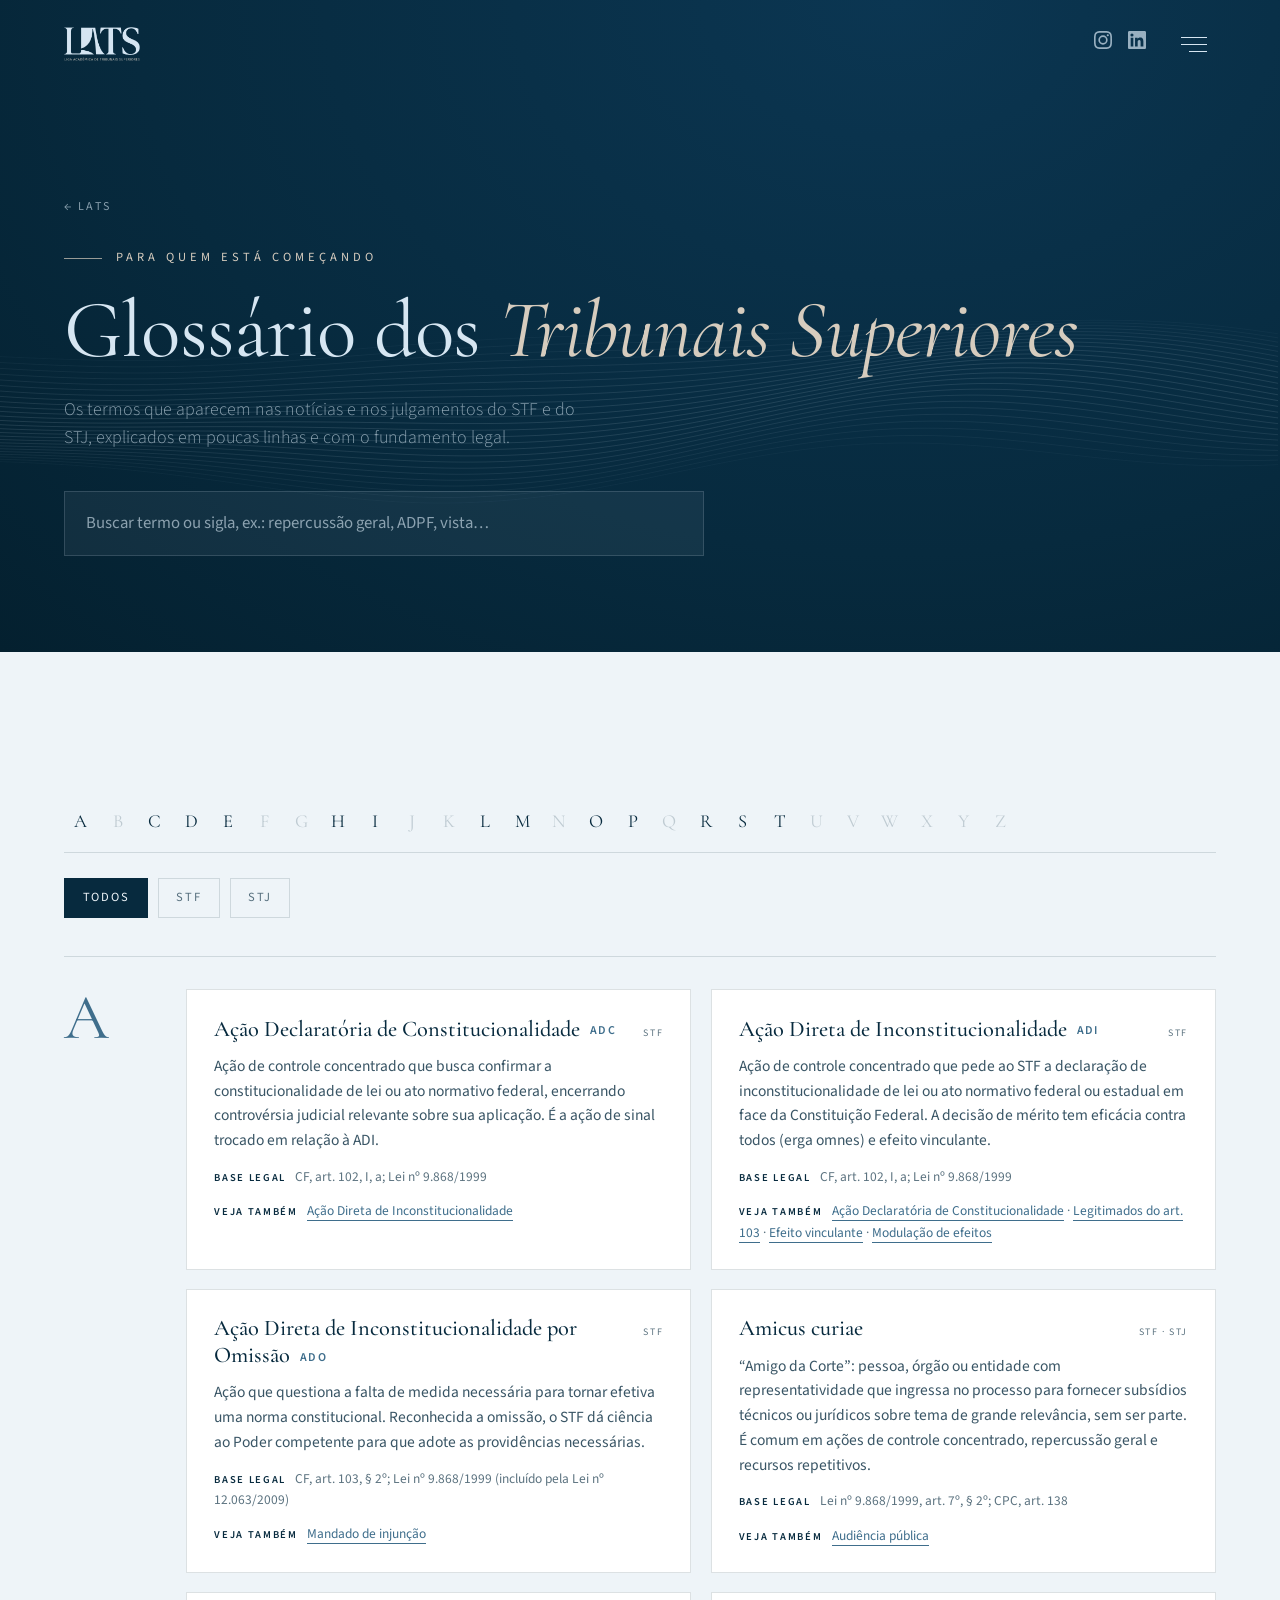
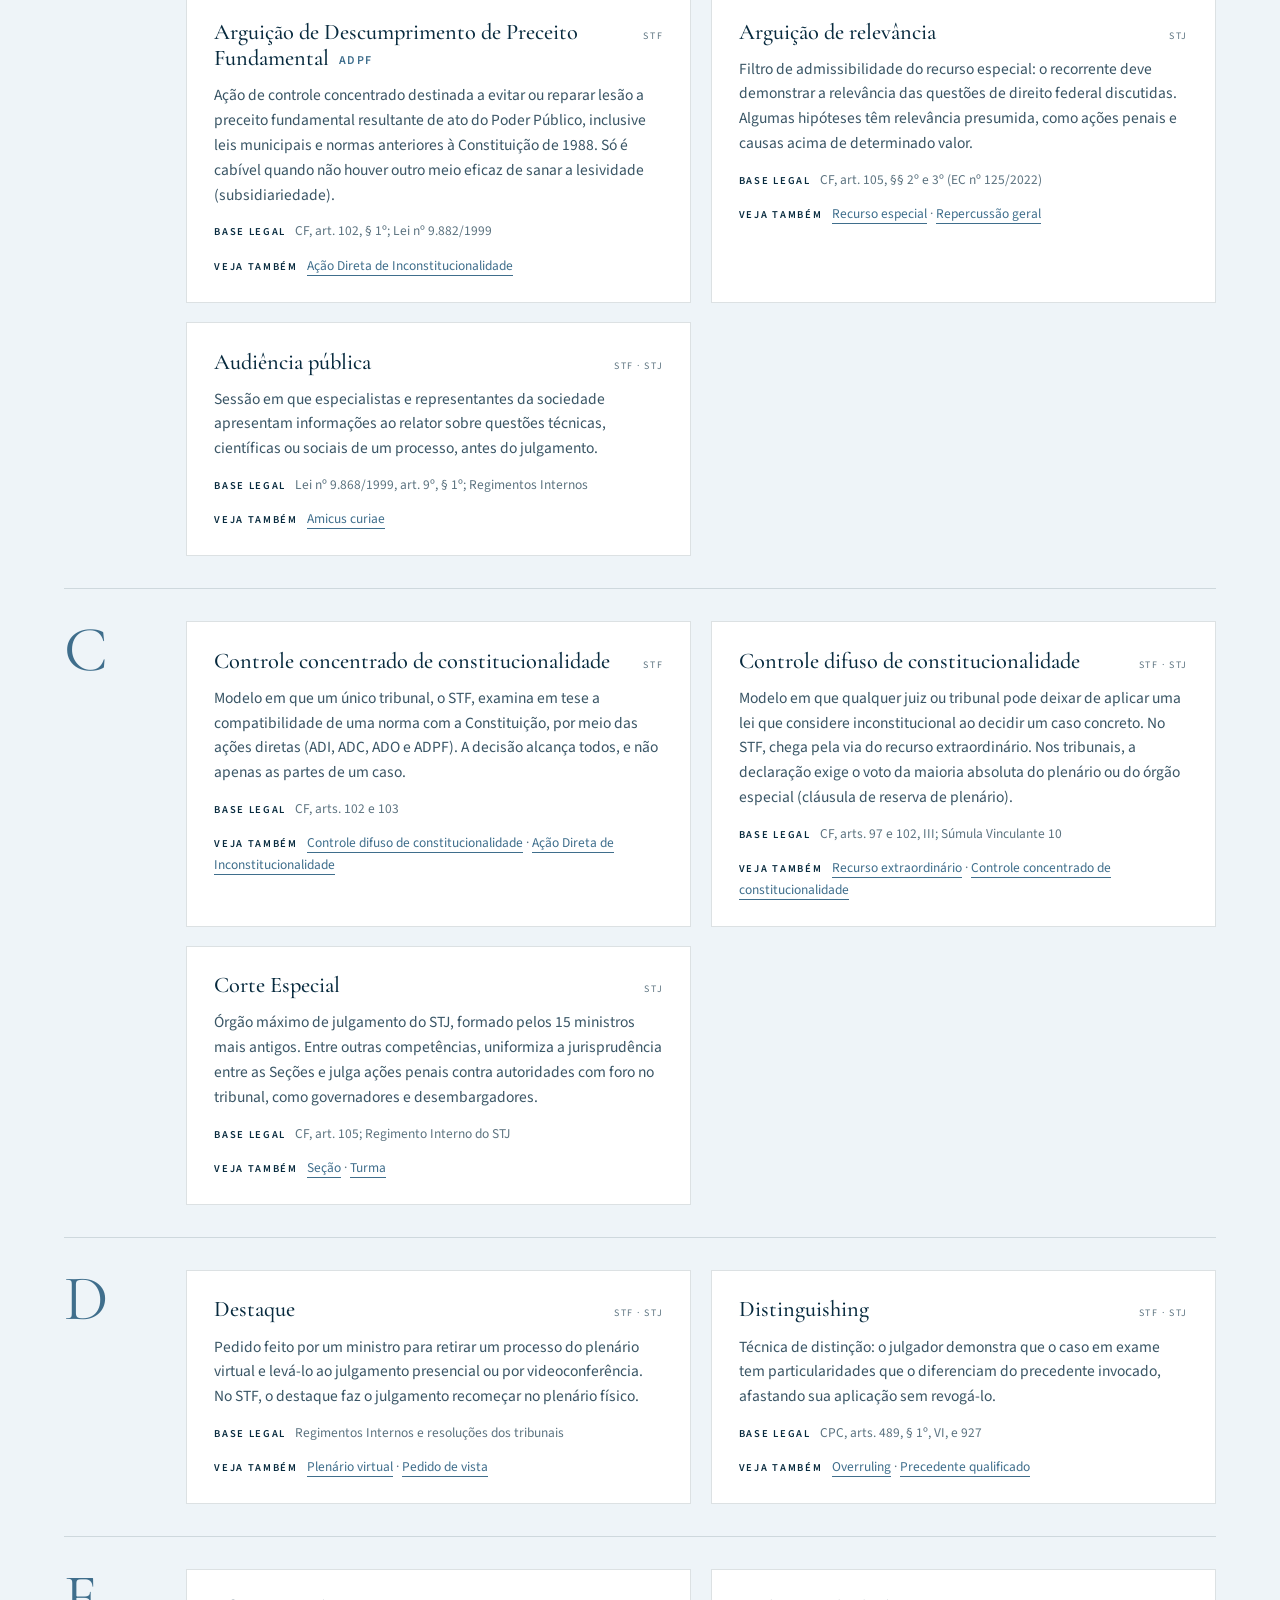
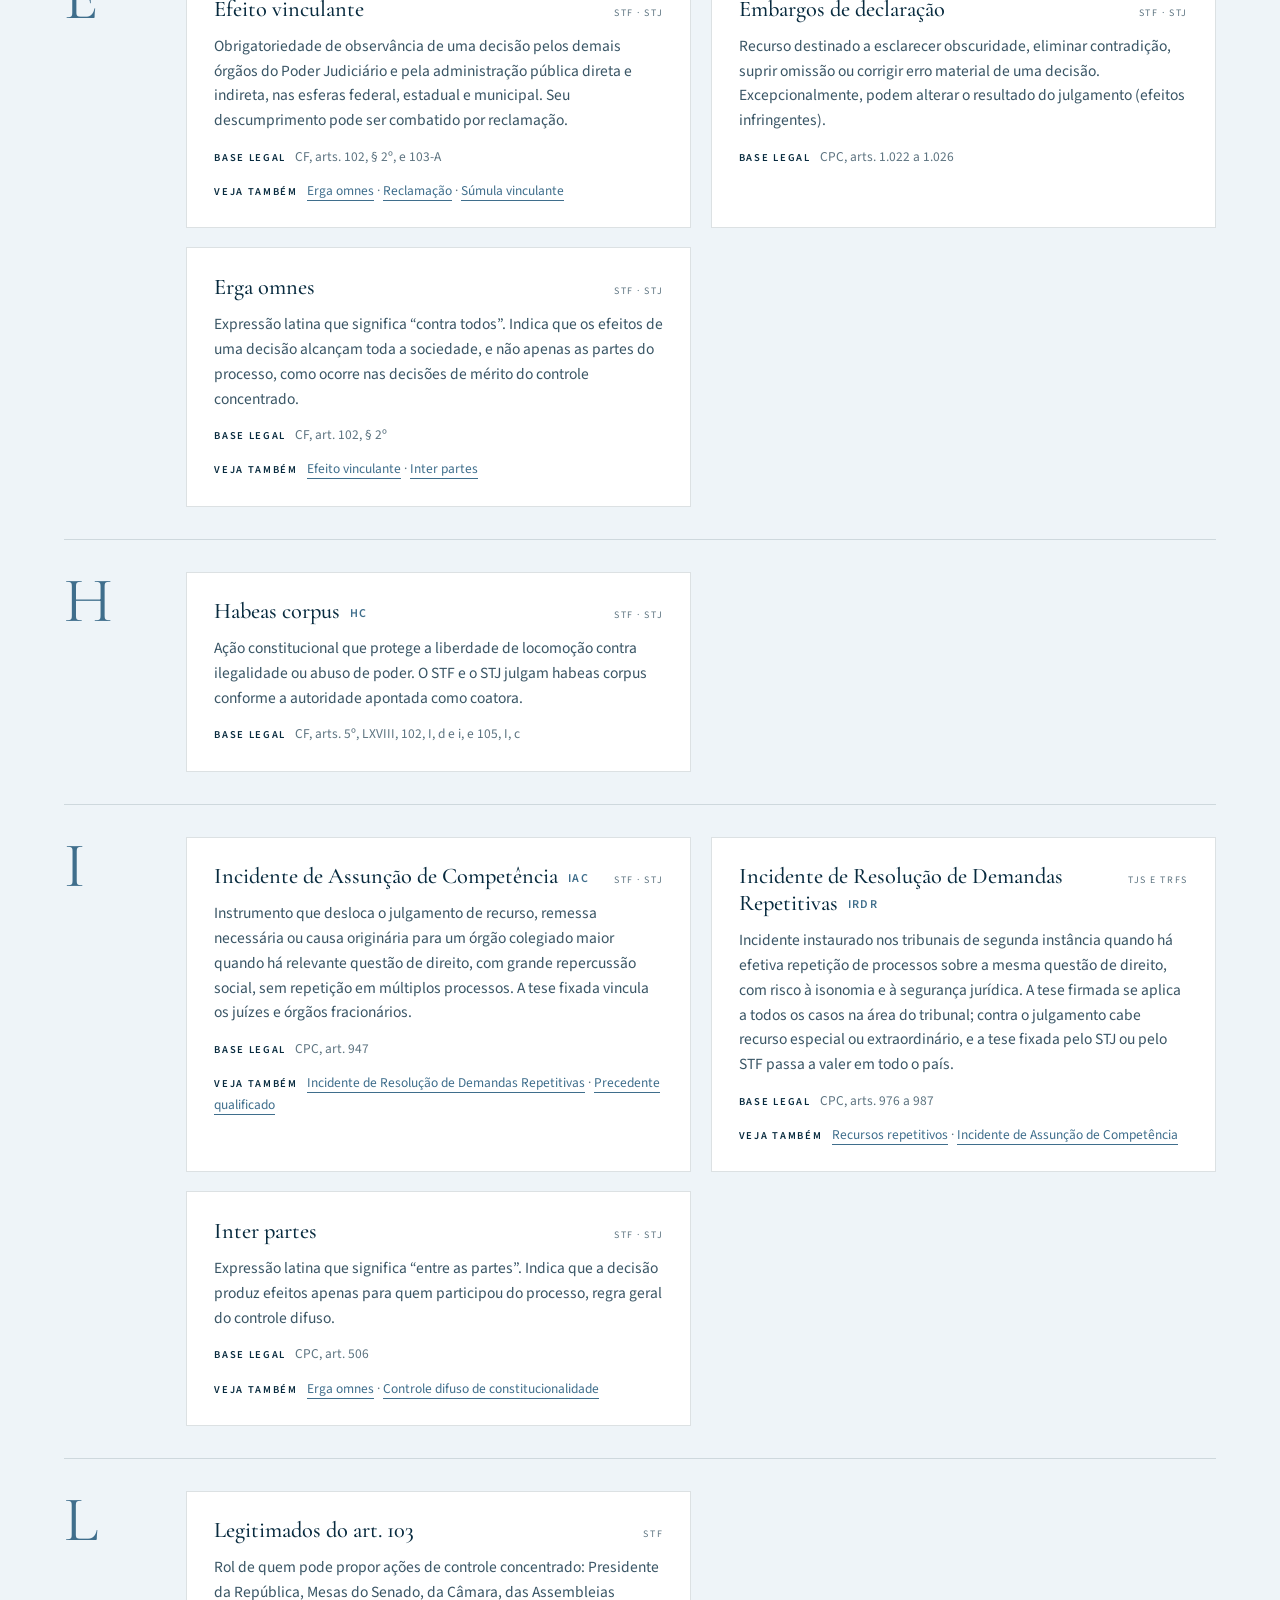
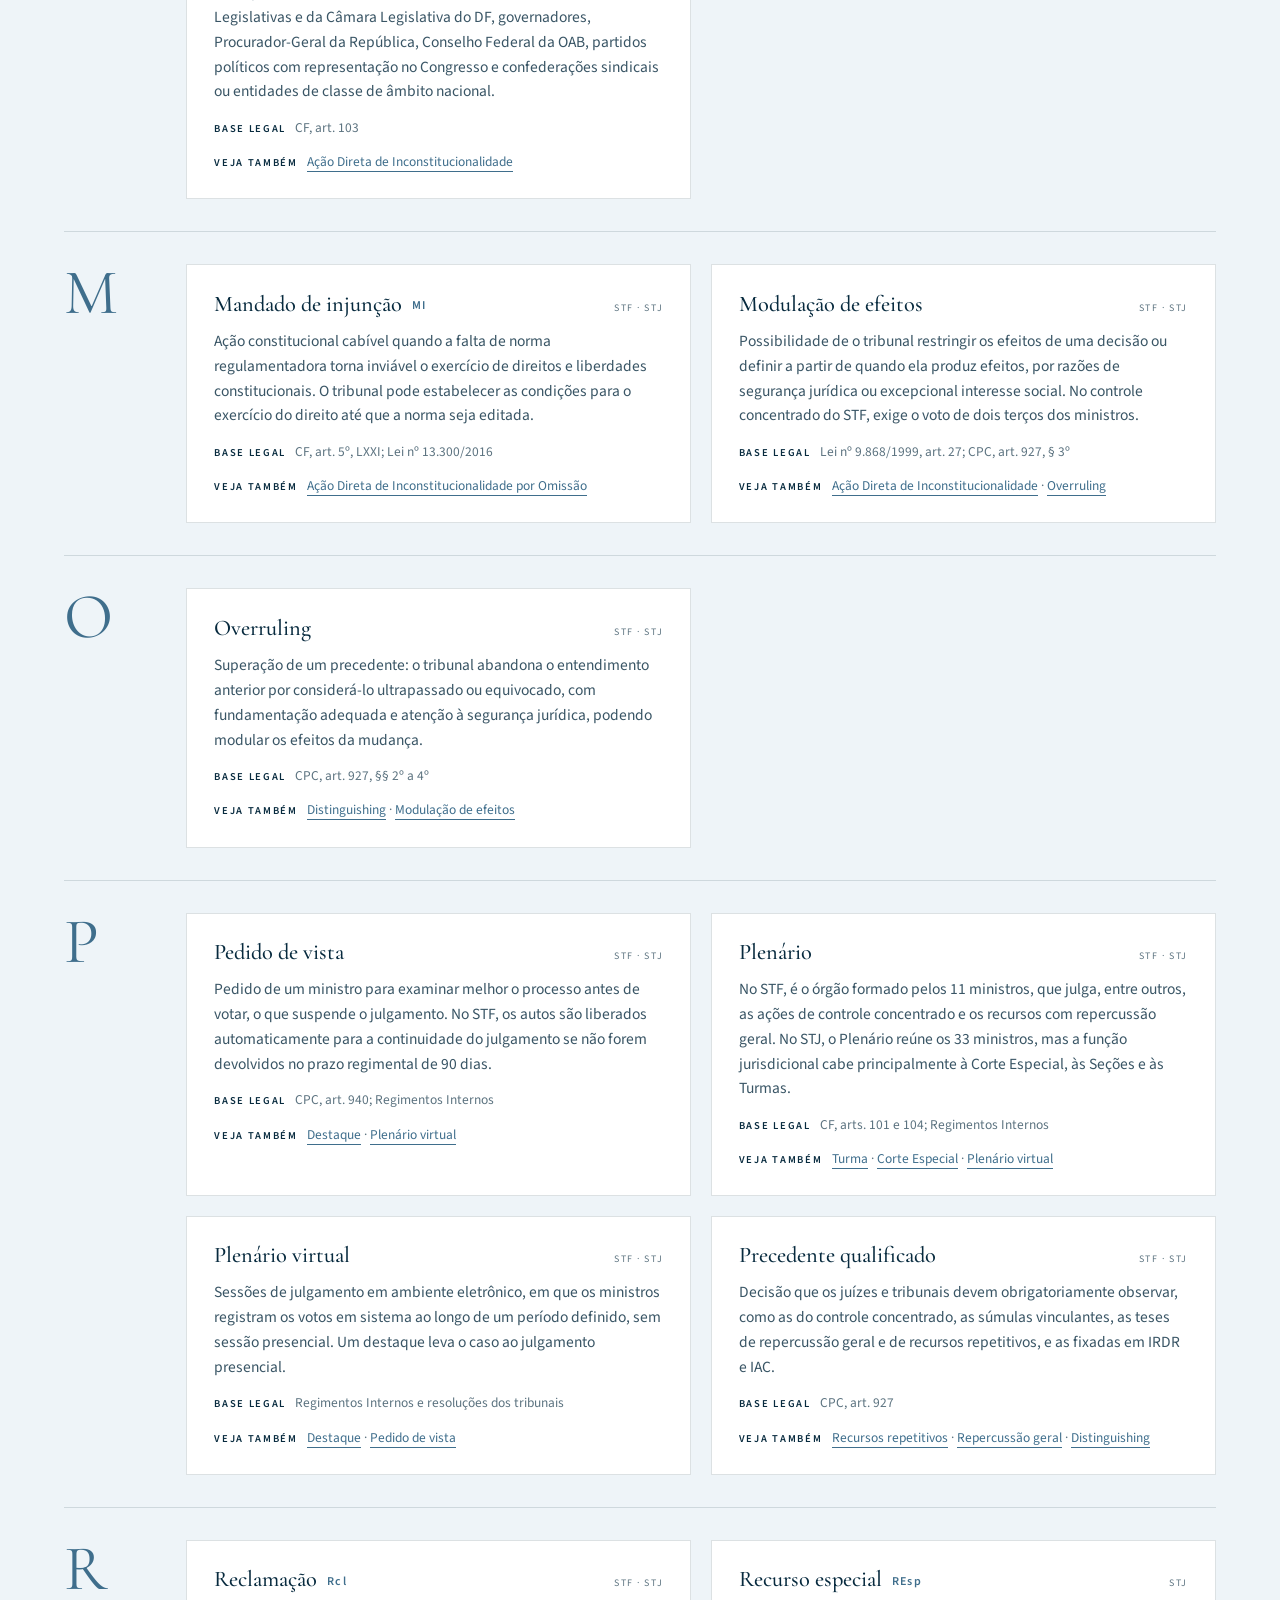
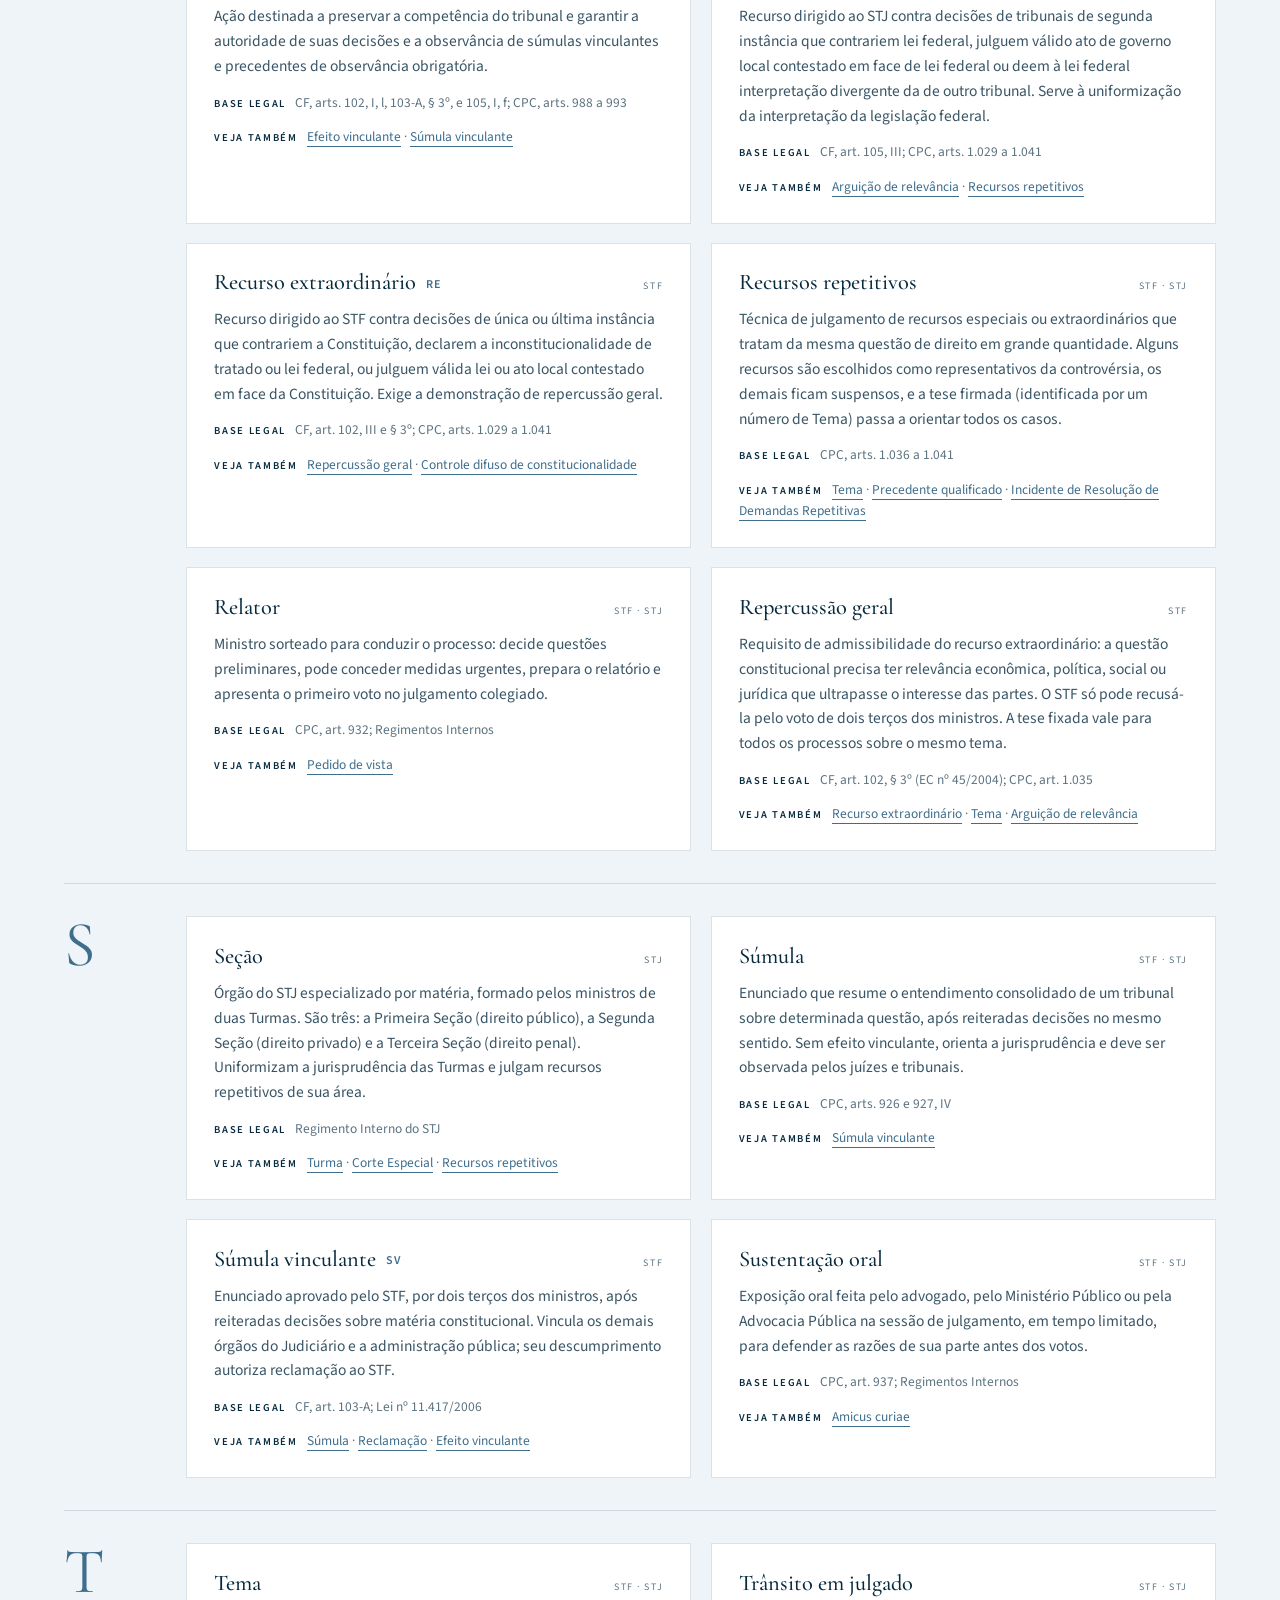
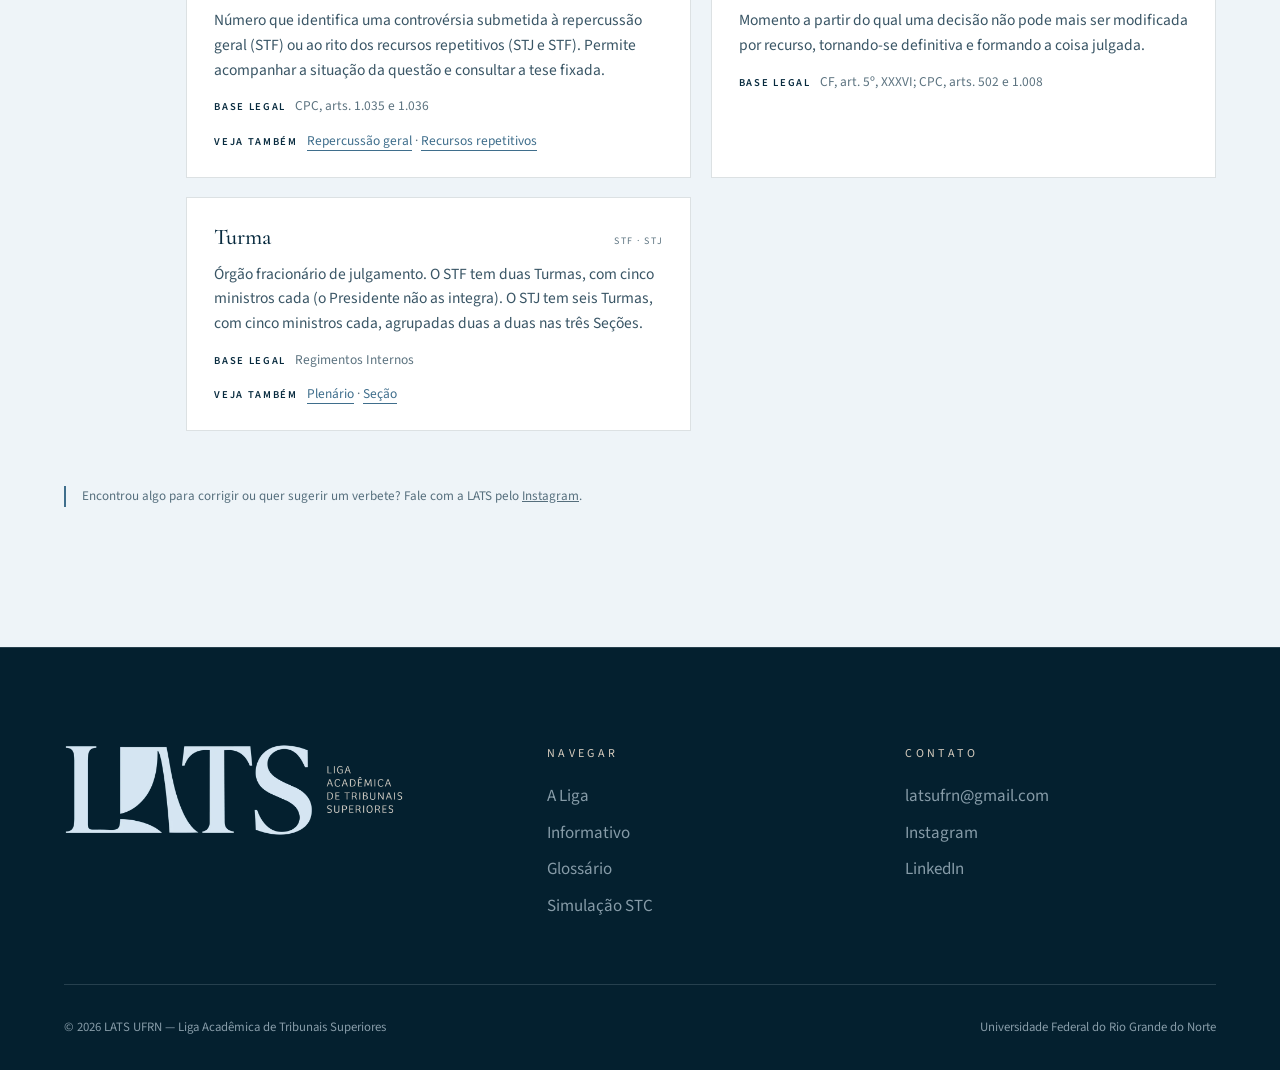
==== site/glossario.html @ 24ebbf12 "SEO: sitemap, robots.txt, canonical, Open Graph e dados estruturados - sitemap.xml e robots.txt apon" ====
<!DOCTYPE html>
<html lang="pt-BR">
<head>
<meta charset="UTF-8">
<meta name="viewport" content="width=device-width, initial-scale=1">
<title>Glossário dos Tribunais Superiores: STF e STJ explicados · LATS UFRN</title>
<meta name="description" content="O que é repercussão geral, modulação de efeitos, IRDR, ADPF, pedido de vista e plenário virtual? Verbetes curtos e com fundamento legal sobre o STF e o STJ, feitos pela LATS UFRN.">
<link rel="canonical" href="https://latsufrn.com.br/glossario.html">
<meta name="robots" content="index, follow, max-image-preview:large">
<meta property="og:type" content="website">
<meta property="og:locale" content="pt_BR">
<meta property="og:site_name" content="LATS UFRN">
<meta property="og:title" content="Glossário dos Tribunais Superiores: STF e STJ explicados · LATS UFRN">
<meta property="og:description" content="O que é repercussão geral, modulação de efeitos, IRDR, ADPF, pedido de vista e plenário virtual? Verbetes curtos e com fundamento legal sobre o STF e o STJ, feitos pela LATS UFRN.">
<meta property="og:url" content="https://latsufrn.com.br/glossario.html">
<meta property="og:image" content="https://latsufrn.com.br/assets/img/og-lats.jpg">
<meta property="og:image:width" content="1200">
<meta property="og:image:height" content="630">
<meta name="twitter:card" content="summary_large_image">
<meta name="theme-color" content="#072A3E">
<link rel="icon" href="assets/img/simbolo.png">
<link rel="apple-touch-icon" href="assets/img/simbolo.png">
<link rel="preconnect" href="https://fonts.googleapis.com"><link rel="preconnect" href="https://fonts.gstatic.com" crossorigin>
<link href="https://fonts.googleapis.com/css2?family=Cinzel:wght@400;500&family=Cormorant+Garamond:ital,wght@0,300;0,400;0,500;1,400&family=Source+Sans+3:wght@300;400;600&display=swap" rel="stylesheet">
<link rel="stylesheet" href="assets/css/style.css">
</head>
<body class="theme-liga">

<header class="header always">
  <a href="index.html" class="brand" aria-label="LATS — início"><img src="assets/img/logo-h.png" alt="LATS"></a>
  <div class="header-right">
    <div class="header-social" data-social></div>
    <button class="menu-btn" aria-label="Abrir menu" aria-expanded="false"><span></span><span></span><span></span></button>
  </div>
</header>

<div class="overlay" aria-label="Menu">
  <nav>
    <a href="#verbetes"><small>01</small>Verbetes</a>
    <a href="informativo.html"><small>02</small>Informativo &amp; pauta</a>
    <a href="stc.html" class="stc-link"><small>03</small>Simulação STC</a>
    <a href="index.html"><small>←</small>Voltar à Liga</a>
  </nav>
  <aside>
    <img src="assets/img/logo-stack.png" alt="">
    <div><p class="eyebrow">Contato</p><a data-href="email" data-text="email" href="#"></a></div>
    <div><p class="eyebrow">Redes</p><div class="header-social" data-social style="display:flex"></div></div>
  </aside>
</div>

<section class="page-hero">
  <canvas data-waves="214,230,242" aria-hidden="true"></canvas>
  <div class="container">
    <a href="index.html" class="crumb">← LATS</a>
    <span class="eyebrow">Para quem está começando</span>
    <h1 class="h-display">Glossário dos <em>Tribunais Superiores</em></h1>
    <p class="lead">Os termos que aparecem nas notícias e nos julgamentos do STF e do STJ, explicados em poucas linhas e com o fundamento legal.</p>
    <div class="gl-search"><input id="busca" type="search" placeholder="Buscar termo ou sigla, ex.: repercussão geral, ADPF, vista…" aria-label="Buscar no glossário"></div>
  </div>
</section>

<section class="section light" id="verbetes">
  <div class="container">
    <nav class="az" id="az" aria-label="Letras"></nav>
    <div class="gl-filtros filters" id="gl-trib"></div>
    <div class="glossario" id="glossario"></div>
    <p class="note">Encontrou algo para corrigir ou quer sugerir um verbete? Fale com a LATS pelo <a data-href="instagram" href="#" target="_blank" rel="noopener" style="text-decoration:underline">Instagram</a>.</p>
  </div>
</section>

<footer class="footer">
  <div class="container">
    <div class="footer-top">
      <div><img src="assets/img/logo-side.png" alt="LATS — Liga Acadêmica de Tribunais Superiores"></div>
      <div><h5>Navegar</h5><ul><li><a href="index.html">A Liga</a></li><li><a href="informativo.html">Informativo</a></li><li><a href="glossario.html">Glossário</a></li><li><a href="stc.html">Simulação STC</a></li></ul></div>
      <div><h5>Contato</h5><ul><li><a data-href="email" data-text="email" href="#"></a></li><li><a data-href="instagram" href="#" target="_blank" rel="noopener">Instagram</a></li><li><a data-href="linkedin" href="#" target="_blank" rel="noopener">LinkedIn</a></li></ul></div>
    </div>
    <div class="footer-bottom"><span>© <span id="year"></span> LATS UFRN — Liga Acadêmica de Tribunais Superiores</span><span>Universidade Federal do Rio Grande do Norte</span></div>
  </div>
</footer>

<script src="assets/js/content.js"></script>
<script src="data/glossario.js"></script>
<script src="assets/js/main.js"></script>
<script>
(function () {
  const G = (window.LATS_GLOSSARIO || []).slice().sort((a, b) => a.termo.localeCompare(b.termo, "pt-BR"));
  const esc = s => String(s || "").replace(/[&<>"']/g, c => ({ "&": "&amp;", "<": "&lt;", ">": "&gt;", '"': "&quot;", "'": "&#39;" }[c]));
  const norm = s => String(s || "").toLowerCase().normalize("NFD").replace(/[̀-ͯ]/g, "");
  const slug = s => norm(s).replace(/[^a-z0-9]+/g, "-").replace(/(^-|-$)/g, "");
  const letra = t => norm(t)[0].toUpperCase();
  const nomes = new Set(G.map(g => g.termo));
  const box = document.getElementById("glossario"), az = document.getElementById("az"), busca = document.getElementById("busca");
  let trib = "Todos";

  const card = g => `<article class="verbete" id="${slug(g.termo)}">
      <header><h2>${esc(g.termo)}${g.sigla ? ` <abbr>${esc(g.sigla)}</abbr>` : ""}</h2><span class="vt">${esc(g.tribunal)}</span></header>
      <p>${esc(g.definicao)}</p>
      ${g.base ? `<p class="vb"><b>Base legal</b> ${esc(g.base)}</p>` : ""}
      ${(g.ver || []).length ? `<p class="vv"><b>Veja também</b> ${g.ver.map(v => nomes.has(v) ? `<a href="#${slug(v)}">${esc(v)}</a>` : esc(v)).join(" · ")}</p>` : ""}
      <a class="vlink" href="#${slug(g.termo)}" aria-label="Link para ${esc(g.termo)}">#</a>
    </article>`;

  function paint() {
    const q = norm(busca.value.trim());
    const lista = G.filter(g => (trib === "Todos" || g.tribunal.includes(trib)) &&
      (!q || norm(g.termo + " " + (g.sigla || "") + " " + g.definicao).includes(q)));
    const grupos = {};
    lista.forEach(g => (grupos[letra(g.termo)] = grupos[letra(g.termo)] || []).push(g));
    box.innerHTML = Object.keys(grupos).sort().map(L => `<div class="gl-letra" id="letra-${L}"><span class="gl-L">${L}</span><div class="gl-col">${grupos[L].map(card).join("")}</div></div>`).join("")
      || '<p class="empty">Nenhum verbete encontrado. Que tal sugerir esse termo à LATS?</p>';
    const ativas = new Set(Object.keys(grupos));
    az.innerHTML = "ABCDEFGHIJKLMNOPQRSTUVWXYZ".split("").map(L => ativas.has(L) ? `<a href="#letra-${L}">${L}</a>` : `<span>${L}</span>`).join("");
  }
  const bar = document.getElementById("gl-trib");
  bar.innerHTML = [["Todos", "Todos"], ["STF", "STF"], ["STJ", "STJ"]].map(([v, r], i) => `<button class="filter${i ? "" : " active"}" data-v="${v}">${r}</button>`).join("");
  bar.onclick = e => { const b = e.target.closest("button"); if (!b) return; [...bar.children].forEach(x => x.classList.toggle("active", x === b)); trib = b.dataset.v; paint(); };
  busca.addEventListener("input", paint);
  paint();
  if (location.hash) { const el = document.querySelector(location.hash); if (el) setTimeout(() => el.scrollIntoView(), 100); }

  // Dados estruturados para buscadores (schema.org DefinedTermSet)
  const ld = document.createElement("script"); ld.type = "application/ld+json";
  ld.textContent = JSON.stringify({ "@context": "https://schema.org", "@type": "DefinedTermSet", name: "Glossário dos Tribunais Superiores — LATS UFRN",
    hasDefinedTerm: G.map(g => ({ "@type": "DefinedTerm", name: g.termo, alternateName: g.sigla || undefined, description: g.definicao, url: location.href.split("#")[0] + "#" + slug(g.termo) })) });
  document.head.appendChild(ld);
})();
</script>
</body>
</html>
---- site/assets/css/style.css ----
/* =========================================================
   LATS UFRN — Identidade visual
   Liga = azul  |  STC = verde
   ========================================================= */
:root{
  --navy:#072A3E;
  --navy-2:#0B3652;
  --navy-3:#04202F;
  --ice:#D6E6F2;
  --sand:#D6CCBE;
  --sage:#557568;
  --sage-2:#47655A;
  --sage-3:#34503F;
  --paper:#EEF4F8;
  --paper-sand:#F1ECE4;

  /* tema padrão (Liga) */
  --bg:var(--navy);
  --bg-2:var(--navy-2);
  --bg-deep:var(--navy-3);
  --ink:var(--ice);
  --muted:rgba(214,230,242,.62);
  --line:rgba(214,230,242,.16);
  --accent:var(--sand);
  --light-bg:var(--paper);
  --light-ink:var(--navy);
  --light-muted:rgba(7,42,62,.66);
  --light-line:rgba(7,42,62,.14);
  --light-accent:#3F6E8C;

  --serif:"Cormorant Garamond", "Times New Roman", serif;
  --display:"Cormorant Garamond", serif;
  --sans:"Source Sans 3", "Helvetica Neue", Arial, sans-serif;
  --ease:cubic-bezier(.2,.7,.1,1);
}
.theme-stc{
  --bg:var(--sage);
  --bg-2:var(--sage-2);
  --bg-deep:var(--sage-3);
  --ink:#E4EEF3;
  --muted:rgba(228,238,243,.72);
  --line:rgba(228,238,243,.2);
  --accent:var(--sand);
  --light-bg:var(--paper-sand);
  --light-ink:#2C4639;
  --light-muted:rgba(44,70,57,.7);
  --light-line:rgba(44,70,57,.16);
  --light-accent:var(--sage);
  --display:"Cinzel", "Cormorant Garamond", serif;
}

*{box-sizing:border-box;margin:0;padding:0}
html{scroll-behavior:smooth}
body{
  font-family:var(--sans);
  background:var(--bg);
  color:var(--ink);
  font-size:17px;line-height:1.6;
  -webkit-font-smoothing:antialiased;
  overflow-x:hidden;
}
img{max-width:100%;display:block}
a{color:inherit;text-decoration:none}
button{font:inherit;color:inherit;background:none;border:0;cursor:pointer}
::selection{background:var(--sand);color:var(--navy)}

.container{width:min(1200px,90vw);margin-inline:auto}
.eyebrow{
  font-family:var(--sans);font-size:.78rem;letter-spacing:.32em;text-transform:uppercase;
  color:var(--accent);display:flex;align-items:center;gap:.9rem;
}
.eyebrow::before{content:"";width:38px;height:1px;background:currentColor;opacity:.7}
.h-display{
  font-family:var(--display);font-weight:400;line-height:1.05;letter-spacing:-.01em;
  font-size:clamp(2.4rem,5.4vw,4.6rem);
}
.theme-stc .h-display{letter-spacing:.02em;font-size:clamp(2.1rem,4.6vw,3.9rem)}
.h-display em{font-style:italic;color:var(--accent)}
.theme-stc .h-display em{font-style:normal}
.lead{font-size:clamp(1.05rem,1.4vw,1.25rem);color:var(--muted);max-width:60ch;font-weight:300}

/* ---------- Header / Menu ---------- */
.header{
  position:fixed;inset:0 0 auto 0;z-index:50;
  display:flex;justify-content:space-between;align-items:center;
  padding:1.4rem 5vw;transition:background .4s, padding .4s, backdrop-filter .4s;
}
.header.scrolled{background:color-mix(in srgb,var(--bg-deep) 82%,transparent);backdrop-filter:blur(10px);padding:.9rem 5vw}
.header .brand img{height:34px;width:auto;opacity:0;transform:translateY(-6px);transition:.5s var(--ease)}
.header.scrolled .brand img,.header.always .brand img{opacity:1;transform:none}
.header-right{display:flex;align-items:center;gap:1.6rem}
.header-social{display:flex;gap:1rem}
.header-social a{opacity:.7;transition:opacity .3s}
.header-social a:hover{opacity:1}
.header-social svg{width:18px;height:18px;fill:var(--ink)}
.menu-btn{width:44px;height:44px;display:grid;place-items:center;position:relative;z-index:60}
.menu-btn span{position:absolute;width:26px;height:1.5px;background:var(--ink);transition:.4s var(--ease)}
.menu-btn span:nth-child(1){transform:translateY(-7px)}
.menu-btn span:nth-child(3){transform:translateY(7px);width:18px;right:9px}
.menu-open .menu-btn span:nth-child(1){transform:rotate(45deg)}
.menu-open .menu-btn span:nth-child(2){opacity:0}
.menu-open .menu-btn span:nth-child(3){transform:rotate(-45deg);width:26px;right:auto}

.overlay{
  position:fixed;inset:0;z-index:55;background:var(--bg-deep);
  display:grid;grid-template-columns:1.1fr 1fr;
  clip-path:circle(0 at calc(100% - 5vw - 22px) 44px);
  transition:clip-path .8s var(--ease);
}
.menu-open .overlay{clip-path:circle(150% at calc(100% - 5vw - 22px) 44px)}
.overlay nav{display:flex;flex-direction:column;justify-content:center;padding:0 8vw;gap:.25rem}
.overlay nav a{
  font-family:var(--serif);font-size:clamp(2rem,4.4vw,3.6rem);line-height:1.15;color:var(--ink);
  opacity:0;transform:translateY(20px);transition:opacity .5s, transform .5s var(--ease), color .3s;
  display:flex;align-items:baseline;gap:1rem;
}
.overlay nav a small{font-family:var(--sans);font-size:.75rem;letter-spacing:.2em;color:var(--accent)}
.overlay nav a:hover{color:var(--accent)}
.overlay nav a.stc-link{color:#9FC0AF}
.menu-open .overlay nav a{opacity:1;transform:none}
.overlay aside{border-left:1px solid var(--line);display:flex;flex-direction:column;justify-content:center;padding:0 6vw;gap:2rem;color:var(--muted)}
.overlay aside img{width:min(260px,60%);opacity:.9}
.overlay aside .eyebrow{margin-bottom:.4rem}

/* ---------- Hero ---------- */
.hero{position:relative;min-height:100svh;display:grid;place-items:center;overflow:hidden;background:radial-gradient(ellipse at 50% 35%,var(--bg-2),var(--bg) 60%,var(--bg-deep))}
.hero canvas{position:absolute;inset:0;width:100%;height:100%}
.hero-inner{position:relative;text-align:center;display:flex;flex-direction:column;align-items:center;gap:2.6rem;padding:0 5vw}
.hero-logo{width:min(560px,78vw);opacity:0;animation:rise 1.6s .2s var(--ease) forwards}
.hero-tag{
  font-family:var(--serif);font-weight:300;font-size:clamp(1.4rem,2.8vw,2.3rem);line-height:1.3;
  max-width:34ch;opacity:0;animation:rise 1.6s .7s var(--ease) forwards;
}
.hero-tag b{font-weight:500;color:#fff}
.scroll-cue{position:absolute;bottom:2.2rem;left:50%;transform:translateX(-50%);display:flex;flex-direction:column;align-items:center;gap:.6rem;font-size:.7rem;letter-spacing:.3em;text-transform:uppercase;color:var(--muted)}
.scroll-cue i{width:1px;height:48px;background:linear-gradient(var(--ink),transparent);animation:cue 2.2s infinite}
@keyframes rise{from{opacity:0;transform:translateY(24px)}to{opacity:1;transform:none}}
@keyframes cue{0%{transform:scaleY(0);transform-origin:top}50%{transform:scaleY(1);transform-origin:top}51%{transform-origin:bottom}100%{transform:scaleY(0);transform-origin:bottom}}

/* ---------- Seções ---------- */
.section{padding:clamp(5rem,11vw,9rem) 0;position:relative}
.section.light{background:var(--light-bg);color:var(--light-ink)}
.section.light .lead{color:var(--light-muted)}
.section.light .eyebrow{color:var(--light-accent)}
.section.light .h-display em{color:var(--light-accent)}
.section.deep{background:var(--bg-deep)}
.section-head{display:grid;grid-template-columns:1fr 1fr;gap:3rem;align-items:end;margin-bottom:clamp(3rem,6vw,5rem)}
.section-head .h-display{margin-top:1.2rem}

.reveal{opacity:0;transform:translateY(34px);transition:opacity 1s var(--ease),transform 1s var(--ease)}
.reveal.in{opacity:1;transform:none}

/* Sobre */
.about-grid{display:grid;grid-template-columns:5fr 6fr;gap:clamp(3rem,7vw,7rem);align-items:center}
.about-symbol{position:relative;aspect-ratio:1;display:grid;place-items:center;border:1px solid var(--light-line)}
.about-symbol img{width:52%}
.about-symbol::after{content:"";position:absolute;inset:18px;border:1px solid var(--light-line)}
.about-text p{margin-top:1.4rem;color:var(--light-muted);font-size:1.08rem}
.about-text .h-display{margin-top:1.2rem}
.pillars{display:grid;grid-template-columns:repeat(3,1fr);margin-top:clamp(4rem,8vw,6rem);border-top:1px solid var(--light-line)}
.pillar{padding:2.2rem 2rem 0 0}
.pillar+.pillar{padding-left:2rem;border-left:1px solid var(--light-line)}
.pillar .num{font-family:var(--serif);font-size:1rem;color:var(--light-accent)}
.pillar h3{font-family:var(--serif);font-weight:500;font-size:1.9rem;margin:.4rem 0 .6rem}
.pillar p{color:var(--light-muted);font-size:.98rem}

/* Números */
.stats{display:grid;grid-template-columns:repeat(3,1fr);gap:0;border-block:1px solid var(--line)}
.stat{padding:3rem 2rem;text-align:center}
.stat+.stat{border-left:1px solid var(--line)}
.stat b{display:block;font-family:var(--serif);font-weight:300;font-size:clamp(3rem,6vw,5rem);line-height:1;color:var(--ink)}
.stat span{display:block;margin-top:.8rem;color:var(--muted);font-size:.9rem;letter-spacing:.06em}

/* Tribunais */
.courts{display:grid;grid-template-columns:1fr 1fr;gap:1px;background:var(--line);border:1px solid var(--line)}
.court{background:var(--bg);padding:clamp(2.4rem,5vw,4rem);position:relative;overflow:hidden;min-height:340px;display:flex;flex-direction:column;justify-content:flex-end;transition:background .5s}
.court:hover{background:var(--bg-2)}
.court .big{position:absolute;top:-1.4rem;right:1.4rem;font-family:var(--serif);font-size:clamp(7rem,14vw,12rem);line-height:1;color:transparent;-webkit-text-stroke:1px var(--line);transition:-webkit-text-stroke-color .5s}
.court:hover .big{-webkit-text-stroke-color:rgba(214,204,190,.5)}
.court h3{font-family:var(--serif);font-weight:400;font-size:2rem;line-height:1.15}
.court p{color:var(--muted);margin-top:.8rem;max-width:44ch}

/* Faixa STC */
.stc-band{position:relative;background:var(--sage);color:#E4EEF3;overflow:hidden}
.stc-band .container{display:grid;grid-template-columns:1.3fr 1fr;gap:3rem;align-items:center;padding:clamp(4.5rem,9vw,7rem) 0}
.stc-band .eyebrow{color:var(--sand)}
.stc-band h2{font-family:"Cinzel",serif;font-weight:400;font-size:clamp(2rem,4.4vw,3.6rem);line-height:1.1;margin:1.2rem 0}
.stc-band h2 small{display:block;font-family:var(--sans);font-size:.9rem;letter-spacing:.3em;color:var(--sand);margin-bottom:.6rem}
.stc-band p{color:rgba(228,238,243,.78);max-width:52ch}
.stc-band .symbol-bg{position:absolute;right:-6%;top:50%;transform:translateY(-50%);width:min(560px,48vw);opacity:.14}
.stc-band .btn{margin-top:2rem}

/* Botões */
.btn{display:inline-flex;align-items:center;gap:.8rem;padding:1rem 1.6rem;border:1px solid currentColor;font-size:.8rem;letter-spacing:.2em;text-transform:uppercase;transition:.4s var(--ease);position:relative;overflow:hidden;isolation:isolate}
.btn::before{content:"";position:absolute;inset:0;background:currentColor;transform:scaleX(0);transform-origin:right;transition:transform .5s var(--ease);z-index:-1}
.btn:hover::before{transform:scaleX(1);transform-origin:left}
.btn:hover{color:var(--bg)}
.btn:hover span,.btn:hover svg{color:var(--bg-deep)}
.btn .arrow{width:18px;height:1px;background:currentColor;position:relative}
.btn .arrow::after{content:"";position:absolute;right:0;top:-3px;width:7px;height:7px;border-top:1px solid currentColor;border-right:1px solid currentColor;transform:rotate(45deg)}
.section.light .btn:hover{color:var(--light-bg)}
.btn-solid{background:var(--sand);color:var(--navy);border-color:var(--sand)}
.btn-solid:hover{color:var(--navy)!important}
.btn-solid::before{background:#fff}

/* Filtros */
.filters{display:flex;flex-wrap:wrap;gap:.6rem;margin-bottom:2.6rem}
.filter{padding:.55rem 1.1rem;border:1px solid var(--light-line);font-size:.78rem;letter-spacing:.14em;text-transform:uppercase;color:var(--light-muted);transition:.3s}
.section:not(.light) .filter{border-color:var(--line);color:var(--muted)}
.filter:hover{color:inherit}
.filter.active{background:var(--light-ink);color:var(--light-bg);border-color:var(--light-ink)}
.section:not(.light) .filter.active{background:var(--ink);color:var(--bg);border-color:var(--ink)}

/* Membros */
.members{display:grid;grid-template-columns:repeat(auto-fill,minmax(min(210px,40vw),1fr));gap:2.4rem 1.2rem}
.member{display:flex;flex-direction:column;gap:.9rem}
.member .photo{aspect-ratio:4/5;background:linear-gradient(160deg,var(--navy-2),var(--navy));position:relative;overflow:hidden}
.theme-stc .member .photo{background:linear-gradient(160deg,var(--sage),var(--sage-3))}
.member .photo img{width:100%;height:100%;object-fit:cover;filter:grayscale(1) contrast(1.05);transition:filter .6s, transform .8s var(--ease)}
.member:hover .photo img{filter:none;transform:scale(1.04)}
.member .initials{position:absolute;inset:0;display:grid;place-items:center;font-family:var(--serif);font-size:3.4rem;color:rgba(214,230,242,.35)}
.member .photo .links{position:absolute;left:0;right:0;bottom:0;display:flex;gap:.5rem;padding:.8rem;transform:translateY(100%);transition:.4s var(--ease)}
.member:hover .photo .links{transform:none}
.member .photo .links a{font-size:.7rem;letter-spacing:.12em;text-transform:uppercase;background:var(--ice);color:var(--navy);padding:.35rem .6rem}
.member h4{font-family:var(--serif);font-weight:500;font-size:1.35rem;line-height:1.2}
.member p{font-size:.82rem;letter-spacing:.12em;text-transform:uppercase;color:var(--light-muted)}

/* Publicações */
.pubs{border-top:1px solid var(--line)}
.pub{display:grid;grid-template-columns:140px 1fr auto;gap:2rem;align-items:start;padding:2.2rem 0;border-bottom:1px solid var(--line);transition:padding .4s var(--ease),background .4s}
.pub:hover{padding-left:1.2rem;background:linear-gradient(90deg,rgba(214,230,242,.04),transparent)}
.pub .meta{font-size:.78rem;letter-spacing:.14em;text-transform:uppercase;color:var(--muted);display:flex;flex-direction:column;gap:.4rem}
.pub .meta b{color:var(--accent);font-weight:400}
.pub h3{font-family:var(--serif);font-weight:400;font-size:clamp(1.4rem,2.2vw,1.9rem);line-height:1.2}
.pub p{color:var(--muted);margin-top:.6rem;font-size:.98rem}
.pub .authors{font-size:.85rem;margin-top:.8rem;color:var(--ink);opacity:.8}
.pub .go{width:52px;height:52px;border:1px solid var(--line);border-radius:50%;display:grid;place-items:center;transition:.4s}
.pub:hover .go{background:var(--ink);border-color:var(--ink)}
.pub:hover .go .arrow{background:var(--bg)}
.pub .go .arrow{width:16px;height:1px;background:var(--ink);position:relative}
.pub .go .arrow::after{content:"";position:absolute;right:0;top:-3px;width:7px;height:7px;border-top:1px solid currentColor;border-right:1px solid currentColor;transform:rotate(45deg);color:inherit}
.pub:hover .go .arrow::after{color:var(--bg)}

/* Multimídia */
.media-grid{display:grid;grid-template-columns:repeat(auto-fill,minmax(330px,1fr));gap:2rem}
.media{display:flex;flex-direction:column;gap:1rem}
.media .frame{aspect-ratio:16/9;position:relative;overflow:hidden;background:var(--navy);cursor:pointer}
.media .frame img{width:100%;height:100%;object-fit:cover;opacity:.75;transition:.6s var(--ease)}
.media .frame:hover img{opacity:1;transform:scale(1.03)}
.media .frame iframe{position:absolute;inset:0;width:100%;height:100%;border:0}
.media .placeholder{position:absolute;inset:0;display:grid;place-items:center;background:radial-gradient(circle at 30% 20%,var(--navy-2),var(--navy-3))}
.media .placeholder img{width:22%;opacity:.25}
.media .play{position:absolute;left:1.2rem;bottom:1.2rem;width:58px;height:58px;border-radius:50%;border:1px solid rgba(255,255,255,.6);display:grid;place-items:center;backdrop-filter:blur(4px);transition:.4s}
.media .frame:hover .play{background:var(--ice)}
.media .spotify{}
.media .play::after{content:"";border-left:12px solid #fff;border-block:8px solid transparent;margin-left:4px;transition:.4s}
.media .frame:hover .play::after{border-left-color:var(--navy)}
.media .tag{position:absolute;top:1rem;left:1rem;font-size:.68rem;letter-spacing:.2em;text-transform:uppercase;background:var(--sand);color:var(--navy);padding:.3rem .6rem}
.media h3{font-family:var(--serif);font-weight:500;font-size:1.45rem;line-height:1.2}
.media p{font-size:.95rem;color:var(--light-muted)}
.media .spotify iframe{position:static;height:152px;width:100%;border:0;border-radius:12px}

/* Formulários */
.forms{display:grid;grid-template-columns:repeat(auto-fill,minmax(260px,1fr));gap:1px;background:var(--line);border:1px solid var(--line)}
.form-card{background:var(--bg);padding:2.4rem 2rem;display:flex;flex-direction:column;gap:1rem;min-height:300px;transition:background .4s}
.form-card:hover{background:var(--bg-2)}
.form-card.stc{background:var(--sage-2)}
.form-card.stc:hover{background:var(--sage)}
.status{align-self:flex-start;font-size:.68rem;letter-spacing:.2em;text-transform:uppercase;padding:.3rem .7rem;border:1px solid currentColor;display:flex;align-items:center;gap:.5rem}
.status::before{content:"";width:6px;height:6px;border-radius:50%;background:currentColor}
.status.aberto{color:#9FE0B8}
.status.aberto::before{animation:pulse 1.6s infinite}
.status.em-breve{color:var(--sand)}
.status.encerrado{color:var(--muted)}
@keyframes pulse{50%{opacity:.2}}
.form-card h3{font-family:var(--serif);font-weight:400;font-size:1.7rem;line-height:1.15}
.form-card p{color:var(--muted);font-size:.95rem;flex:1}
.form-card .prazo{font-size:.8rem;color:var(--accent);letter-spacing:.08em}
.form-card .btn{align-self:flex-start;padding:.8rem 1.2rem;font-size:.72rem}
.form-card .btn.disabled{opacity:.35;pointer-events:none}

/* Social */
.social-grid{display:grid;grid-template-columns:1fr 1fr;gap:clamp(2rem,4vw,4rem);align-items:start}
.social-col h3{font-family:var(--serif);font-weight:400;font-size:2rem;display:flex;align-items:center;gap:.8rem;margin-bottom:1.6rem}
.social-col h3 svg{width:26px;height:26px;fill:currentColor}
.ig-fallback{display:grid;grid-template-columns:repeat(3,1fr);gap:6px}
.ig-fallback a{aspect-ratio:1;display:grid;place-items:center;position:relative;overflow:hidden}
.ig-fallback a:nth-child(3n+1){background:var(--navy)}
.ig-fallback a:nth-child(3n+2){background:var(--navy-2)}
.ig-fallback a:nth-child(3n){background:var(--ice)}
.ig-fallback a img{width:46%;transition:transform .6s var(--ease)}
.ig-fallback a:hover img{transform:scale(1.1)}
.ig-embeds{display:grid;grid-template-columns:1fr;gap:1rem}
.ig-embeds .instagram-media{min-width:0!important;margin:0!important}
.li-card{border:1px solid var(--light-line);padding:2.4rem;display:flex;flex-direction:column;gap:1.2rem;background:#fff}
.li-card .head{display:flex;gap:1rem;align-items:center}
.li-card .head .av{width:64px;height:64px;background:var(--navy);display:grid;place-items:center}
.li-card .head .av img{width:70%}
.li-card .head b{font-family:var(--serif);font-size:1.3rem;font-weight:500;display:block;line-height:1.2}
.li-card .head span{font-size:.85rem;color:var(--light-muted)}
.li-card p{color:var(--light-muted)}
.li-embeds{display:flex;flex-direction:column;gap:1rem}
.li-embeds iframe{width:100%;height:560px;border:1px solid var(--light-line);background:#fff}
.note{font-size:.82rem;color:var(--light-muted);border-left:2px solid var(--light-accent);padding-left:1rem;margin-top:1.4rem}

/* Links */
.links-list{display:grid;grid-template-columns:repeat(auto-fill,minmax(320px,1fr));border-top:1px solid var(--line)}
.links-list a{display:flex;justify-content:space-between;align-items:center;padding:1.5rem .2rem;border-bottom:1px solid var(--line);font-family:var(--serif);font-size:1.4rem;transition:.4s var(--ease)}
.links-list a:nth-child(odd){margin-right:2rem}
.links-list a:hover{color:var(--accent);padding-left:.8rem}
.links-list a i{font-style:normal;font-family:var(--sans);font-size:1rem;opacity:.5;transition:.4s}
.links-list a:hover i{opacity:1;transform:translate(4px,-4px)}

/* Footer */
.footer{background:var(--bg-deep);padding:clamp(4rem,8vw,6rem) 0 2rem;border-top:1px solid var(--line)}
.footer-top{display:grid;grid-template-columns:1.4fr 1fr 1fr;gap:3rem;padding-bottom:4rem;border-bottom:1px solid var(--line)}
.footer-top img{width:min(340px,80%)}
.footer h5{font-size:.75rem;letter-spacing:.28em;text-transform:uppercase;color:var(--accent);font-weight:400;margin-bottom:1.2rem}
.footer ul{list-style:none;display:flex;flex-direction:column;gap:.6rem;color:var(--muted)}
.footer ul a:hover{color:var(--ink)}
.footer-bottom{display:flex;justify-content:space-between;gap:1rem;flex-wrap:wrap;padding-top:2rem;font-size:.8rem;color:var(--muted)}

/* ---------- STC página ---------- */
.stc-hero .hero-inner{gap:1.6rem}
.stc-hero .ed{font-family:var(--sans);letter-spacing:.5em;font-size:.85rem;color:var(--sand);opacity:0;animation:rise 1.4s .1s var(--ease) forwards}
.stc-hero h1{font-family:"Cinzel",serif;font-weight:400;font-size:clamp(2.2rem,6vw,5.2rem);line-height:1.05;letter-spacing:.03em;opacity:0;animation:rise 1.6s .3s var(--ease) forwards}
.stc-hero h1 span{display:block;font-size:.42em;letter-spacing:.24em;margin-top:.8rem;color:var(--ice);font-family:var(--sans);font-weight:300}
.stc-hero .lead{margin:0 auto;opacity:0;animation:rise 1.6s .6s var(--ease) forwards;color:rgba(228,238,243,.85)}
.stc-hero .actions{display:flex;gap:1rem;flex-wrap:wrap;justify-content:center;opacity:0;animation:rise 1.6s .9s var(--ease) forwards}
.stc-hero .back{position:absolute;top:6.4rem;left:5vw;font-size:.75rem;letter-spacing:.2em;text-transform:uppercase;color:var(--muted)}

.roles{display:grid;grid-template-columns:repeat(4,1fr);border-top:1px solid var(--light-line)}
.role{padding:2.4rem 1.6rem 0 0}
.role+.role{padding-left:1.6rem;border-left:1px solid var(--light-line)}
.role .num{font-family:"Cinzel",serif;color:var(--sage);font-size:.95rem}
.role h3{font-family:"Cinzel",serif;font-weight:400;font-size:1.25rem;letter-spacing:.04em;margin:.6rem 0}
.role p{color:var(--light-muted);font-size:.95rem}

.timeline{position:relative;margin-left:8px}
.timeline::before{content:"";position:absolute;left:0;top:0;bottom:0;width:1px;background:var(--line)}
.tl-item{position:relative;padding:0 0 3rem 3rem;display:grid;grid-template-columns:180px 1fr;gap:2rem}
.tl-item::before{content:"";position:absolute;left:-6px;top:.45rem;width:13px;height:13px;border-radius:50%;background:var(--bg);border:1px solid var(--sand)}
.tl-item.in::before{background:var(--sand)}
.tl-item .d{font-family:"Cinzel",serif;color:var(--sand);font-size:1.05rem}
.tl-item h3{font-family:"Cinzel",serif;font-weight:400;font-size:1.4rem;letter-spacing:.03em}
.tl-item p{color:var(--muted);margin-top:.3rem}

.cap-grid{display:grid;grid-template-columns:1fr 1fr;gap:2rem}
.cap{background:#fff;border:1px solid var(--light-line);padding:2.6rem;position:relative;overflow:hidden}
.cap::after{content:"";position:absolute;right:-40px;bottom:-40px;width:160px;height:160px;background:url(../img/simbolo-navy.png) center/contain no-repeat;opacity:.06}
.cap .eyebrow{color:var(--sage)}
.cap h3{font-family:"Cinzel",serif;font-weight:400;font-size:1.6rem;margin:1rem 0 .4rem;letter-spacing:.02em}
.cap .who{font-family:var(--serif);font-style:italic;font-size:1.25rem;color:var(--sage)}
.cap p{color:var(--light-muted);margin-top:1rem}

.selected{display:grid;grid-template-columns:repeat(auto-fill,minmax(240px,1fr));gap:0;border-top:1px solid var(--line)}
.selected div{padding:1.2rem 0;border-bottom:1px solid var(--line);display:flex;justify-content:space-between;gap:1rem;margin-right:2rem}
.selected b{font-family:var(--serif);font-weight:500;font-size:1.2rem}
.selected span{font-size:.75rem;letter-spacing:.14em;text-transform:uppercase;color:var(--sand);align-self:center}
.empty{color:var(--muted);font-style:italic;font-family:var(--serif);font-size:1.3rem}
.section.light .empty{color:var(--light-muted)}

.gallery{display:grid;grid-template-columns:repeat(auto-fill,minmax(260px,1fr));gap:8px}
.gallery img{aspect-ratio:4/3;object-fit:cover;width:100%}

/* ---------- Responsivo ---------- */
@media (max-width:900px){
  .section-head,.about-grid,.courts,.stc-band .container,.social-grid,.cap-grid,.footer-top{grid-template-columns:1fr}
  .pillars,.roles{grid-template-columns:1fr}
  .pillar+.pillar,.role+.role{padding-left:0;border-left:0;border-top:1px solid var(--light-line);margin-top:2rem}
  .stats{grid-template-columns:1fr}
  .stat+.stat{border-left:0;border-top:1px solid var(--line)}
  .pub{grid-template-columns:1fr;gap:1rem}
  .pub .go{display:none}
  .overlay{grid-template-columns:1fr}
  .overlay aside{display:none}
  .tl-item{grid-template-columns:1fr;gap:.4rem}
  .header-social{display:none}
  .links-list a:nth-child(odd){margin-right:0}
  .about-symbol{max-width:340px}
}
@media (prefers-reduced-motion:reduce){
  *{animation:none!important;transition:none!important}
  .reveal,.hero-logo,.hero-tag{opacity:1;transform:none}
}

/* =========================================================
   v2 — Podcast, aulas gravadas, história da STC
   ========================================================= */
/* Vídeos (aulas) */
.media .frame video{position:absolute;inset:0;width:100%;height:100%;background:#000}
.media .soon{position:absolute;right:1rem;bottom:1rem;font-size:.66rem;letter-spacing:.2em;text-transform:uppercase;color:var(--ice);border:1px solid rgba(214,230,242,.4);padding:.35rem .7rem;backdrop-filter:blur(4px);background:rgba(4,32,47,.35)}
.media .who,.pod-info .who{font-family:var(--serif);font-style:italic;font-size:1.05rem;color:var(--light-accent)}
.media-date{font-size:.72rem;letter-spacing:.2em;text-transform:uppercase;color:var(--light-muted)}
.mini-link{font-size:.75rem;letter-spacing:.16em;text-transform:uppercase;border-bottom:1px solid currentColor;align-self:flex-start;padding-bottom:2px;opacity:.75;transition:opacity .3s}
.mini-link:hover{opacity:1}
.media .frame.playing{cursor:default}

/* Podcast */
.podcast{display:grid;grid-template-columns:1.65fr 1fr;gap:clamp(1.5rem,3vw,3rem);align-items:start}
.pod-main{display:flex;flex-direction:column;gap:1.6rem}
.pod-screen{position:relative;aspect-ratio:16/9;background:var(--navy);overflow:hidden;border:1px solid var(--line)}
.pod-screen.audio{aspect-ratio:auto;border:0;background:none}
.pod-screen iframe,.pod-screen video{position:absolute;inset:0;width:100%;height:100%;border:0}
.pod-screen.audio iframe{position:static;height:232px;border-radius:12px}
.pod-screen .frame{position:absolute;inset:0;display:block;cursor:pointer}
.pod-screen .frame img{width:100%;height:100%;object-fit:cover}
.pod-screen .placeholder{position:absolute;inset:0;display:grid;place-items:center;background:radial-gradient(circle at 30% 25%,var(--navy-2),var(--navy-3))}
.pod-screen .placeholder img{width:16%;opacity:.22}
.pod-screen .play{position:absolute;left:50%;top:50%;transform:translate(-50%,-50%);width:86px;height:86px;border-radius:50%;border:1px solid rgba(255,255,255,.7);display:grid;place-items:center;backdrop-filter:blur(4px);transition:.4s}
.pod-screen .play::after{content:"";border-left:16px solid #fff;border-block:10px solid transparent;margin-left:5px}
.pod-screen .frame:hover .play{background:var(--ice)}
.pod-screen .frame:hover .play::after{border-left-color:var(--navy)}
.pod-screen .soon{position:absolute;left:50%;top:50%;transform:translate(-50%,-50%);font-size:.75rem;letter-spacing:.3em;text-transform:uppercase;color:var(--muted);border:1px solid var(--line);padding:.7rem 1.2rem;white-space:nowrap}
.pod-info h3{font-family:var(--serif);font-weight:400;font-size:clamp(1.6rem,2.6vw,2.3rem);line-height:1.15;margin:.8rem 0 .4rem}
.pod-info p{color:var(--muted);max-width:62ch}
.pod-info .who{color:var(--accent)}
.pod-list{list-style:none;border-top:1px solid var(--line);max-height:620px;overflow:auto}
.pod-list button{width:100%;display:grid;grid-template-columns:52px 1fr auto;gap:1rem;align-items:center;text-align:left;padding:1.3rem .4rem;border-bottom:1px solid var(--line);transition:background .3s,padding .3s}
.pod-list button:hover{background:rgba(214,230,242,.04);padding-left:.9rem}
.pod-list button.active{background:rgba(214,230,242,.07)}
.pod-list .n{font-family:var(--serif);font-size:1.3rem;color:var(--accent)}
.pod-list .t{font-family:var(--serif);font-size:1.15rem;line-height:1.25}
.pod-list .t small{display:block;font-family:var(--sans);font-size:.78rem;color:var(--muted);margin-top:.3rem}
.pod-list .st{font-size:.66rem;letter-spacing:.16em;text-transform:uppercase;color:var(--muted)}
.pod-list button.active .st{color:var(--ice)}

/* STC — caso */
.caso{margin-top:clamp(3rem,6vw,5rem);background:var(--sage);color:#E9F1F4;padding:clamp(2rem,4vw,3.4rem);display:grid;grid-template-columns:auto 1fr;gap:.6rem 3rem;align-items:start;position:relative;overflow:hidden}
.caso::after{content:"";position:absolute;right:-50px;top:-30px;width:240px;height:260px;background:url(../img/simbolo.png) center/contain no-repeat;opacity:.1}
.caso .eyebrow{grid-column:1/-1;color:var(--sand)!important}
.caso h3{font-family:"Cinzel",serif;font-weight:400;font-size:clamp(1.8rem,3.4vw,2.8rem);white-space:nowrap}
.caso p{color:rgba(233,241,244,.85);max-width:70ch;position:relative;z-index:1}

/* STC — história */
.h-timeline{display:grid;grid-template-columns:repeat(4,1fr);border-top:1px solid var(--line);position:relative}
.h-item{padding:2.4rem 1.8rem 0 0;position:relative}
.h-item+.h-item{padding-left:1.8rem;border-left:1px solid var(--line)}
.h-item::before{content:"";position:absolute;top:-6px;left:0;width:11px;height:11px;border-radius:50%;background:var(--sand)}
.h-item+.h-item::before{left:-6px}
.h-year{display:block;font-family:"Cinzel",serif;font-size:clamp(1.6rem,2.6vw,2.2rem);color:var(--sand);line-height:1}
.h-num{display:none}
.h-item h3{font-family:"Cinzel",serif;font-weight:400;font-size:1.15rem;letter-spacing:.03em;margin:1rem 0 .6rem;line-height:1.3}
.h-item p{color:var(--muted);font-size:.95rem}
.big-number{display:grid;grid-template-columns:auto 1fr auto 1fr;gap:1rem 1.6rem;align-items:center;margin:clamp(4rem,8vw,6rem) 0;padding:2.4rem 0;border-block:1px solid var(--line)}
.big-number b{font-family:"Cinzel",serif;font-weight:400;font-size:clamp(3rem,7vw,5.6rem);line-height:1;color:var(--ice)}
.big-number b:nth-of-type(2){color:var(--sand)}
.big-number span{color:var(--muted);max-width:22ch;font-size:.95rem}
.sub-title{font-family:"Cinzel",serif;font-weight:400;font-size:1.5rem;letter-spacing:.04em;margin-bottom:1.6rem}
.hist-photos{display:grid;grid-template-columns:repeat(auto-fill,minmax(260px,1fr));gap:10px}
.hist-photos figure{position:relative;overflow:hidden}
.hist-photos figure img{aspect-ratio:4/3;object-fit:cover;width:100%;filter:sepia(.25) saturate(.8);transition:filter .6s,transform .8s var(--ease)}
.hist-photos figure:hover img{filter:none;transform:scale(1.04)}
.hist-photos figcaption{position:absolute;left:0;right:0;bottom:0;padding:1.6rem 1rem .8rem;background:linear-gradient(transparent,rgba(30,50,40,.85));font-size:.78rem;letter-spacing:.12em;text-transform:uppercase}
.hist-empty{grid-column:1/-1;border:1px dashed var(--line);padding:3rem;display:flex;flex-direction:column;align-items:center;gap:.8rem;text-align:center}
.hist-empty img{width:60px;opacity:.5}
.hist-empty p{font-family:var(--serif);font-size:1.4rem}
.hist-empty span{color:var(--muted);font-size:.9rem}

/* STC — funções */
.role .vagas{display:inline-block;font-size:.66rem;letter-spacing:.18em;text-transform:uppercase;background:var(--sage);color:#fff;padding:.25rem .6rem;margin-bottom:.8rem}

/* STC — cards do edital */
.cards-section{padding-bottom:clamp(4rem,8vw,6rem)}
.cards-section .section-head{align-items:end}
.cards-nav{display:flex;gap:.6rem;justify-self:end}
.cards-nav button{width:54px;height:54px;border:1px solid var(--line);border-radius:50%;font-size:1.1rem;transition:.3s}
.cards-nav button:hover{background:var(--ice);color:var(--sage-3)}
.cards-track{display:flex;gap:16px;overflow-x:auto;scroll-snap-type:x mandatory;padding:0 5vw 1rem;scrollbar-width:thin}
.card-slide{flex:0 0 clamp(240px,26vw,340px);scroll-snap-align:start;padding:0;transition:transform .5s var(--ease)}
.card-slide:hover{transform:translateY(-6px)}
.card-slide img{width:100%;aspect-ratio:4/5;object-fit:cover;box-shadow:0 20px 40px -20px rgba(0,0,0,.5)}

/* STC — capacitações com fotos */
.cap-list{display:flex;flex-direction:column;gap:2.4rem}
.cap-list .cap{display:grid;grid-template-columns:1.15fr 1fr;gap:0;padding:0;background:#fff}
.cap-list .cap:nth-child(even){grid-template-columns:1fr 1.15fr}
.cap-list .cap:nth-child(even) .cap-photos{order:2}
.cap-photos{display:grid;grid-template-columns:1fr;grid-template-rows:1.4fr 1fr;gap:4px;background:var(--sage-3);min-height:420px}
.cap-photos .ph{padding:0;overflow:hidden;position:relative;cursor:zoom-in}
.cap-photos img{width:100%;height:100%;object-fit:cover;transition:transform .8s var(--ease)}
.cap-photos .ph:hover img{transform:scale(1.04)}
.cap-body{padding:clamp(2rem,4vw,3.2rem);display:flex;flex-direction:column;gap:.2rem;justify-content:center}
.cap-body .bio{font-size:.9rem;border-left:2px solid var(--sage);padding-left:1rem;margin:1rem 0 .4rem}
.cap-body .mini-link{margin-top:1.2rem;color:var(--sage)}

/* Lightbox */
.lightbox{position:fixed;inset:0;z-index:100;background:rgba(4,20,28,.92);display:grid;place-items:center;padding:4vh 4vw;cursor:zoom-out;animation:fade .3s}
.lightbox img{max-height:92vh;max-width:92vw;object-fit:contain;box-shadow:0 30px 80px rgba(0,0,0,.5)}
.lightbox button{position:absolute;top:1.4rem;right:1.8rem;font-size:2.4rem;color:#fff;line-height:1}
@keyframes fade{from{opacity:0}}

@media (max-width:900px){
  .podcast{grid-template-columns:1fr}
  .caso{grid-template-columns:1fr}
  .caso h3{white-space:normal}
  .h-timeline{grid-template-columns:1fr}
  .h-item+.h-item{padding-left:0;border-left:0}
  .h-item{padding-left:1.6rem!important;border-left:1px solid var(--line)}
  .h-item::before{top:2.6rem;left:-6px!important}
  .big-number{grid-template-columns:auto 1fr}
  .cap-list .cap,.cap-list .cap:nth-child(even){grid-template-columns:1fr}
  .cap-list .cap:nth-child(even) .cap-photos{order:0}
  .cap-photos{min-height:0;grid-template-rows:auto auto}
  .cap-photos img{aspect-ratio:16/10}
}
.media a.frame,.media div.frame{display:block}
.media .frame .placeholder img,.pod-screen .frame .placeholder img{width:16%;height:auto;object-fit:contain;opacity:.22;transform:none}
.media .frame .placeholder img{width:20%}

/* STC — acervo por edição */
.arquivo{margin-top:clamp(1rem,3vw,2rem)}
.arquivo-head{display:flex;justify-content:space-between;align-items:end;gap:2rem;flex-wrap:wrap;margin-bottom:2rem}
.arquivo-head .sub-title{margin:0}
.ed-tabs{display:flex;gap:.4rem;flex-wrap:wrap}
.ed-tabs button{display:flex;flex-direction:column;align-items:center;min-width:76px;padding:.7rem 1rem;border:1px solid var(--line);transition:.3s}
.ed-tabs button b{font-family:"Cinzel",serif;font-weight:400;font-size:1.25rem;line-height:1}
.ed-tabs button span{font-size:.68rem;letter-spacing:.14em;color:var(--muted);margin-top:.3rem}
.ed-tabs button:hover{border-color:var(--sand)}
.ed-tabs button.active{background:var(--sand);color:var(--sage-3);border-color:var(--sand)}
.ed-tabs button.active span{color:var(--sage-3)}
.ed-panel.swap{animation:rise .7s var(--ease)}
.ed-info{display:grid;grid-template-columns:auto 1fr;gap:2.4rem;align-items:start;margin-bottom:2rem}
.ed-big{font-family:"Cinzel",serif;font-size:clamp(4.5rem,10vw,8rem);line-height:.85;color:transparent;-webkit-text-stroke:1px var(--sand)}
.ed-info h4{font-family:"Cinzel",serif;font-weight:400;font-size:clamp(1.4rem,2.6vw,2.1rem);line-height:1.2;margin:.8rem 0}
.ed-info p{color:var(--muted);max-width:75ch}
.ed-foot{display:flex;gap:1.6rem;align-items:center;margin-top:1rem;flex-wrap:wrap}
.ed-foot small{font-size:.78rem;color:var(--muted);font-style:italic}
.ed-grid{display:grid;gap:8px;grid-template-columns:repeat(6,1fr);grid-auto-rows:clamp(140px,16vw,230px)}
.ed-grid .ph{padding:0;overflow:hidden;cursor:zoom-in;grid-column:span 2}
.ed-grid .ph img{width:100%;height:100%;object-fit:cover;filter:saturate(.85);transition:transform .9s var(--ease),filter .6s}
.ed-grid .ph:hover img{transform:scale(1.05);filter:none}
.ed-grid .ph:first-child{grid-column:span 4;grid-row:span 2}
.ed-grid.n3 .ph:first-child{grid-column:span 4;grid-row:span 2}
.ed-grid.n4 .ph:nth-child(4){grid-column:span 6}
.ed-grid.n5 .ph:nth-child(4),.ed-grid.n5 .ph:nth-child(5){grid-column:span 3}
@media (max-width:900px){
  .ed-info{grid-template-columns:1fr;gap:.6rem}
  .ed-grid{grid-template-columns:1fr 1fr;grid-auto-rows:160px}
  .ed-grid .ph,.ed-grid .ph:first-child,.ed-grid.n4 .ph:nth-child(4),.ed-grid.n5 .ph:nth-child(n){grid-column:span 1;grid-row:span 1}
  .ed-grid .ph:first-child{grid-column:span 2;grid-row:span 1}
}

/* Foto dos fundadores */
.team-photo{margin:0 0 clamp(3rem,6vw,5rem);position:relative}
.team-photo .ph{display:block;width:100%;padding:0;cursor:zoom-in;overflow:hidden}
.team-photo img{width:100%;aspect-ratio:21/9;object-fit:cover;object-position:center 45%;transition:transform 1.2s var(--ease)}
.team-photo .ph:hover img{transform:scale(1.02)}
.team-photo figcaption{margin-top:.9rem;font-size:.75rem;letter-spacing:.2em;text-transform:uppercase;color:var(--light-muted);display:flex;align-items:center;gap:.8rem}
.team-photo figcaption::before{content:"";width:38px;height:1px;background:currentColor}
.member .photo img{object-position:center 20%}
@media (max-width:900px){.team-photo img{aspect-ratio:4/3}}

/* =========================================================
   v3 — Informativo, Em julgamento, Glossário, Hall, Entrevistas
   ========================================================= */
.overlay nav a{font-size:clamp(1.6rem,3.4vw,2.8rem)}

/* Cabeçalho das páginas internas */
.page-hero{position:relative;overflow:hidden;padding:clamp(9rem,16vw,12rem) 0 clamp(4rem,8vw,6rem);background:radial-gradient(ellipse at 70% 0%,var(--bg-2),var(--bg) 60%,var(--bg-deep))}
.page-hero canvas{position:absolute;inset:0;width:100%;height:100%;opacity:.7}
.page-hero .container{position:relative}
.page-hero .h-display{margin:1.2rem 0 1.4rem;font-size:clamp(2.8rem,6.4vw,5.4rem)}
.page-hero .crumb{display:inline-block;font-size:.75rem;letter-spacing:.2em;text-transform:uppercase;color:var(--muted);margin-bottom:2rem}
.page-hero .updated{margin-top:1.6rem;font-size:.8rem;letter-spacing:.08em;color:var(--accent)}
.page-hero .updated:empty{display:none}

/* Painel Em julgamento */
.painel{display:grid;grid-template-columns:repeat(auto-fill,minmax(300px,1fr));gap:1.4rem}
.ficha{background:#fff;border:1px solid var(--light-line);border-top:3px solid var(--navy);padding:1.6rem 1.6rem 1.3rem;display:flex;flex-direction:column;gap:1rem;transition:transform .5s var(--ease),box-shadow .5s}
.ficha.stj{border-top-color:#3F6E8C}
.ficha:hover{transform:translateY(-4px);box-shadow:0 18px 40px -24px rgba(7,42,62,.4)}
.ficha header{display:flex;gap:.5rem;flex-wrap:wrap;align-items:center}
.ficha .trib{font-size:.68rem;letter-spacing:.2em;font-weight:600;background:var(--navy);color:var(--ice);padding:.25rem .55rem}
.ficha.stj .trib{background:#3F6E8C}
.ficha .st{font-size:.68rem;letter-spacing:.14em;text-transform:uppercase;color:var(--light-accent);border:1px solid currentColor;padding:.2rem .5rem}
.ficha .dest{font-size:.68rem;letter-spacing:.14em;text-transform:uppercase;background:var(--sand);color:var(--navy);padding:.25rem .55rem}
.ficha h3{font-family:var(--serif);font-weight:500;font-size:1.35rem;line-height:1.25;color:var(--navy)}
.ficha dl{display:grid;grid-template-columns:repeat(3,1fr);gap:.6rem;border-top:1px solid var(--light-line);padding-top:.9rem;margin-top:auto}
.ficha dt{font-size:.62rem;letter-spacing:.16em;text-transform:uppercase;color:var(--light-muted)}
.ficha dd{font-size:.9rem;color:var(--navy);margin-top:.15rem}
.ficha dd span{color:rgba(7,42,62,.35);font-style:italic;font-size:.82rem}
.ficha footer{display:flex;justify-content:space-between;align-items:center;font-size:.78rem;color:var(--light-muted)}
.ficha .mini-link{color:var(--light-accent)}
.painel.compact{margin-bottom:clamp(2.5rem,5vw,4rem)}

/* Home: Informativo + últimas */
.home-split{display:grid;grid-template-columns:1fr 1.2fr;gap:clamp(2rem,4vw,4rem);align-items:start}
.info-card{display:flex;flex-direction:column;gap:1rem;background:var(--navy);color:var(--ice);padding:clamp(2rem,4vw,3rem);position:relative;overflow:hidden}
.info-card::after{content:"";position:absolute;right:-40px;bottom:-50px;width:220px;height:240px;background:url(../img/simbolo.png) center/contain no-repeat;opacity:.08}
.info-card h3{font-family:var(--serif);font-weight:400;font-size:clamp(1.6rem,2.6vw,2.2rem);line-height:1.15;margin:.6rem 0}
.info-card p{color:rgba(214,230,242,.7)}
.info-card .btn{align-self:flex-start;margin-top:1rem}
.info-card .btn:hover{color:var(--navy)}
.mini-title{font-family:var(--serif);font-weight:500;font-size:1.5rem;margin-bottom:1rem}
.home-links{display:flex;gap:1.6rem;flex-wrap:wrap;margin-top:1.4rem}
.home-links .mini-link{color:var(--light-accent)}

/* Feed de notícias */
.feed-bar{display:flex;justify-content:space-between;gap:1rem;flex-wrap:wrap}
.feed-bar .filters{margin-bottom:1.6rem}
.feed{list-style:none;border-top:1px solid var(--line)}
.feed .nt{display:grid;grid-template-columns:64px 48px 1fr auto;gap:1rem;align-items:baseline;padding:1.1rem 0;border-bottom:1px solid var(--line)}
.feed time{font-size:.78rem;letter-spacing:.06em;color:var(--muted);text-transform:uppercase}
.feed .trib{font-size:.66rem;letter-spacing:.18em;font-weight:600;color:var(--accent)}
.feed .nt.stj .trib{color:#9CC3DD}
.feed .tt{font-family:var(--serif);font-size:1.2rem;line-height:1.3;transition:color .3s}
.feed .tt:hover{color:var(--accent)}
.feed .tp{font-size:.66rem;letter-spacing:.14em;text-transform:uppercase;color:var(--muted)}
.feed .empty{padding:1.4rem 0;color:var(--muted);font-style:italic}
.feed.mini{border-top:1px solid var(--light-line)}
.feed.mini .nt{grid-template-columns:56px 40px 1fr;border-bottom-color:var(--light-line)}
.feed.mini .tp{display:none}
.feed.mini time{color:var(--light-muted)}
.feed.mini .trib{color:var(--light-accent)}
.feed.mini .tt{font-size:1.08rem;color:var(--navy)}
.note-dark{margin-top:2rem;font-size:.82rem;color:var(--muted);border-left:2px solid var(--accent);padding-left:1rem;max-width:80ch}

/* Edição do Informativo */
.ed-select{justify-self:end}
.ed-select label{font-size:.75rem;letter-spacing:.16em;text-transform:uppercase;color:var(--muted);display:flex;gap:.8rem;align-items:center}
.ed-select select{font:inherit;font-size:.9rem;letter-spacing:0;text-transform:none;background:transparent;color:var(--ink);border:1px solid var(--line);padding:.6rem .8rem}
.ed-select option{color:#000}
.edicao{border:1px solid var(--line);padding:clamp(2rem,4vw,3.4rem)}
.ed-top{display:grid;grid-template-columns:auto 1fr;gap:clamp(1.4rem,3vw,2.6rem);align-items:start;padding-bottom:2rem;border-bottom:1px solid var(--line);margin-bottom:2rem}
.ed-num{font-family:var(--serif);font-size:clamp(3rem,6vw,4.6rem);line-height:.9;color:transparent;-webkit-text-stroke:1px var(--accent)}
.ed-top h3{font-family:var(--serif);font-weight:400;font-size:clamp(1.8rem,3.4vw,2.8rem);line-height:1.12;margin:.6rem 0 .8rem}
.ed-top p{color:var(--muted);max-width:70ch}
.ed-cols{display:grid;grid-template-columns:1fr 1fr;gap:clamp(2rem,4vw,3.4rem)}
.ed-bloco h4{font-size:.75rem;letter-spacing:.24em;text-transform:uppercase;color:var(--accent);font-weight:400;margin-bottom:1rem}
.ed-bloco ol{list-style:none;counter-reset:n}
.ed-bloco li{counter-increment:n;padding:1rem 0 1rem 2.4rem;border-top:1px solid var(--line);position:relative}
.ed-bloco li::before{content:counter(n,decimal-leading-zero);position:absolute;left:0;top:1.05rem;font-family:var(--serif);color:var(--muted)}
.ed-bloco h5{font-family:var(--serif);font-weight:500;font-size:1.2rem;line-height:1.3}
.ed-bloco h5 a:hover{color:var(--accent)}
.ed-bloco p{color:var(--muted);font-size:.95rem;margin-top:.4rem}
.edicao > .ed-bloco{margin-top:2.4rem}
.ed-ia{margin-top:2rem;font-size:.8rem;color:var(--muted);font-style:italic}

@media (max-width:900px){
  .home-split,.ed-cols{grid-template-columns:1fr}
  .feed .nt{grid-template-columns:54px 40px 1fr}
  .feed .tp{display:none}
  .ed-top{grid-template-columns:1fr}
  .ed-select{justify-self:start}
  .ficha dl{grid-template-columns:1fr 1fr}
}

/* Glossário */
.gl-search{margin-top:2.4rem;max-width:640px}
.gl-search input{width:100%;font:inherit;font-size:1.05rem;padding:1.1rem 1.3rem;background:rgba(214,230,242,.06);border:1px solid var(--line);color:var(--ink);outline:none;transition:border-color .3s,background .3s}
.gl-search input::placeholder{color:var(--muted)}
.gl-search input:focus{border-color:var(--accent);background:rgba(214,230,242,.1)}
.az{display:flex;flex-wrap:wrap;gap:.2rem;margin-bottom:1.6rem;position:sticky;top:64px;z-index:5;background:var(--light-bg);padding:.8rem 0;border-bottom:1px solid var(--light-line)}
.az a,.az span{width:2.1rem;height:2.1rem;display:grid;place-items:center;font-family:var(--serif);font-size:1.15rem}
.az a{color:var(--navy);transition:.3s}
.az a:hover{background:var(--navy);color:var(--ice)}
.az span{color:rgba(7,42,62,.2)}
.gl-filtros{margin-bottom:2.4rem}
.gl-letra{display:grid;grid-template-columns:90px 1fr;gap:2rem;padding:2rem 0;border-top:1px solid var(--light-line);scroll-margin-top:140px}
.gl-L{font-family:var(--serif);font-size:4rem;line-height:.9;color:var(--light-accent)}
.gl-col{display:grid;grid-template-columns:repeat(auto-fill,minmax(340px,1fr));gap:1.2rem}
.verbete{background:#fff;border:1px solid var(--light-line);padding:1.6rem 1.7rem;position:relative;scroll-margin-top:150px;transition:box-shadow .4s}
.verbete:target{box-shadow:0 0 0 2px var(--light-accent)}
.verbete header{display:flex;justify-content:space-between;align-items:baseline;gap:1rem;margin-bottom:.7rem}
.verbete h2{font-family:var(--serif);font-weight:500;font-size:1.4rem;line-height:1.2;color:var(--navy)}
.verbete abbr{font-family:var(--sans);font-size:.75rem;letter-spacing:.12em;font-weight:600;color:var(--light-accent);text-decoration:none;vertical-align:middle;margin-left:.3rem}
.verbete .vt{font-size:.62rem;letter-spacing:.16em;text-transform:uppercase;color:var(--light-muted);white-space:nowrap}
.verbete p{color:rgba(7,42,62,.8);font-size:.97rem}
.verbete .vb,.verbete .vv{font-size:.84rem;margin-top:.8rem;color:var(--light-muted)}
.verbete .vb b,.verbete .vv b{font-size:.66rem;letter-spacing:.16em;text-transform:uppercase;font-weight:600;color:var(--navy);margin-right:.4rem}
.verbete .vv a{color:var(--light-accent);border-bottom:1px solid currentColor}
.verbete .vlink{position:absolute;right:.8rem;bottom:.6rem;font-size:.9rem;color:var(--light-line);opacity:0;transition:.3s}
.verbete:hover .vlink{opacity:1;color:var(--light-accent)}
@media (max-width:900px){.gl-letra{grid-template-columns:1fr;gap:.6rem}.gl-L{font-size:2.6rem}.gl-col{grid-template-columns:1fr}.az{top:56px}}

/* STC — Hall */
.hall{border-top:1px solid var(--line)}
.hall-row{display:grid;grid-template-columns:110px 1.3fr 1fr 1fr;gap:1.6rem;padding:1.4rem 0;border-bottom:1px solid var(--line);align-items:baseline}
.hall-h{font-size:.68rem;letter-spacing:.2em;text-transform:uppercase;color:var(--sand);padding:.9rem 0}
.hall-ed b{font-family:"Cinzel",serif;font-weight:400;font-size:1.8rem;display:block;line-height:1}
.hall-ed small{font-size:.75rem;letter-spacing:.14em;color:var(--muted)}
.hall-tema{font-family:"Cinzel",serif;font-size:1.02rem;letter-spacing:.02em;line-height:1.35}
.hall-dec,.hall-dest{font-size:.95rem;color:var(--muted)}
.hall-dest em{font-style:normal;font-size:.66rem;letter-spacing:.14em;text-transform:uppercase;color:var(--sand);margin-right:.4rem}
.hall i{font-style:italic;opacity:.55}
.hall-row:nth-child(2) .hall-ed b{color:var(--sand)}

/* STC — Entrevistas */
.entrevistas{display:grid;grid-template-columns:repeat(auto-fill,minmax(340px,1fr));gap:1.6rem}
.ent{display:grid;grid-template-columns:130px 1fr;background:#fff;border:1px solid var(--light-line)}
.ent-foto{background:var(--sage);display:grid;place-items:center;min-height:200px}
.ent-foto img{width:100%;height:100%;object-fit:cover;filter:grayscale(1)}
.ent-foto span{font-family:"Cinzel",serif;font-size:2.2rem;color:rgba(255,255,255,.6)}
.ent-txt{padding:1.4rem 1.5rem;display:flex;flex-direction:column;gap:.3rem}
.ent-area{font-size:.64rem;letter-spacing:.18em;text-transform:uppercase;color:var(--sage)}
.ent h3{font-family:"Cinzel",serif;font-weight:400;font-size:1.25rem}
.ent-hoje{font-family:var(--serif);font-size:1.1rem;color:var(--light-ink)}
.ent-stc{font-size:.82rem;color:var(--light-muted)}
.ent blockquote{font-family:var(--serif);font-style:italic;font-size:1.05rem;color:var(--light-ink);border-left:2px solid var(--sage);padding-left:.9rem;margin:.6rem 0}
.ent .mini-link{color:var(--sage);margin-top:.4rem}
.ent-convite{display:flex;flex-direction:column;align-items:flex-start;gap:.7rem;border:1px dashed rgba(44,70,57,.35);padding:2rem;transition:background .4s,border-color .4s}
.ent-convite:hover{background:#fff;border-color:var(--sage)}
.ent-convite img{width:44px;opacity:.35;filter:hue-rotate(80deg)}
.ent-convite b{font-family:"Cinzel",serif;font-weight:400;font-size:1.4rem;color:var(--light-ink)}
.ent-convite span{color:var(--light-muted)}
.ent-convite em{font-style:normal;font-size:.75rem;letter-spacing:.18em;text-transform:uppercase;color:var(--sage);margin-top:.4rem}
@media (max-width:900px){
  .hall-row{grid-template-columns:70px 1fr;gap:.4rem 1rem}
  .hall-h{display:none}
  .hall-dec,.hall-dest{grid-column:2}
  .ent{grid-template-columns:100px 1fr}
}

/* Logos dos tribunais nos cartões */
.court{justify-content:space-between;gap:3rem}
.court-logo{align-self:flex-start;display:block;background:#fff;padding:1rem 1.2rem;border-radius:2px;box-shadow:0 14px 30px -18px rgba(0,0,0,.6);transition:transform .5s var(--ease),box-shadow .5s}
.court-logo img{height:clamp(64px,7vw,92px);width:auto}
.court:hover .court-logo{transform:translateY(-4px);box-shadow:0 22px 40px -20px rgba(0,0,0,.7)}

/* Entrevistas em vídeo */
.ent-video{grid-template-columns:minmax(180px,42%) 1fr}
.ent-player{position:relative;aspect-ratio:9/16;background:var(--sage-3);cursor:pointer;overflow:hidden}
.ent-player img{width:100%;height:100%;object-fit:cover;transition:transform .8s var(--ease),filter .6s;filter:saturate(.85)}
.ent-player:hover img{transform:scale(1.03);filter:none}
.ent-player video{position:absolute;inset:0;width:100%;height:100%;object-fit:cover;background:#000}
.ent-play{position:absolute;left:50%;top:50%;transform:translate(-50%,-50%);width:68px;height:68px;border-radius:50%;border:1px solid rgba(255,255,255,.8);background:rgba(52,80,63,.35);backdrop-filter:blur(4px);transition:.4s}
.ent-play::after{content:"";position:absolute;left:52%;top:50%;transform:translate(-50%,-50%);border-left:16px solid #fff;border-block:10px solid transparent}
.ent-player:hover .ent-play{background:var(--sand)}
.ent-player:hover .ent-play::after{border-left-color:var(--sage-3)}
.ent-tag{position:absolute;top:.9rem;left:.9rem;font-size:.62rem;letter-spacing:.2em;text-transform:uppercase;background:var(--sand);color:var(--sage-3);padding:.3rem .55rem}
.ent-video .ent-txt{justify-content:flex-end;padding-bottom:1.8rem}
@media (max-width:900px){.ent-video{grid-template-columns:1fr}.ent-player{aspect-ratio:4/5}}
.entrevistas{grid-template-columns:repeat(auto-fill,minmax(min(460px,100%),1fr))}
.ent-video .ent-txt h3{font-size:1.5rem}

/* Texto só para leitores de tela e buscadores */
.sr-only{position:absolute;width:1px;height:1px;padding:0;margin:-1px;overflow:hidden;clip:rect(0,0,0,0);white-space:nowrap;border:0}
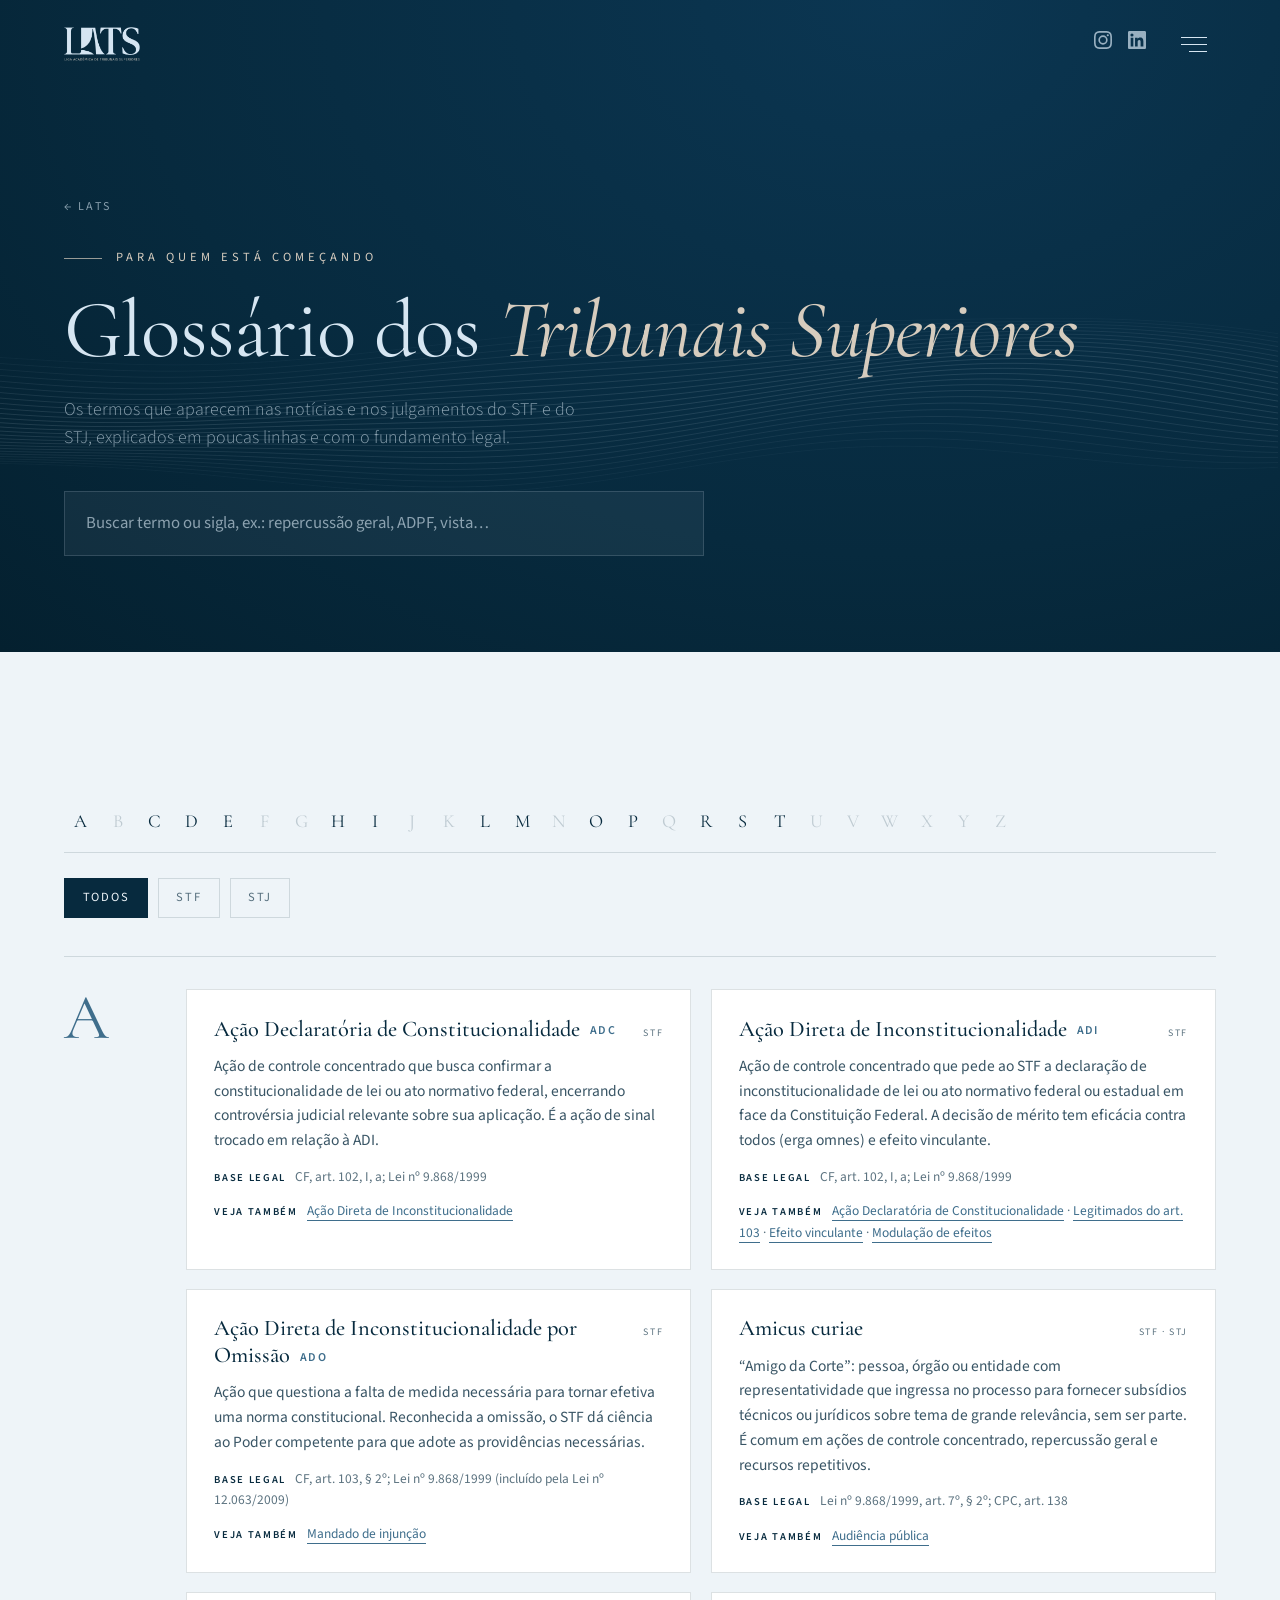
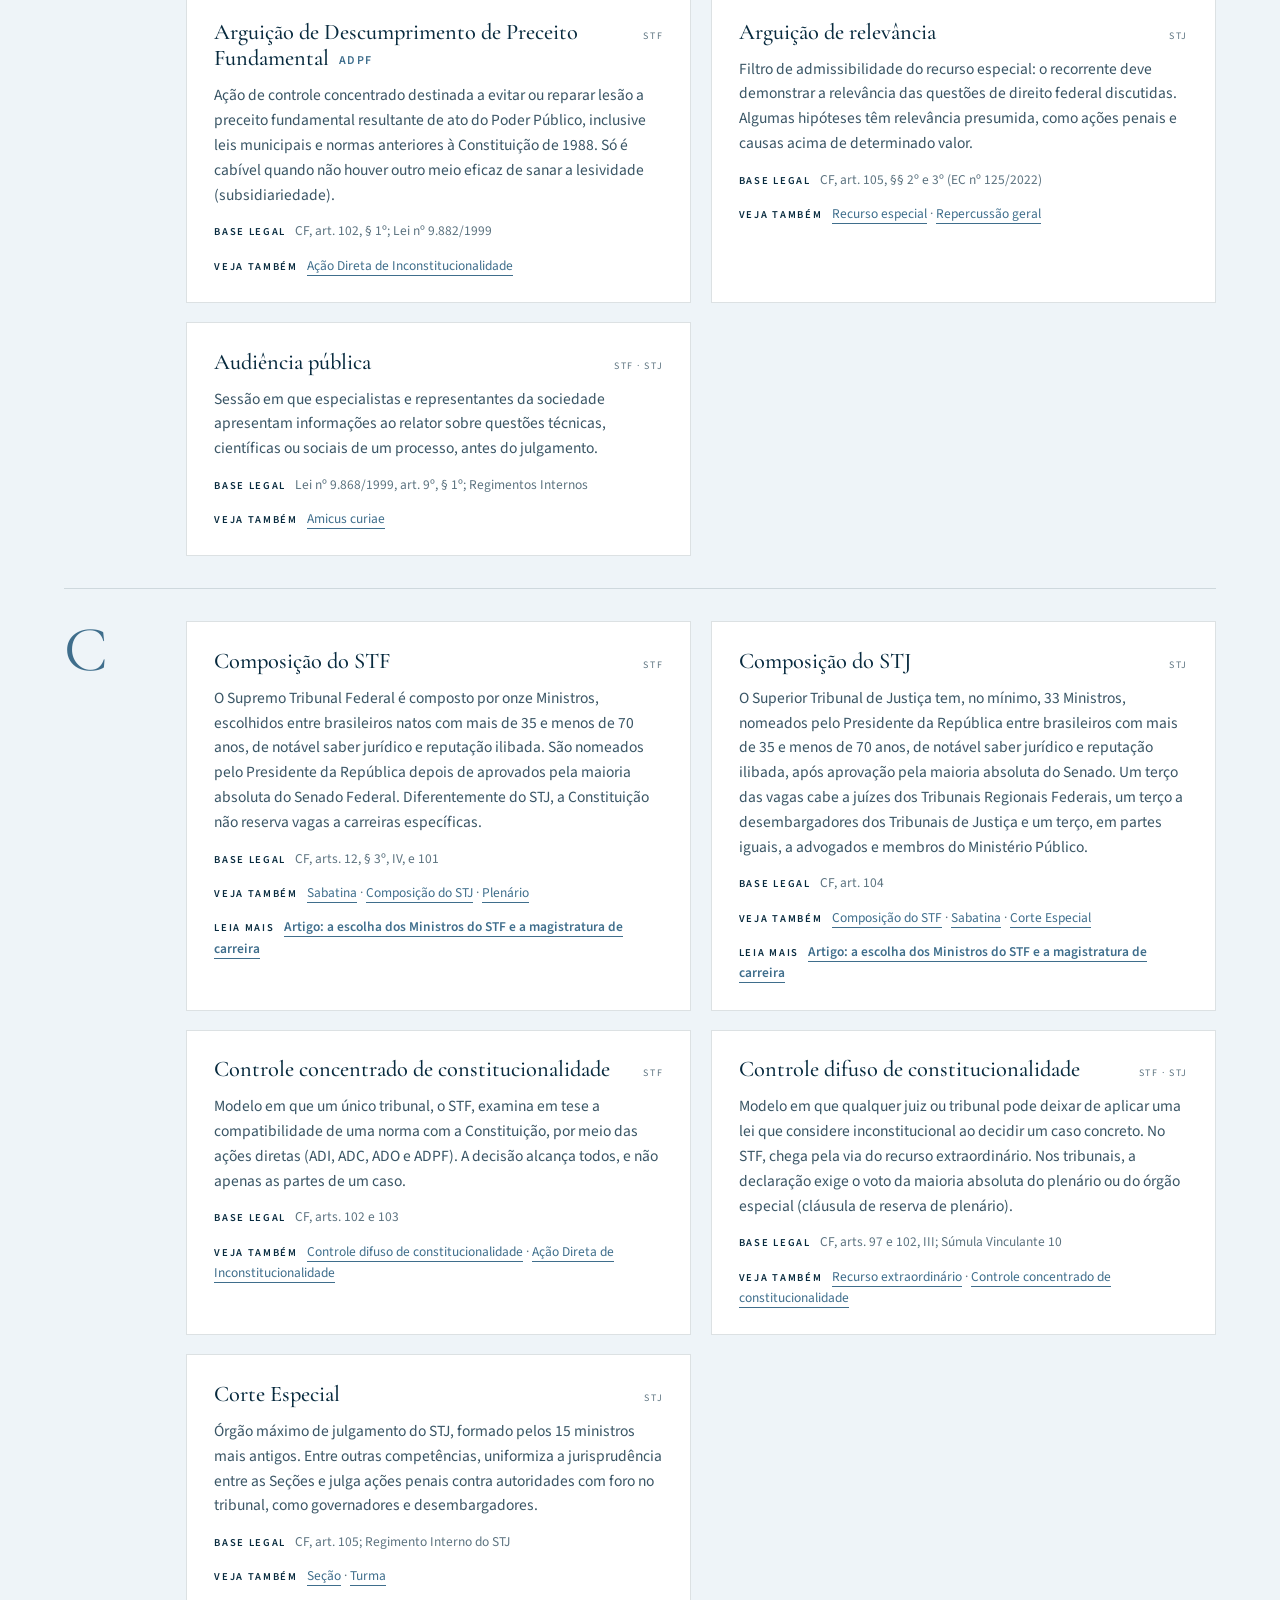
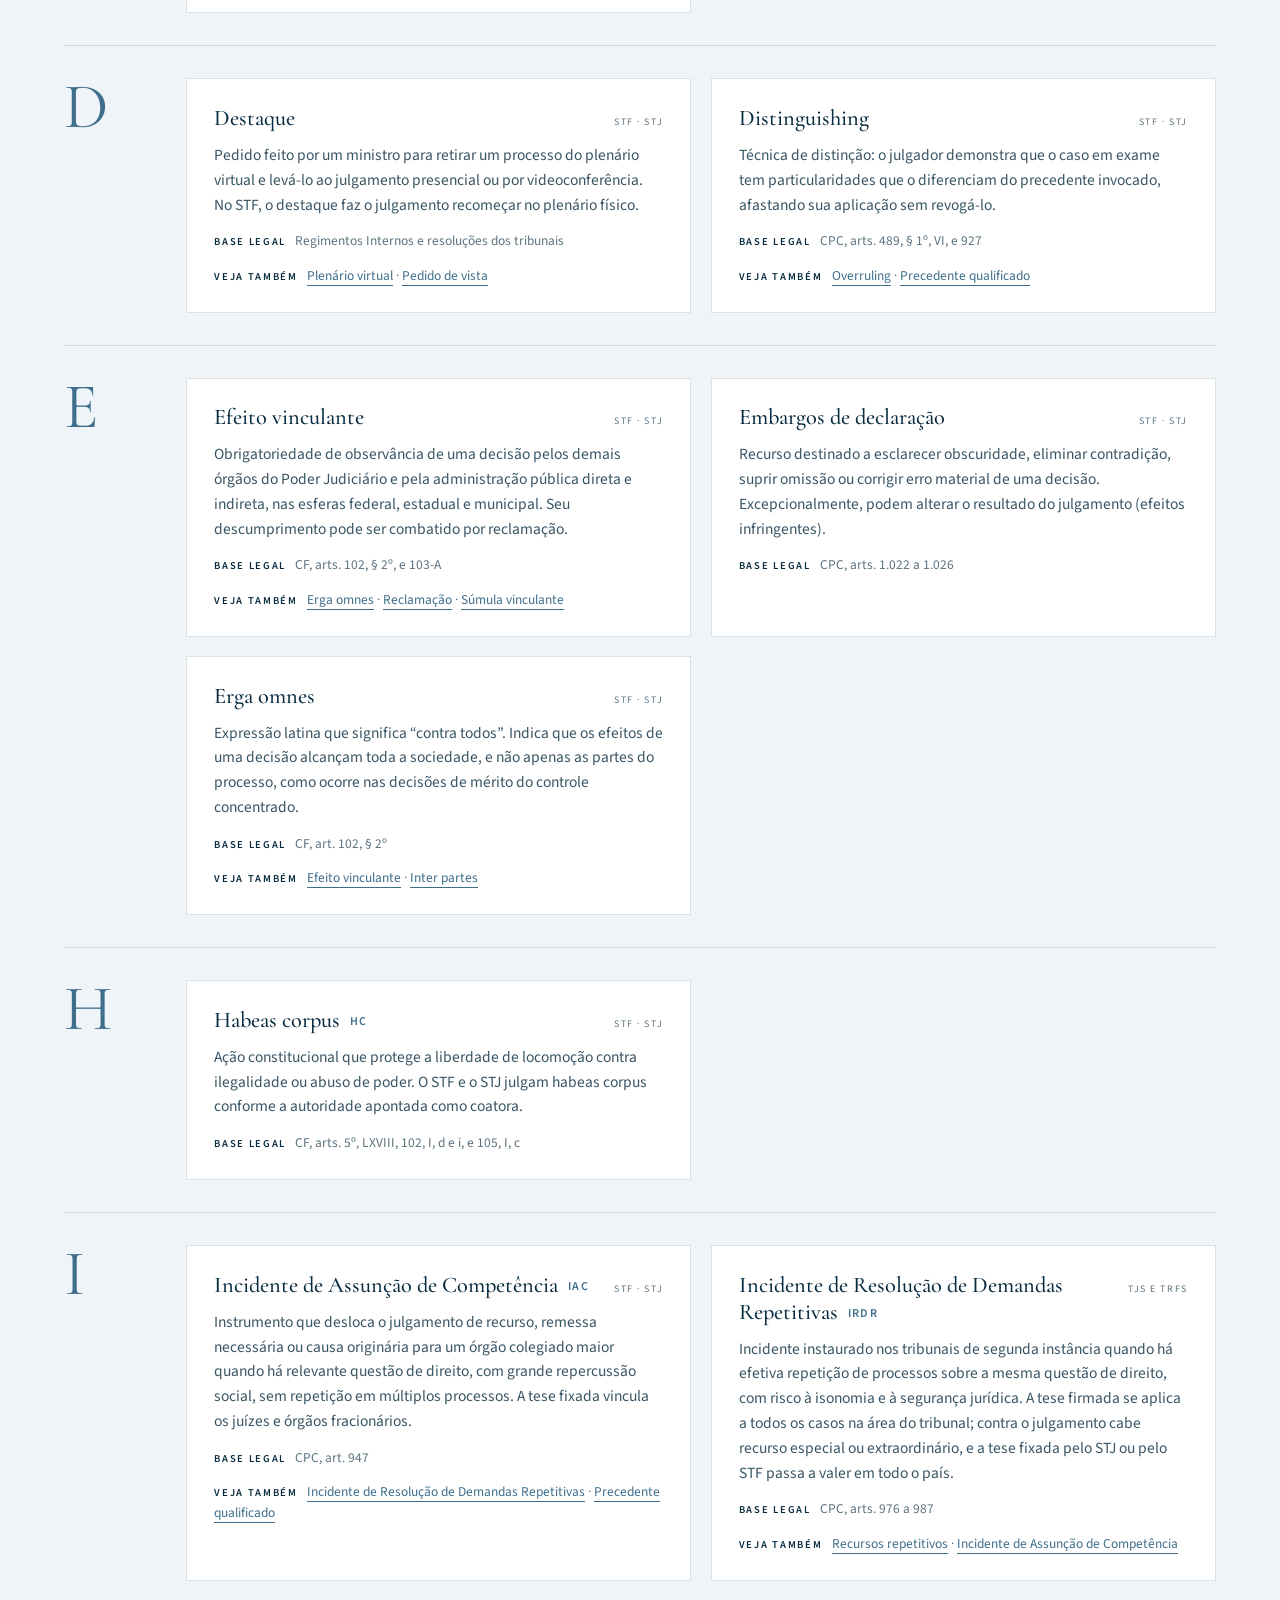
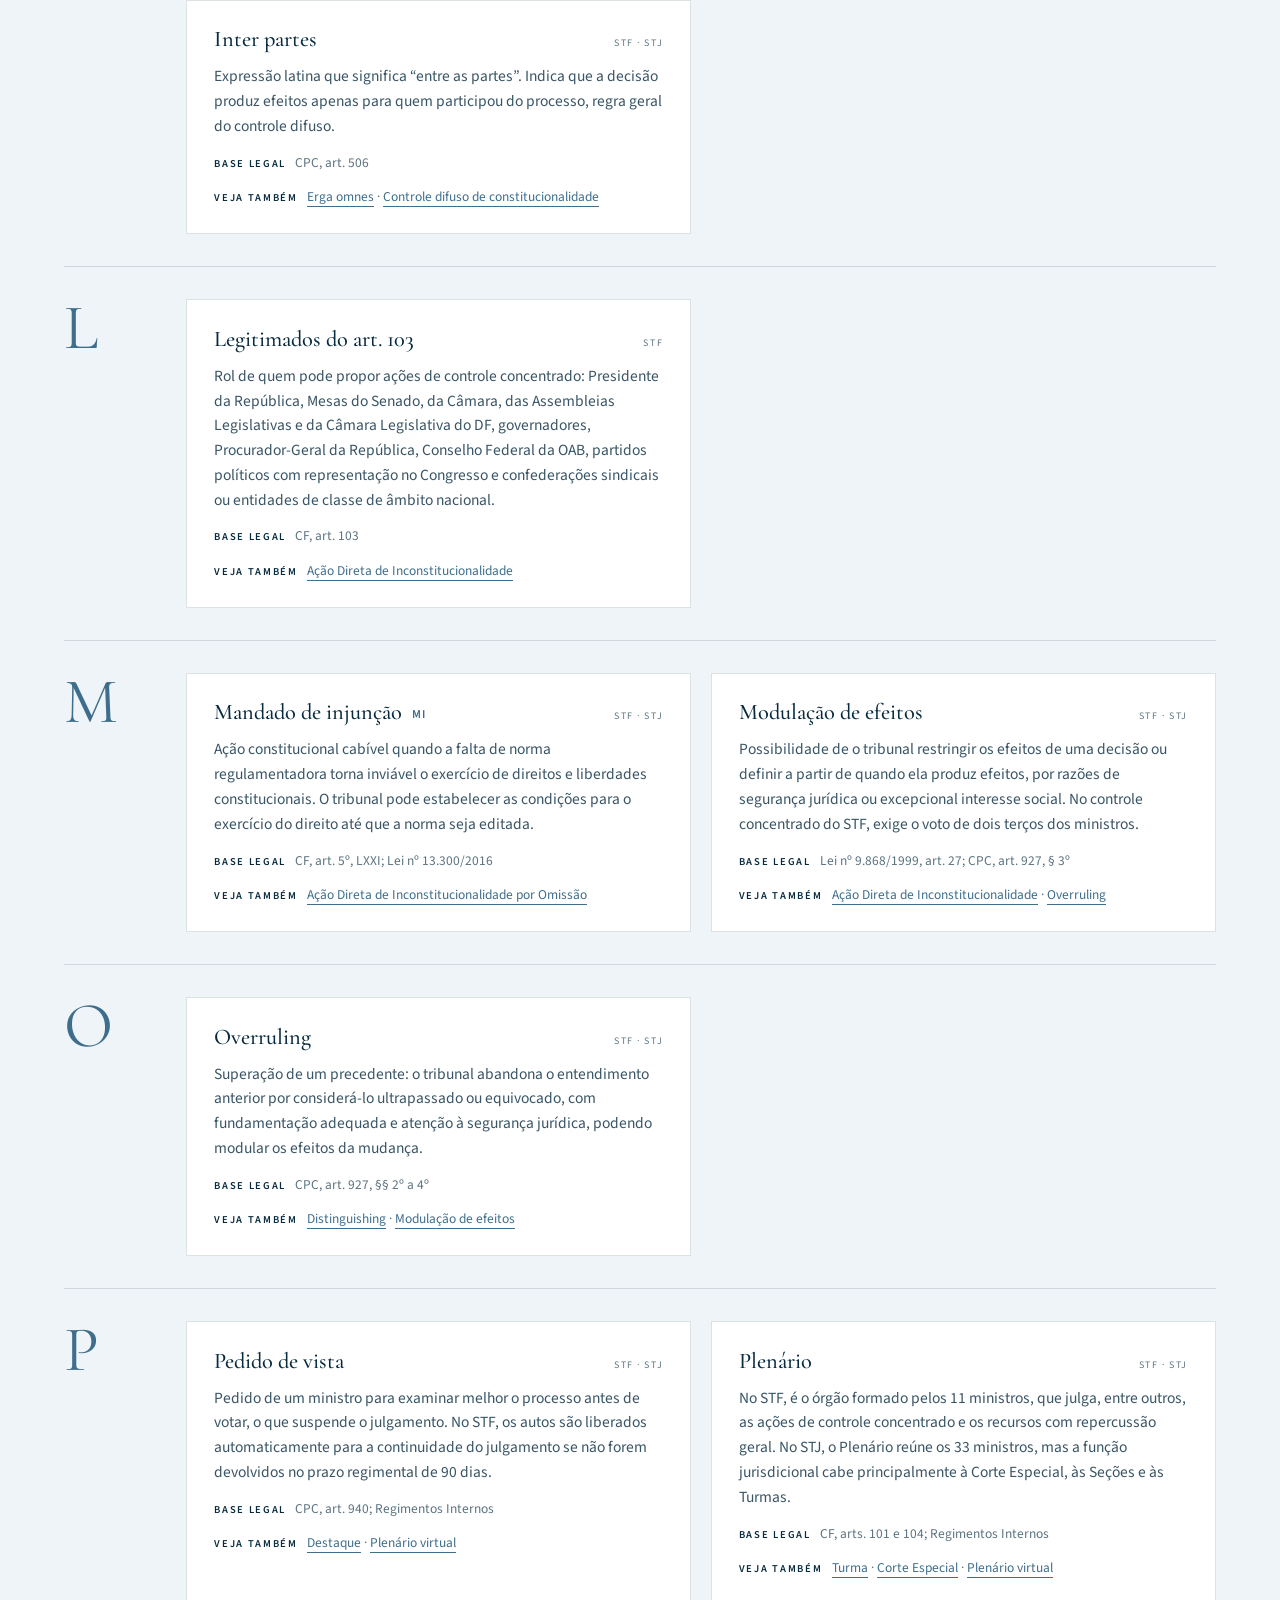
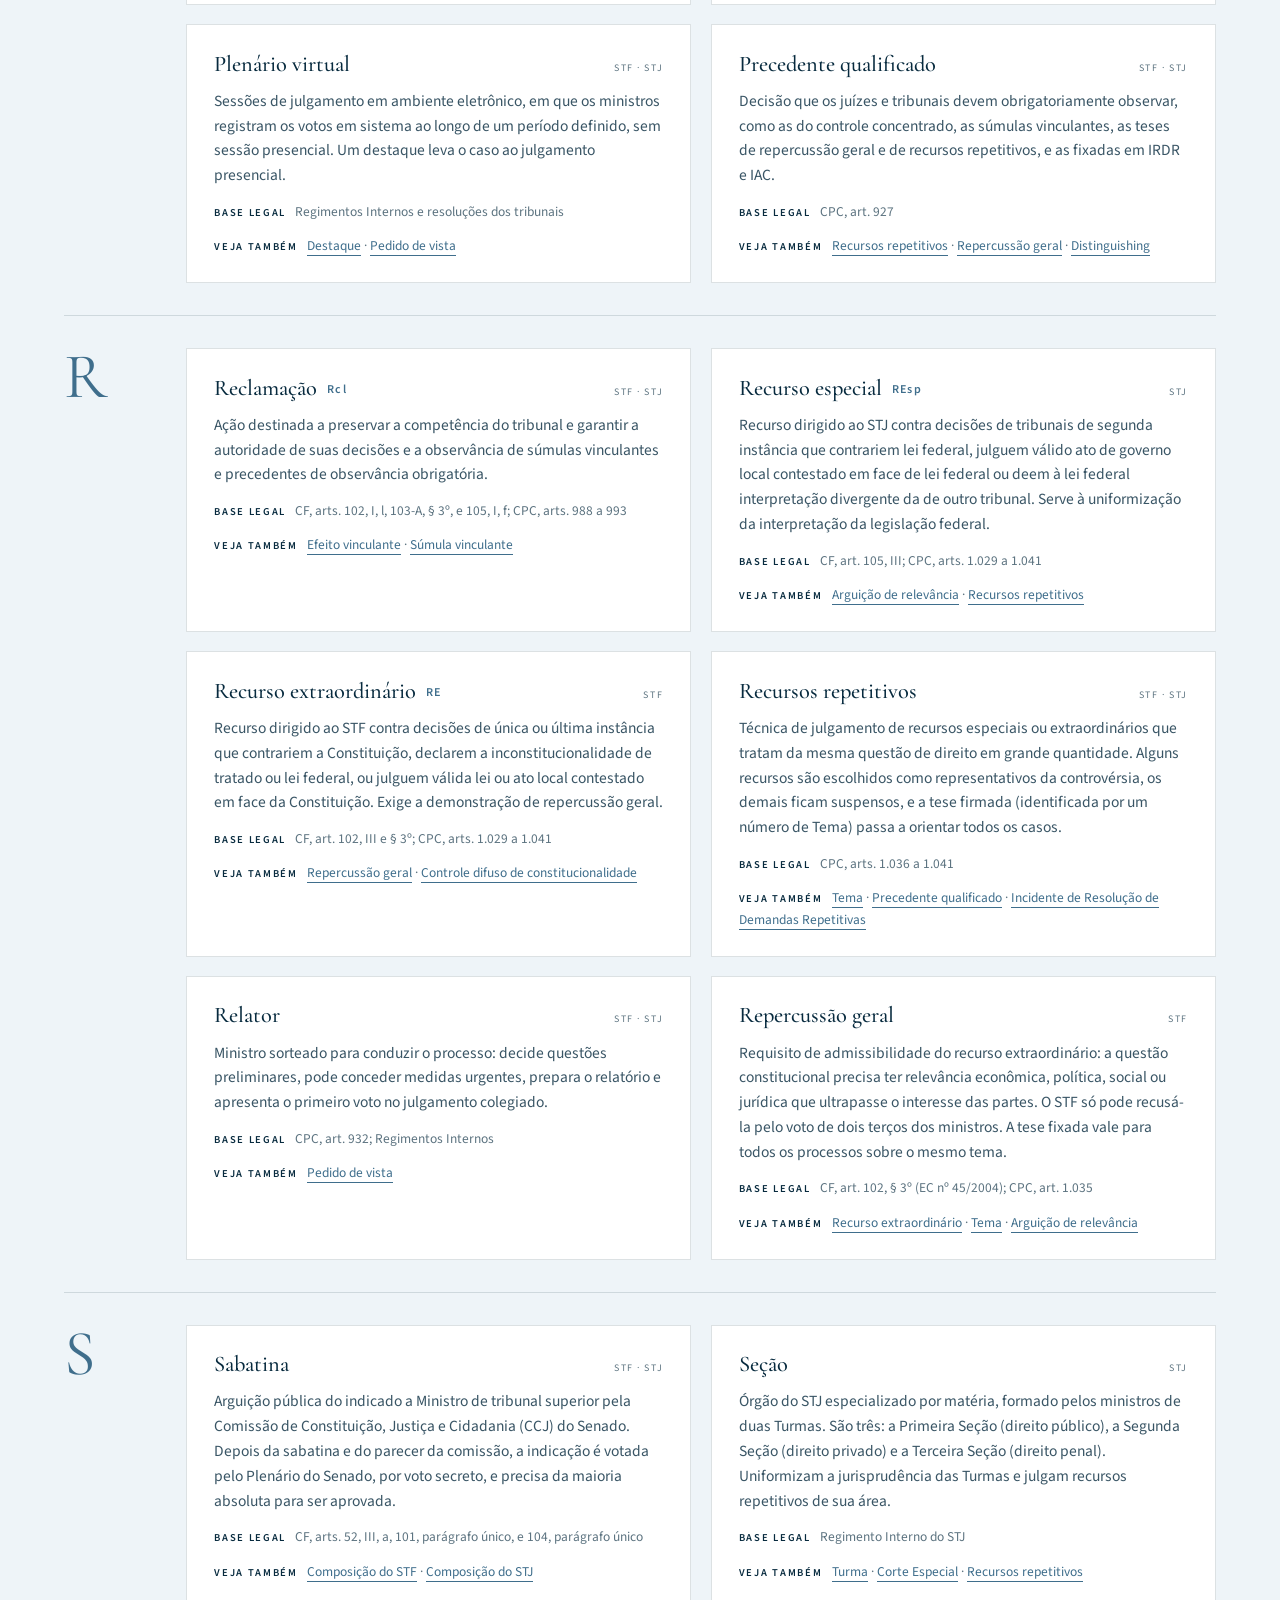
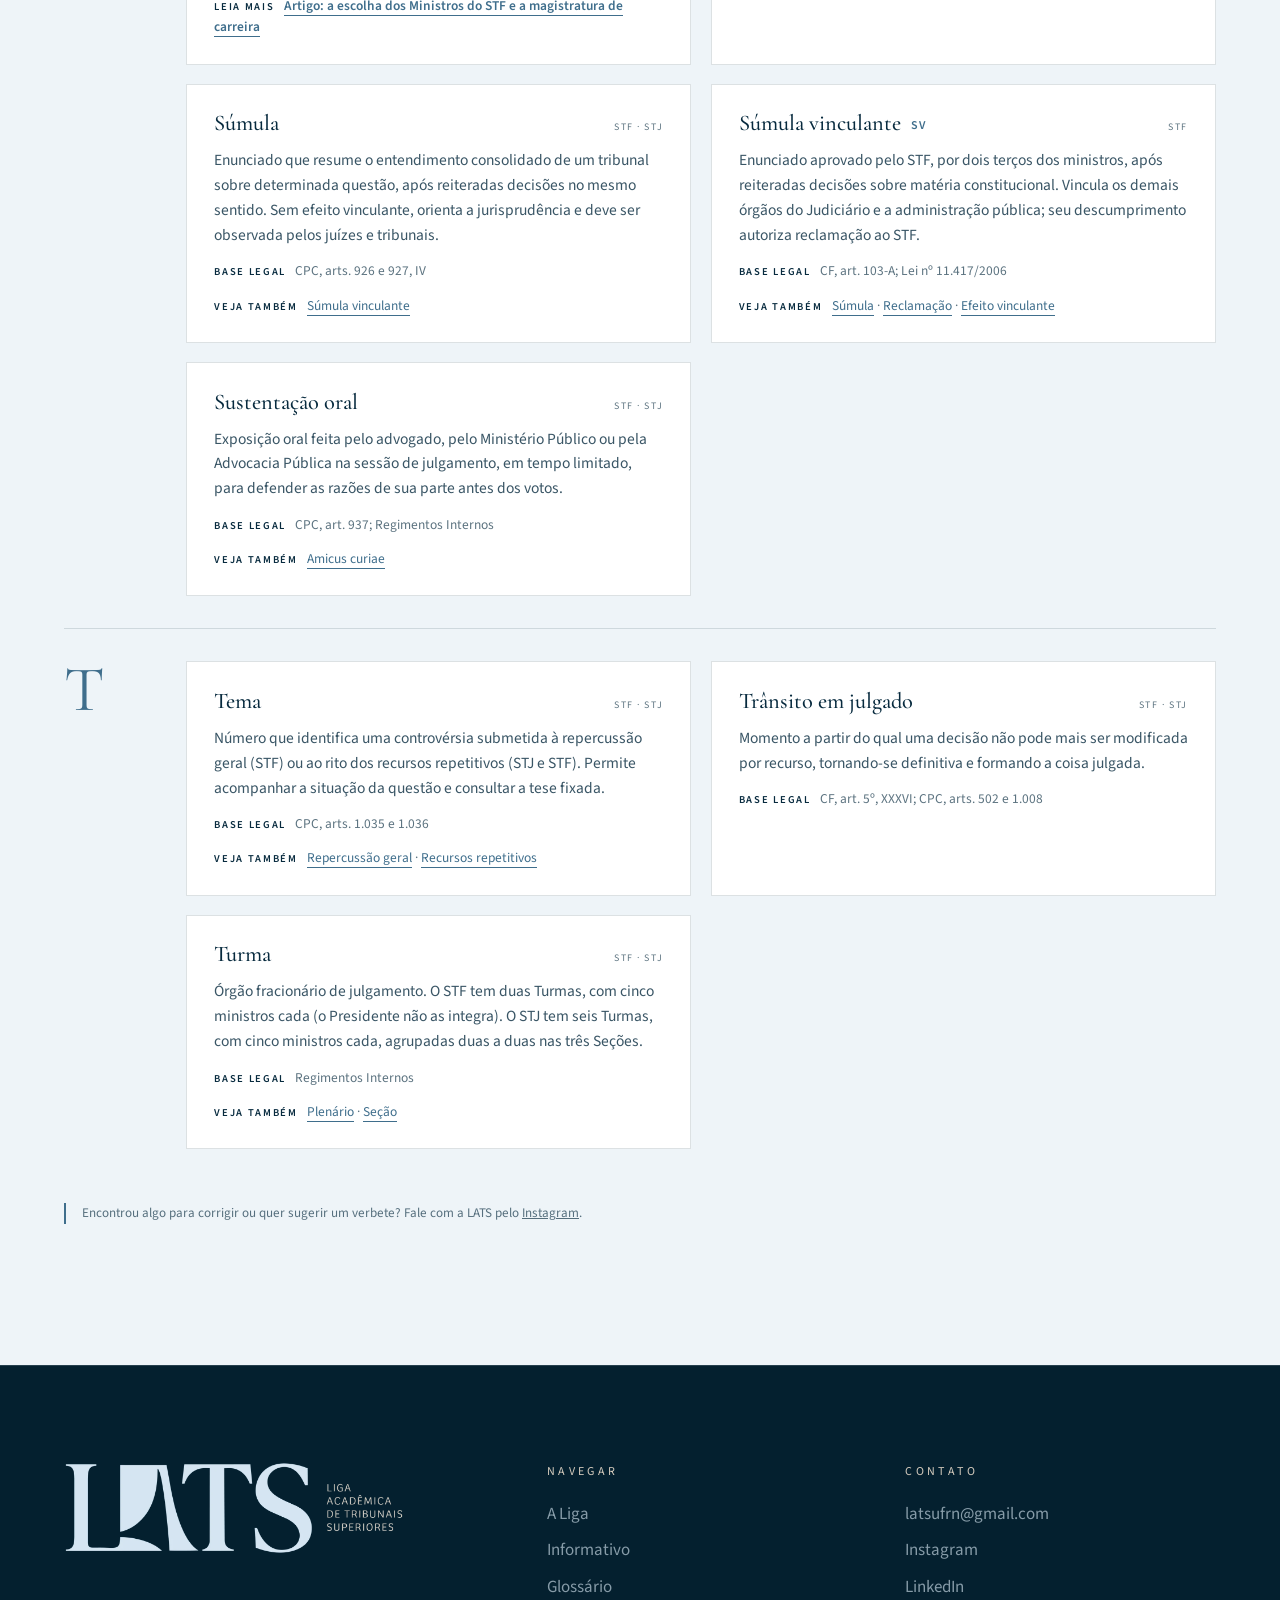
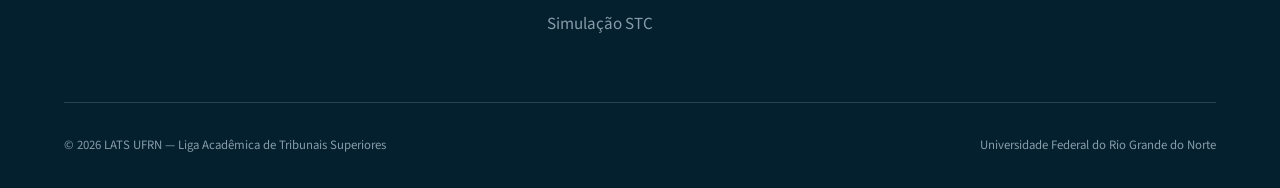
==== commit 9c673c7f: "SEO do artigo: página própria, Google Acadêmico e links internos - página /artigos/escolha-ministros" ====
--- a/site/glossario.html
+++ b/site/glossario.html
@@ -98,6 +98,7 @@
       <p>${esc(g.definicao)}</p>
       ${g.base ? `<p class="vb"><b>Base legal</b> ${esc(g.base)}</p>` : ""}
       ${(g.ver || []).length ? `<p class="vv"><b>Veja também</b> ${g.ver.map(v => nomes.has(v) ? `<a href="#${slug(v)}">${esc(v)}</a>` : esc(v)).join(" · ")}</p>` : ""}
+      ${g.leia ? `<p class="vv vleia"><b>Leia mais</b> <a href="${esc(g.leia.url)}">${esc(g.leia.titulo)}</a></p>` : ""}
       <a class="vlink" href="#${slug(g.termo)}" aria-label="Link para ${esc(g.termo)}">#</a>
     </article>`;
 
--- a/site/assets/css/style.css
+++ b/site/assets/css/style.css
@@ -736,3 +736,65 @@
 
 /* Texto só para leitores de tela e buscadores */
 .sr-only{position:absolute;width:1px;height:1px;padding:0;margin:-1px;overflow:hidden;clip:rect(0,0,0,0);white-space:nowrap;border:0}
+
+/* Publicações: detalhes */
+.pub .authors{font-size:.88rem;margin-top:.5rem;color:var(--muted)}
+.pub .authors b{font-size:.64rem;letter-spacing:.18em;text-transform:uppercase;font-weight:600;color:var(--accent);margin-right:.5rem}
+.pub .authors i{font-style:italic;color:var(--ink);opacity:.85}
+.pub-tags{display:flex;flex-wrap:wrap;gap:.4rem;margin-top:1rem}
+.pub-tags span{font-size:.7rem;letter-spacing:.06em;border:1px solid var(--line);padding:.25rem .6rem;color:var(--muted)}
+.pub-pdf{display:inline-block;margin-top:1.1rem;font-size:.72rem;letter-spacing:.18em;text-transform:uppercase;color:var(--accent);border-bottom:1px solid currentColor;padding-bottom:2px}
+
+/* Publicações: cartão claro sobre a seção escura */
+.pubs{border-top:0;display:flex;flex-direction:column;gap:1.6rem}
+.pub{background:var(--paper);color:var(--navy);border:0;border-left:4px solid var(--light-accent);padding:clamp(1.8rem,3.4vw,2.8rem) clamp(1.6rem,3.4vw,3rem);box-shadow:0 24px 50px -30px rgba(0,0,0,.6);transition:transform .5s var(--ease),box-shadow .5s}
+.pub:hover{padding-left:clamp(1.6rem,3.4vw,3rem);background:#fff;transform:translateY(-4px);box-shadow:0 30px 60px -30px rgba(0,0,0,.7)}
+.pub .meta{color:var(--light-muted)}
+.pub .meta b{color:var(--light-accent);font-weight:600}
+.pub h3{color:var(--navy)}
+.pub p{color:rgba(7,42,62,.78)}
+.pub .authors{color:rgba(7,42,62,.75)}
+.pub .authors b{color:var(--light-accent)}
+.pub .authors i{color:var(--navy);opacity:1}
+.pub-tags span{border-color:var(--light-line);color:var(--light-muted);background:#fff}
+.pub-pdf{color:var(--light-accent)}
+.pub .go{border-color:var(--light-line)}
+.pub .go .arrow{background:var(--navy)}
+.pub .go .arrow::after{color:var(--navy)}
+.pub:hover .go{background:var(--navy);border-color:var(--navy)}
+.pub:hover .go .arrow{background:var(--ice)}
+.pub:hover .go .arrow::after{color:var(--ice)}
+
+/* Página de artigo */
+.art-hero .crumbs{font-size:.75rem;letter-spacing:.16em;text-transform:uppercase;color:var(--muted);margin-bottom:2rem;display:flex;gap:.6rem;flex-wrap:wrap}
+.art-hero .crumbs a:hover{color:var(--ink)}
+.art-title{font-family:var(--serif);font-weight:400;font-size:clamp(2rem,4.2vw,3.4rem);line-height:1.12;margin:1.2rem 0 1.4rem;max-width:30ch}
+.art-authors{font-size:1.05rem;color:var(--ink)}
+.art-authors strong{font-weight:600;color:var(--accent)}
+.art-source{color:var(--muted);margin-top:.6rem;max-width:80ch}
+.art-actions{display:flex;gap:1rem;flex-wrap:wrap;margin-top:2.2rem}
+.art-body{padding-top:clamp(3.5rem,7vw,5rem)}
+.art-grid{display:grid;grid-template-columns:minmax(0,1fr) 340px;gap:clamp(2.5rem,5vw,4.5rem);align-items:start}
+.art-main section{margin-bottom:3.2rem}
+.art-main h2{font-family:var(--serif);font-weight:500;font-size:clamp(1.6rem,2.6vw,2.1rem);color:var(--navy);margin-bottom:1rem;padding-bottom:.6rem;border-bottom:1px solid var(--light-line)}
+.art-main p{color:rgba(7,42,62,.85);font-size:1.06rem;line-height:1.75;margin-bottom:1rem;max-width:72ch}
+.art-list{padding-left:1.2rem;display:flex;flex-direction:column;gap:.8rem;color:rgba(7,42,62,.85);max-width:72ch}
+.art-list li::marker{color:var(--light-accent)}
+.art-faq h3{font-family:var(--serif);font-weight:500;font-size:1.3rem;color:var(--navy);margin:1.4rem 0 .4rem}
+.art-toc{padding-left:1.3rem;color:rgba(7,42,62,.85);display:flex;flex-direction:column;gap:.5rem}
+.art-toc ol{padding-left:1.3rem;margin-top:.4rem;display:flex;flex-direction:column;gap:.3rem;list-style:lower-alpha;color:var(--light-muted);font-size:.95rem}
+.art-cite{background:#fff;border-left:3px solid var(--light-accent);padding:1.3rem 1.5rem;font-size:.98rem;line-height:1.6;color:var(--navy)}
+.copy-cite{margin-top:1rem;color:var(--navy)}
+.section.light .copy-cite:hover{color:var(--light-bg)}
+.art-pdf object{width:100%;height:80vh;border:1px solid var(--light-line);background:#fff}
+.art-side{position:sticky;top:90px;display:flex;flex-direction:column;gap:1.2rem}
+.art-box{background:#fff;border:1px solid var(--light-line);padding:1.5rem 1.6rem}
+.art-box h2{font-size:.7rem;letter-spacing:.22em;text-transform:uppercase;color:var(--light-accent);font-weight:600;margin-bottom:1rem}
+.art-box dt{font-family:var(--serif);font-size:1.15rem;color:var(--navy);margin-top:.8rem}
+.art-box dt:first-child{margin-top:0}
+.art-box dd{font-size:.86rem;color:var(--light-muted);margin-top:.2rem}
+.art-box dd a,.art-links a{color:var(--light-accent);border-bottom:1px solid currentColor}
+.tag-or{font-family:var(--sans);font-size:.6rem;letter-spacing:.14em;text-transform:uppercase;background:var(--navy);color:var(--ice);padding:.15rem .45rem;vertical-align:middle;margin-left:.3rem}
+.art-links{list-style:none;display:flex;flex-direction:column;gap:.7rem;font-size:.95rem}
+.vleia a{font-weight:600}
+@media (max-width:980px){.art-grid{grid-template-columns:1fr}.art-side{position:static}.art-pdf object{height:70vh}}
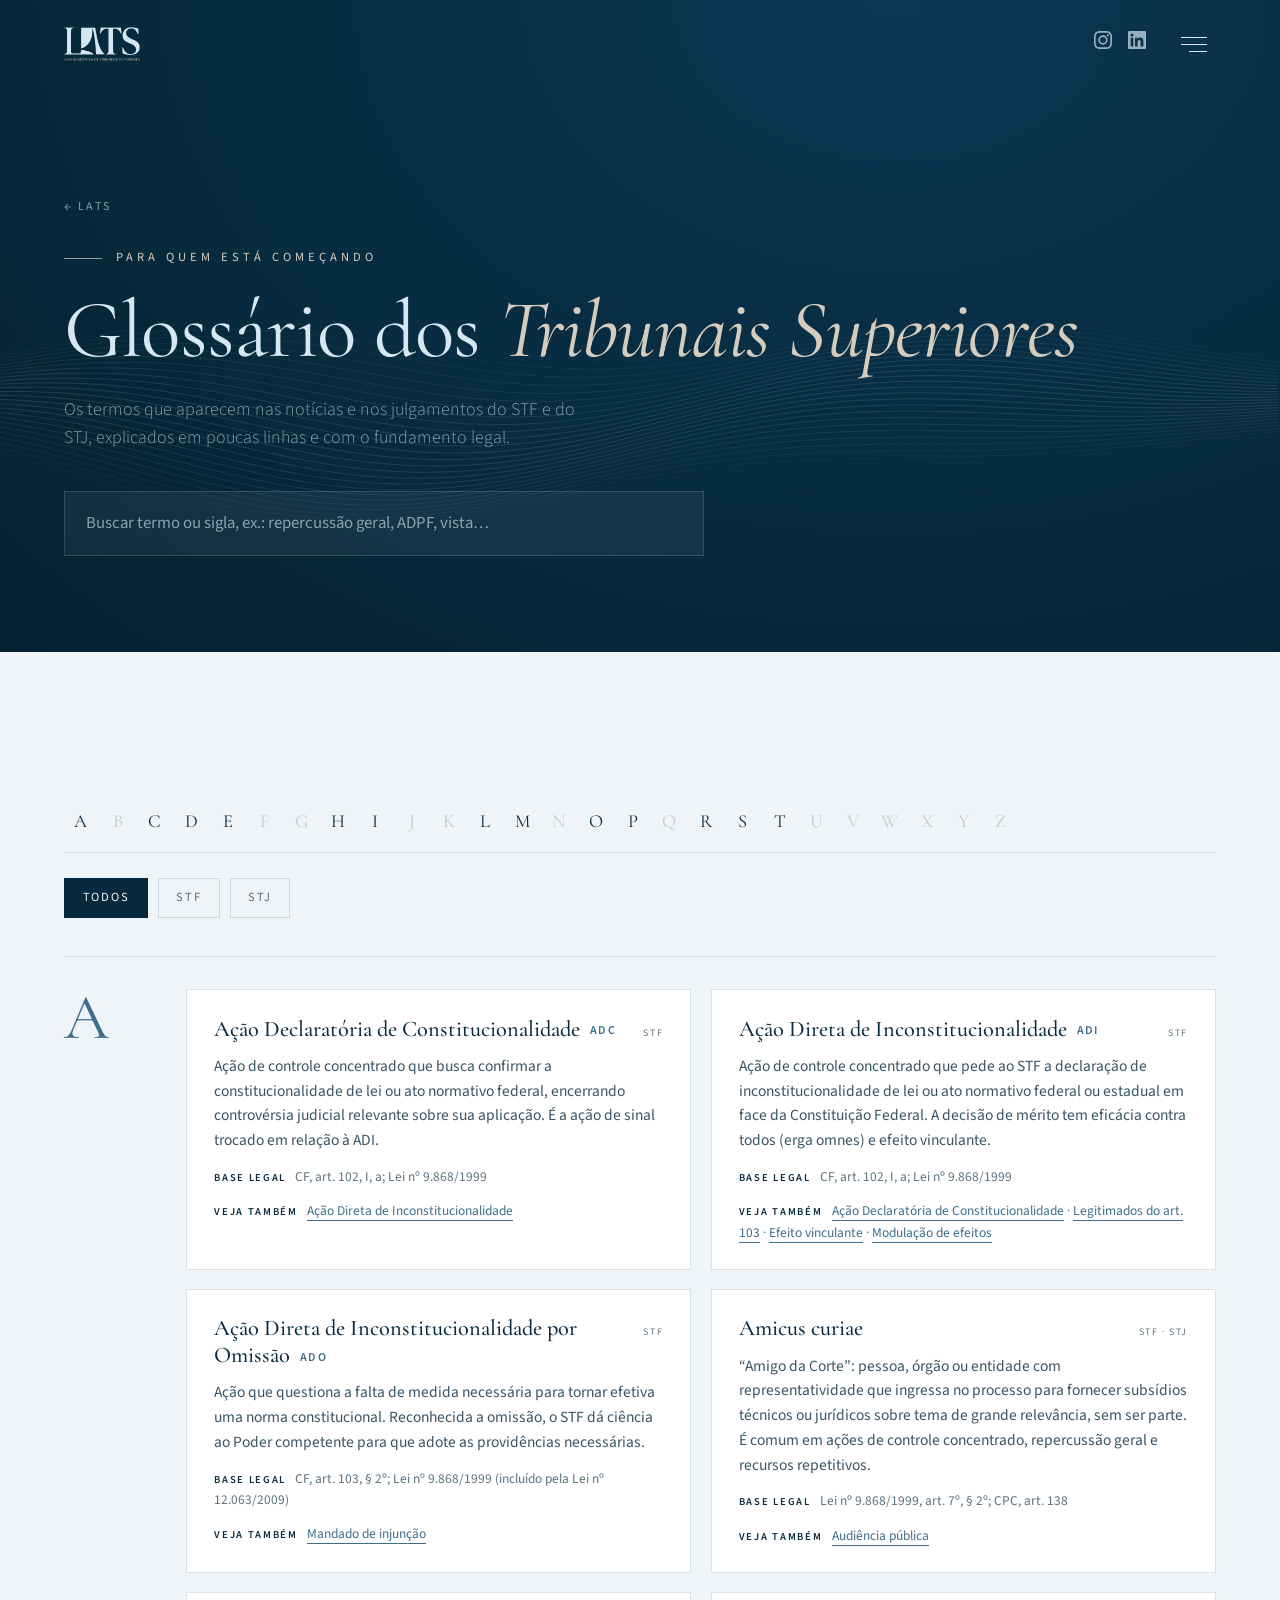
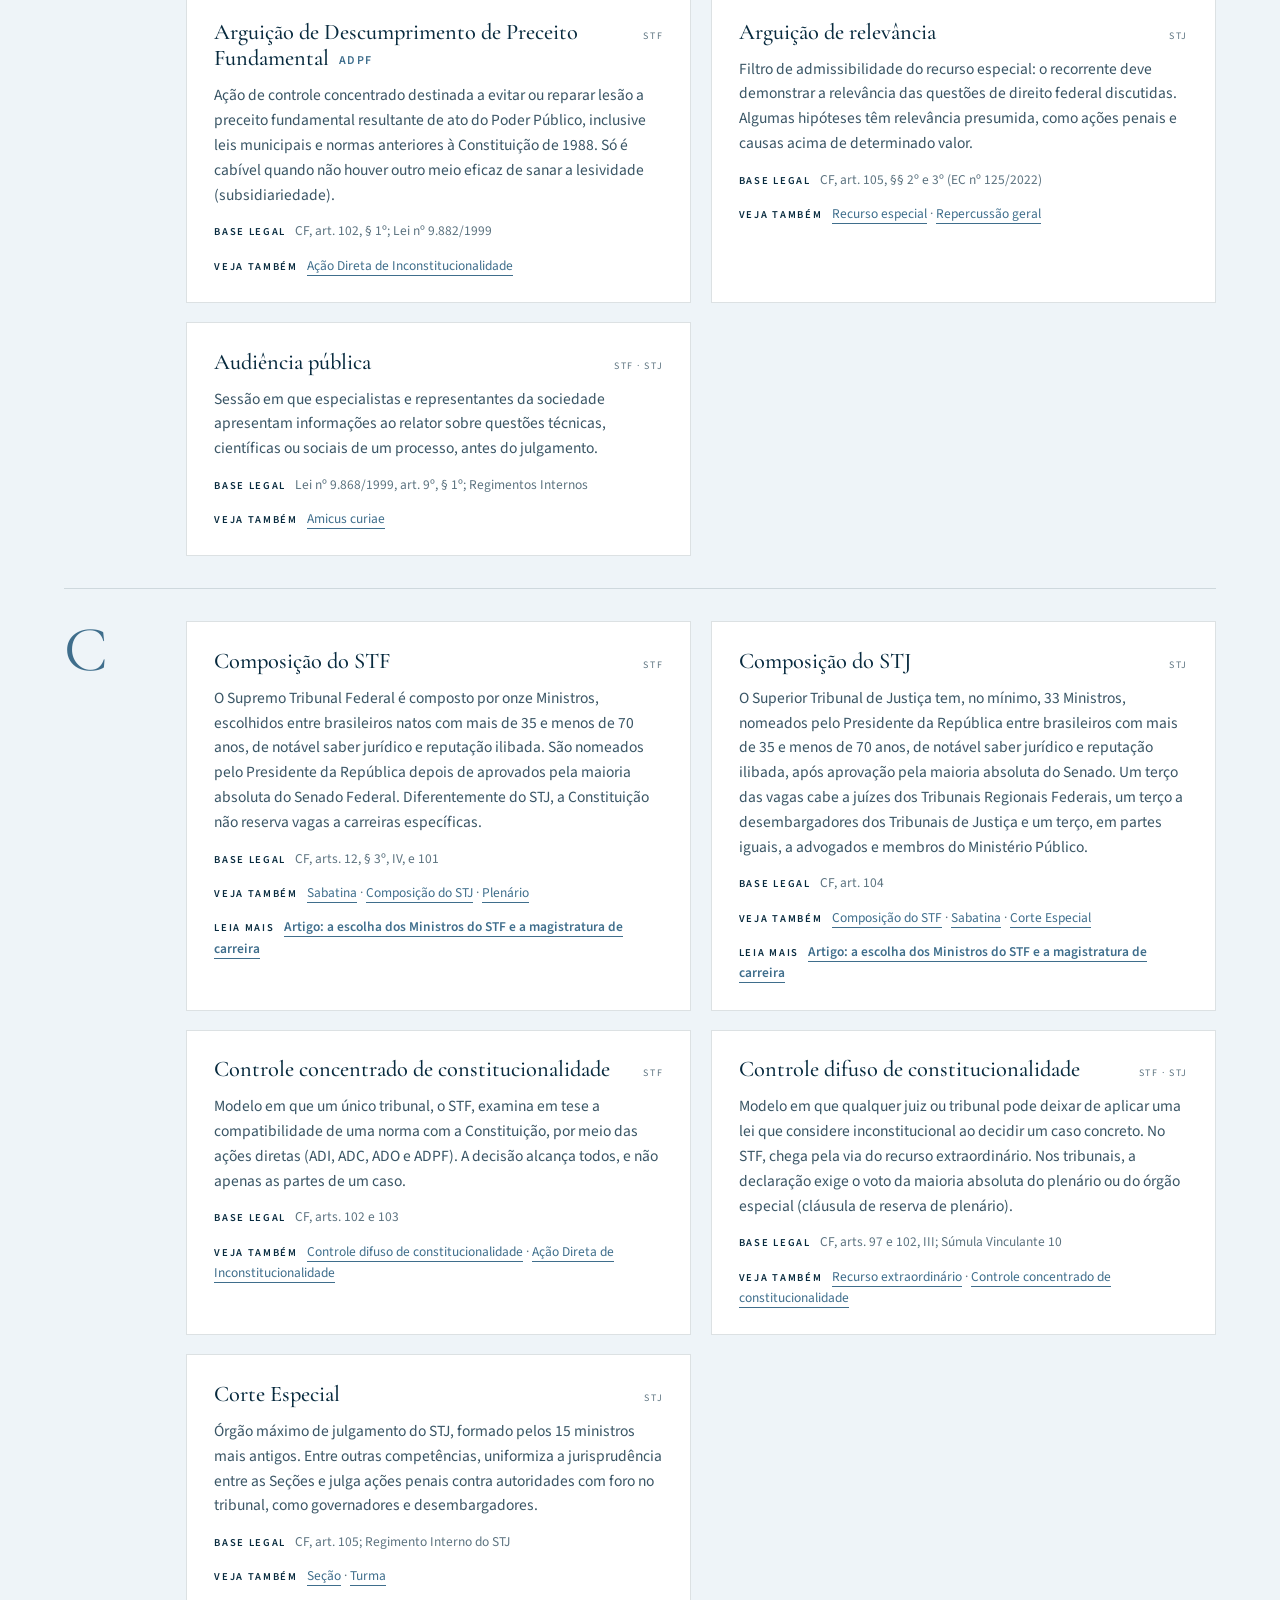
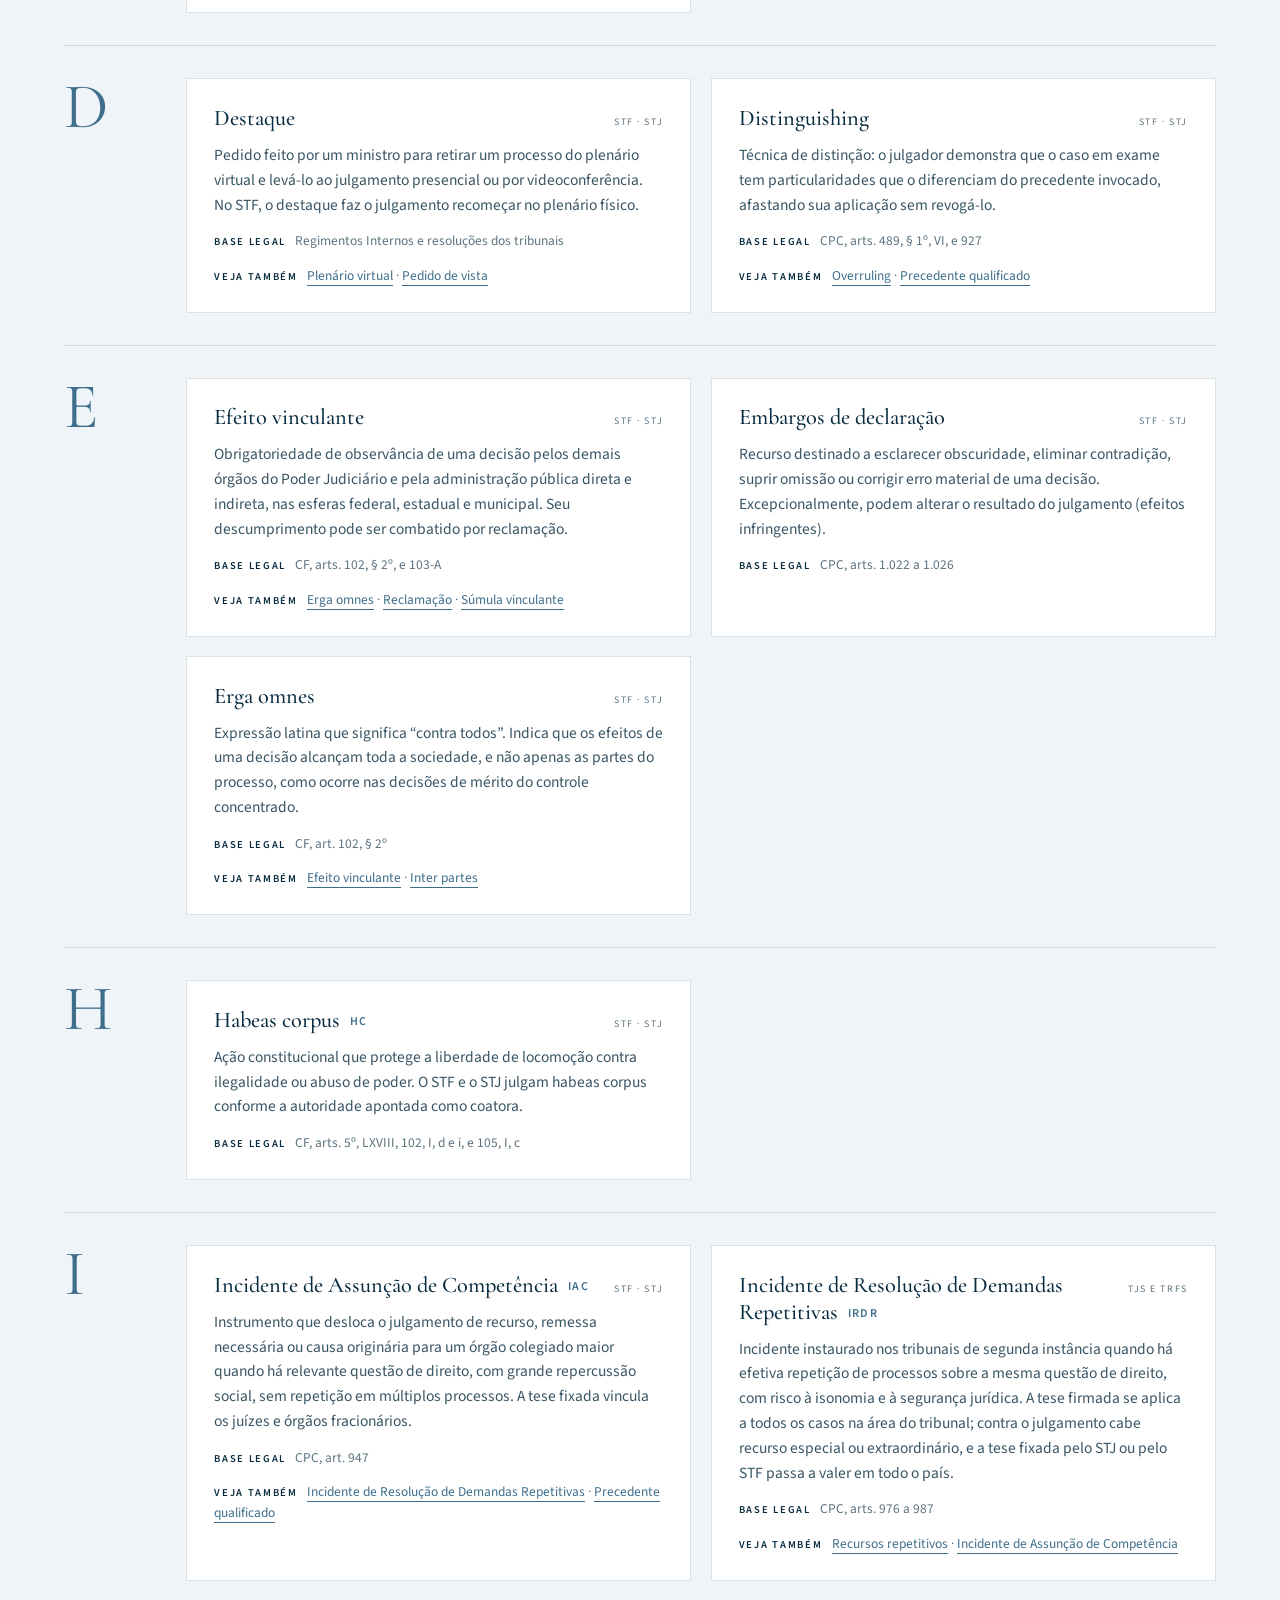
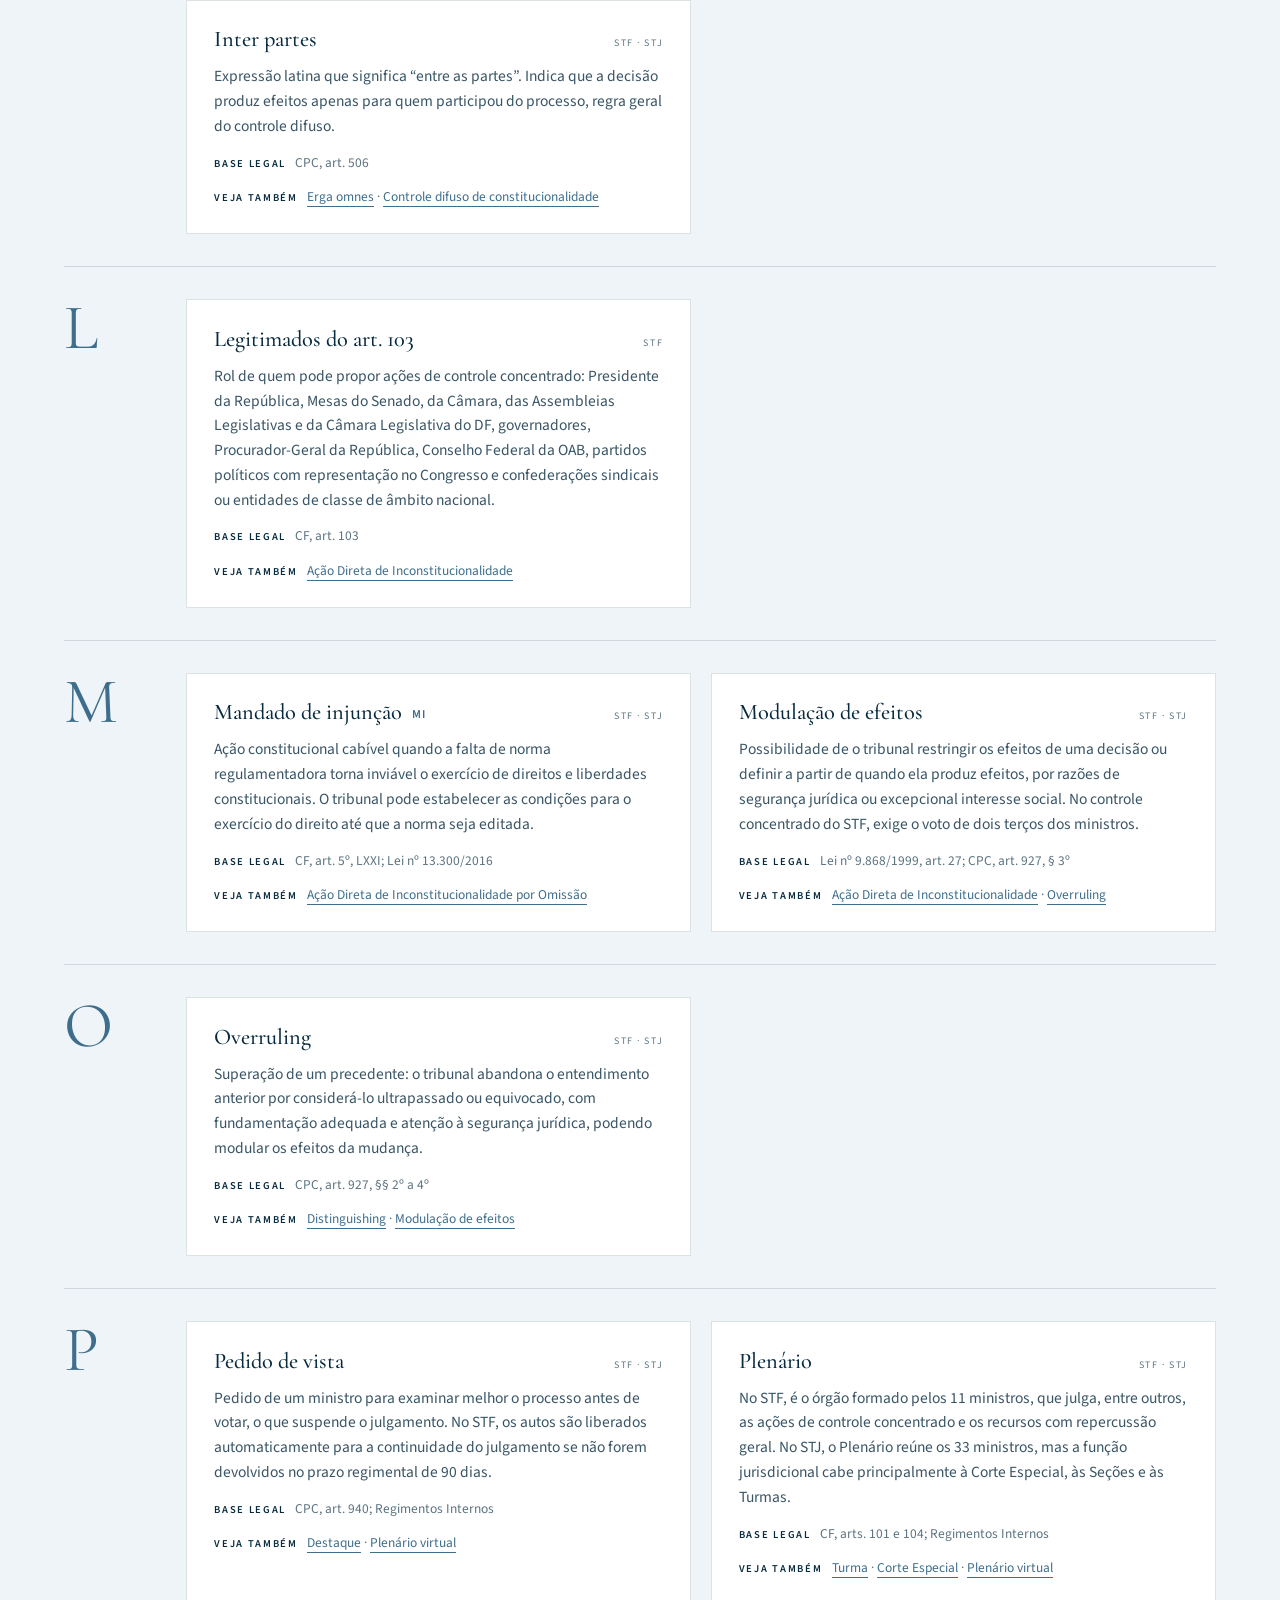
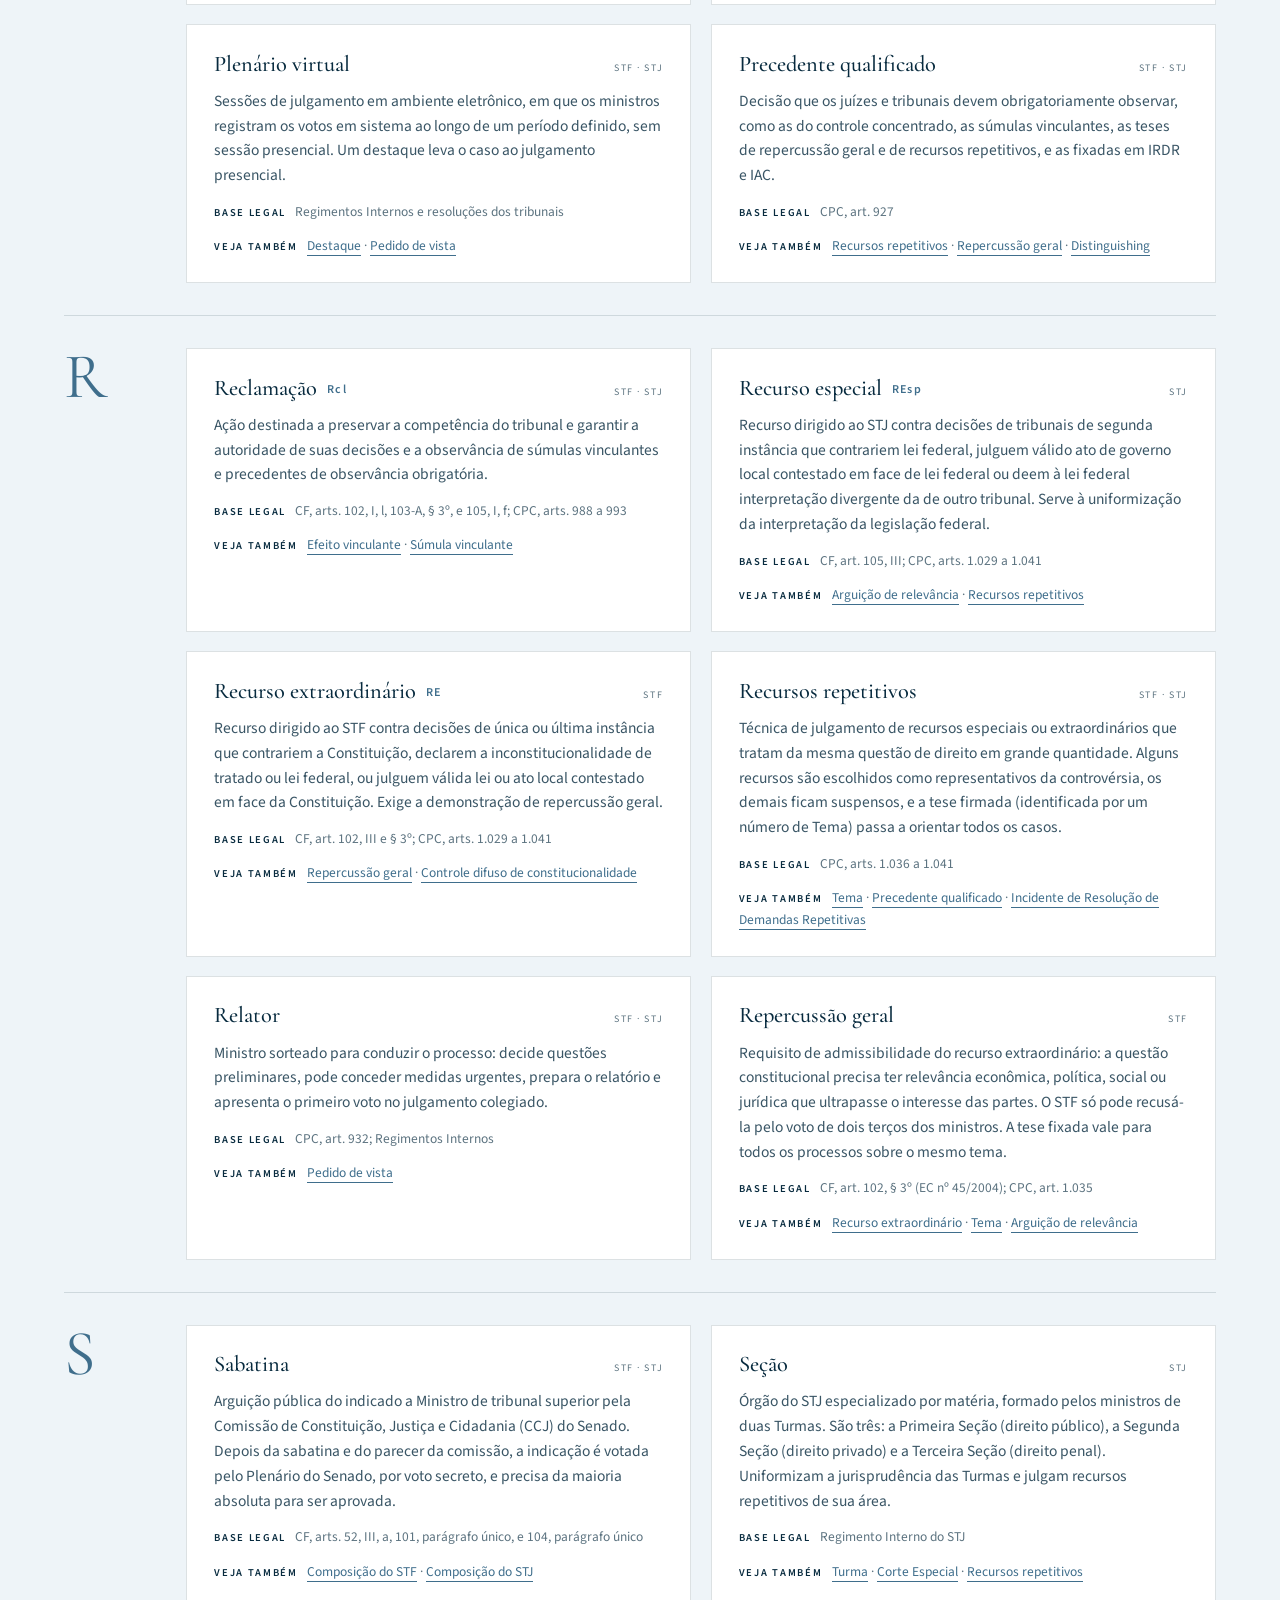
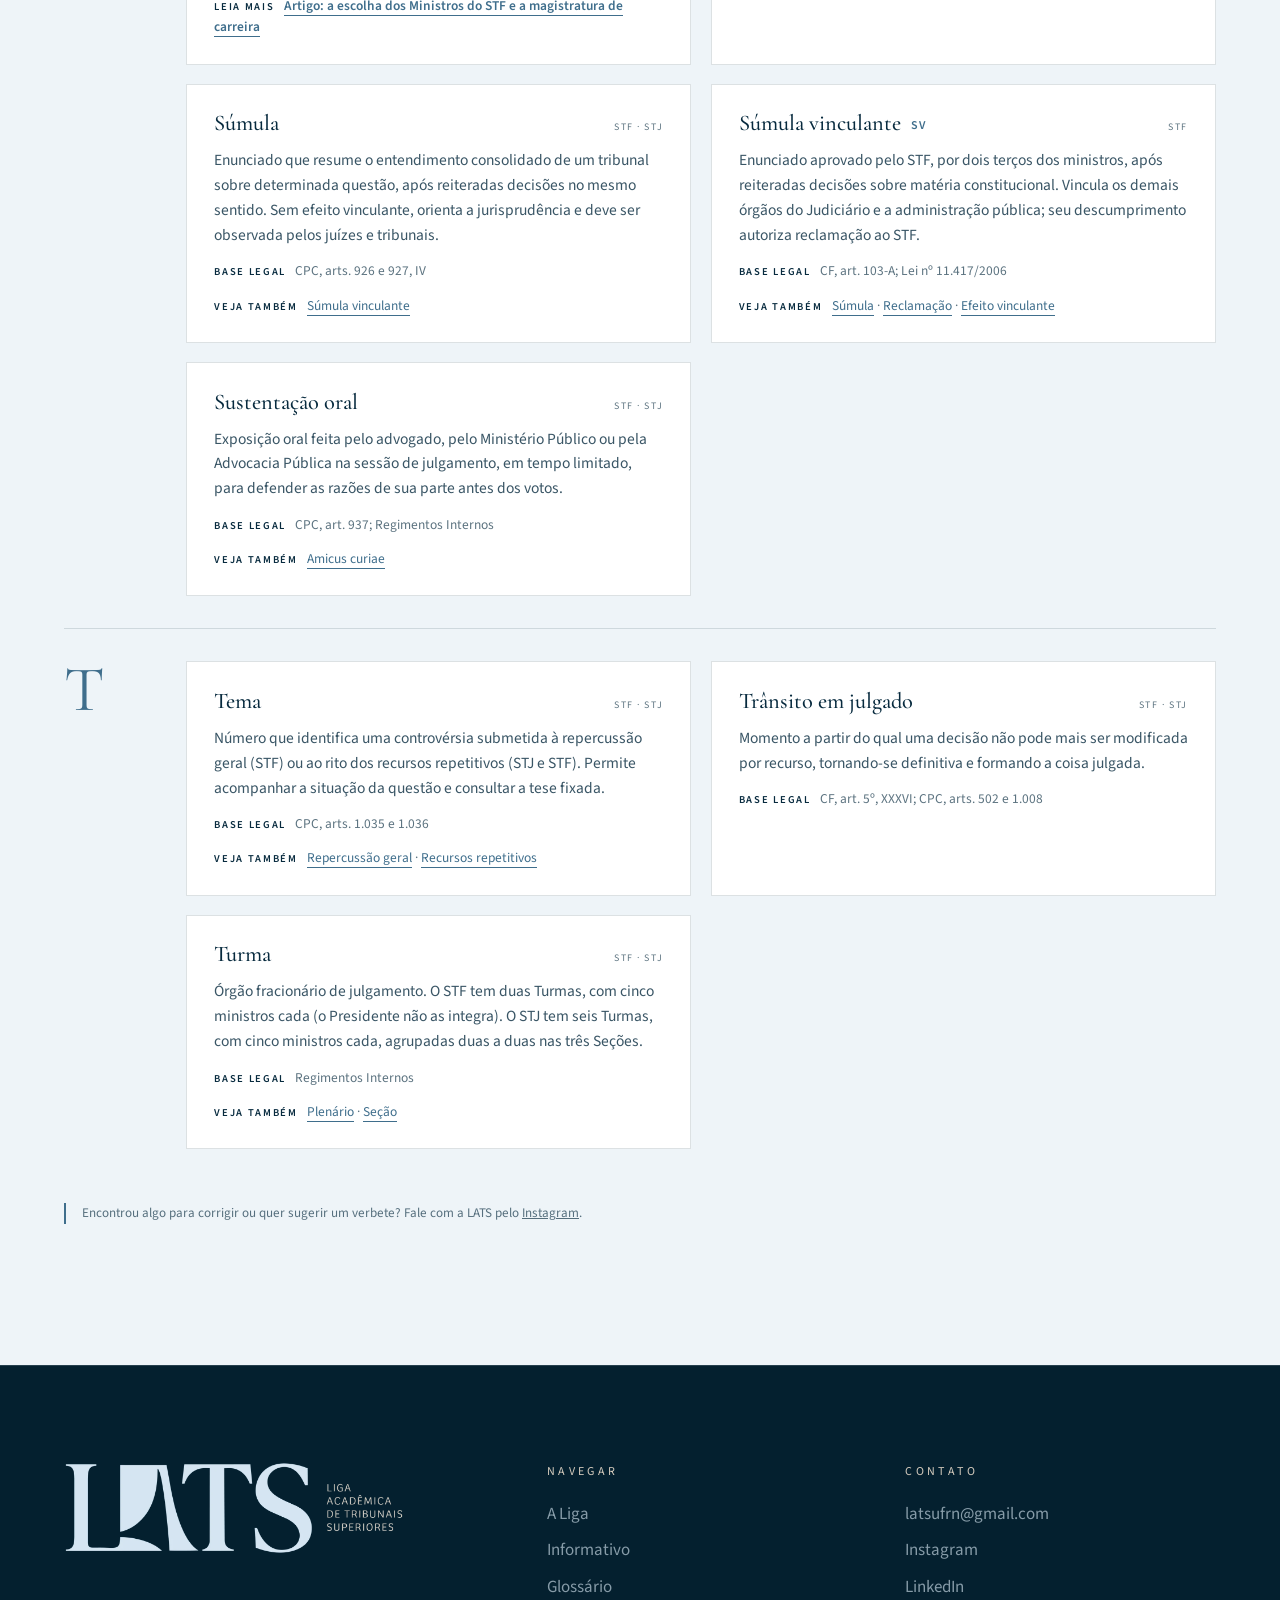
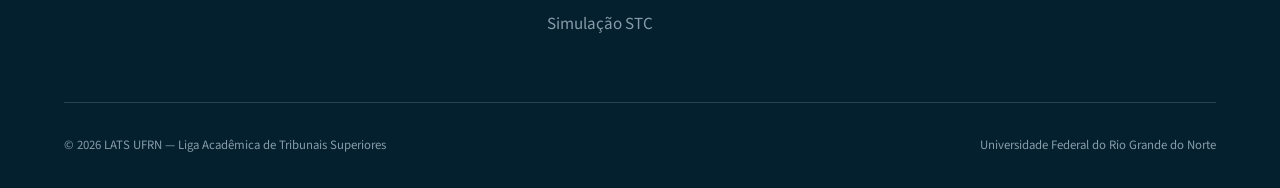
==== commit 0cbc8f2c: "Sumário da tela inicial nas laterais, em coluna Co-Authored-By: Claude Opus 5.5 <noreply@anthropic.c" ====
--- a/site/glossario.html
+++ b/site/glossario.html
@@ -22,7 +22,7 @@
 <link rel="apple-touch-icon" href="assets/img/simbolo.png">
 <link rel="preconnect" href="https://fonts.googleapis.com"><link rel="preconnect" href="https://fonts.gstatic.com" crossorigin>
 <link href="https://fonts.googleapis.com/css2?family=Cinzel:wght@400;500&family=Cormorant+Garamond:ital,wght@0,300;0,400;0,500;1,400&family=Source+Sans+3:wght@300;400;600&display=swap" rel="stylesheet">
-<link rel="stylesheet" href="assets/css/style.css">
+<link rel="stylesheet" href="assets/css/style.css?v=20261114">
 </head>
 <body class="theme-liga">
 
@@ -81,7 +81,7 @@
 
 <script src="assets/js/content.js"></script>
 <script src="data/glossario.js"></script>
-<script src="assets/js/main.js"></script>
+<script src="assets/js/main.js?v=20261114"></script>
 <script>
 (function () {
   const G = (window.LATS_GLOSSARIO || []).slice().sort((a, b) => a.termo.localeCompare(b.termo, "pt-BR"));
--- a/site/assets/css/style.css
+++ b/site/assets/css/style.css
@@ -798,3 +798,37 @@
 .art-links{list-style:none;display:flex;flex-direction:column;gap:.7rem;font-size:.95rem}
 .vleia a{font-weight:600}
 @media (max-width:980px){.art-grid{grid-template-columns:1fr}.art-side{position:static}.art-pdf object{height:70vh}}
+
+/* Sumário na tela inicial (laterais) */
+html{scroll-padding-top:80px}
+.hero-nav{position:absolute;inset:0;pointer-events:none;display:flex;justify-content:space-between;align-items:center;padding:0 clamp(2rem,4.5vw,5rem)}
+.hn-col{display:flex;flex-direction:column;gap:1.25rem;pointer-events:auto;opacity:0;animation:rise 1.6s 1.1s var(--ease) forwards}
+.hn-r{align-items:flex-end;text-align:right;animation-delay:1.25s}
+.hero-nav a{display:flex;align-items:baseline;gap:.9rem;font-family:var(--serif);font-weight:400;font-size:clamp(1.1rem,1.25vw,1.4rem);letter-spacing:.01em;color:rgba(214,230,242,.78);transition:color .4s var(--ease)}
+.hn-r a{flex-direction:row-reverse}
+.hero-nav small{font-family:var(--sans);font-size:.64rem;letter-spacing:.2em;color:var(--accent);opacity:.9;min-width:1.4rem}
+.hn-r small{text-align:right}
+.hero-nav span{position:relative;padding-bottom:3px}
+.hero-nav span::after{content:"";position:absolute;left:0;right:0;bottom:0;height:1px;background:currentColor;transform:scaleX(0);transform-origin:left;transition:transform .5s var(--ease)}
+.hn-r span::after{transform-origin:right}
+.hero-nav a:hover,.hero-nav a:focus-visible{color:#fff}
+.hero-nav a:hover span::after,.hero-nav a:focus-visible span::after{transform:scaleX(1)}
+.hero-nav a.is-stc{color:#c4d6bd}
+.hero-nav a.is-stc small{color:#9db896}
+.hero-nav a.is-stc:hover{color:#e3eedd}
+@media (max-width:1180px){
+  .hero{grid-template-rows:1fr auto;padding-bottom:6.5rem}
+  .hero-nav{position:relative;inset:auto;pointer-events:auto;width:100%;max-width:520px;margin:0 auto;padding:0 6vw;align-items:flex-start;gap:1.5rem}
+  .hn-col{gap:.85rem}
+  .hero-nav a{font-size:1.05rem}
+}
+.hn-opt{font-style:normal}
+@media (max-width:640px){
+  .hero{padding-bottom:3rem}
+  .hero .scroll-cue{display:none}
+  .hero-nav{padding:0 7vw}
+  .hero-nav a{gap:.6rem;font-size:1.02rem;white-space:nowrap}
+  .hero-nav small{min-width:0}
+  .hn-opt{display:none}
+}
+@media (prefers-reduced-motion:reduce){.hn-col{opacity:1;animation:none}}
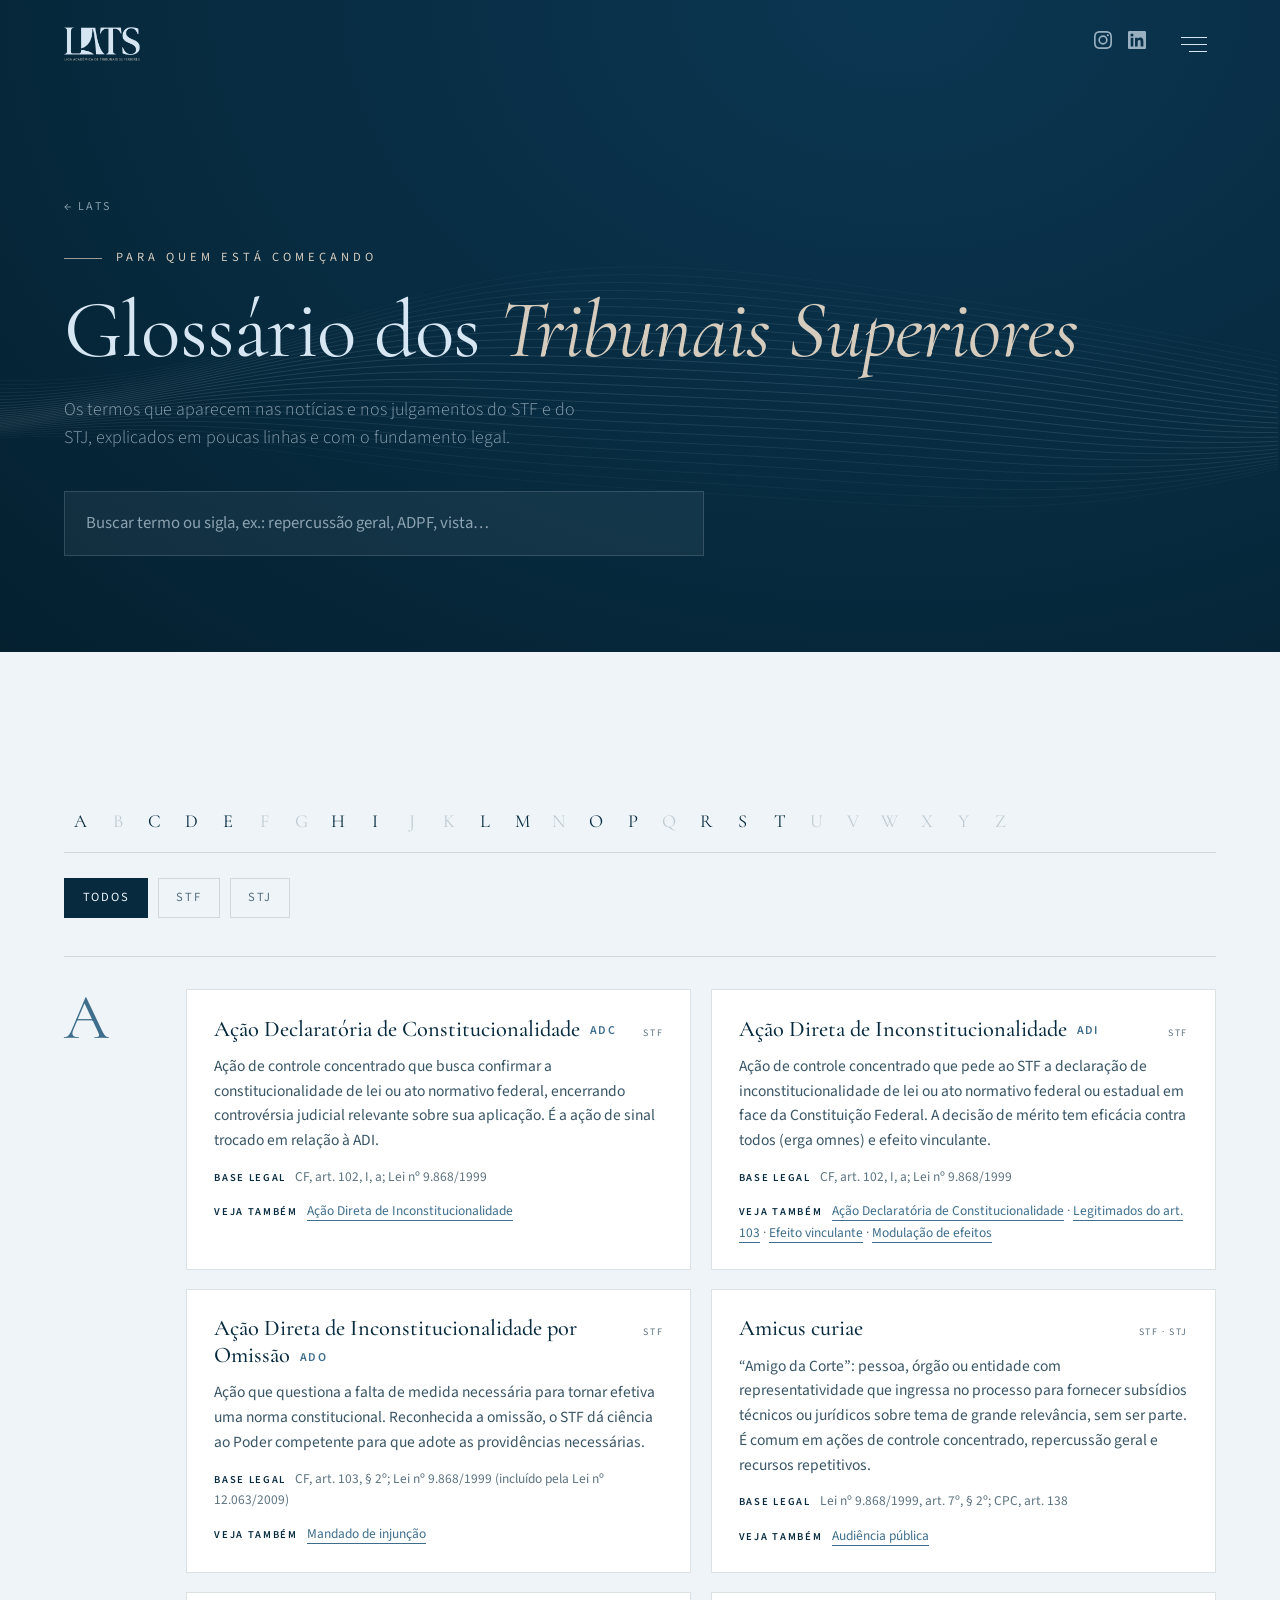
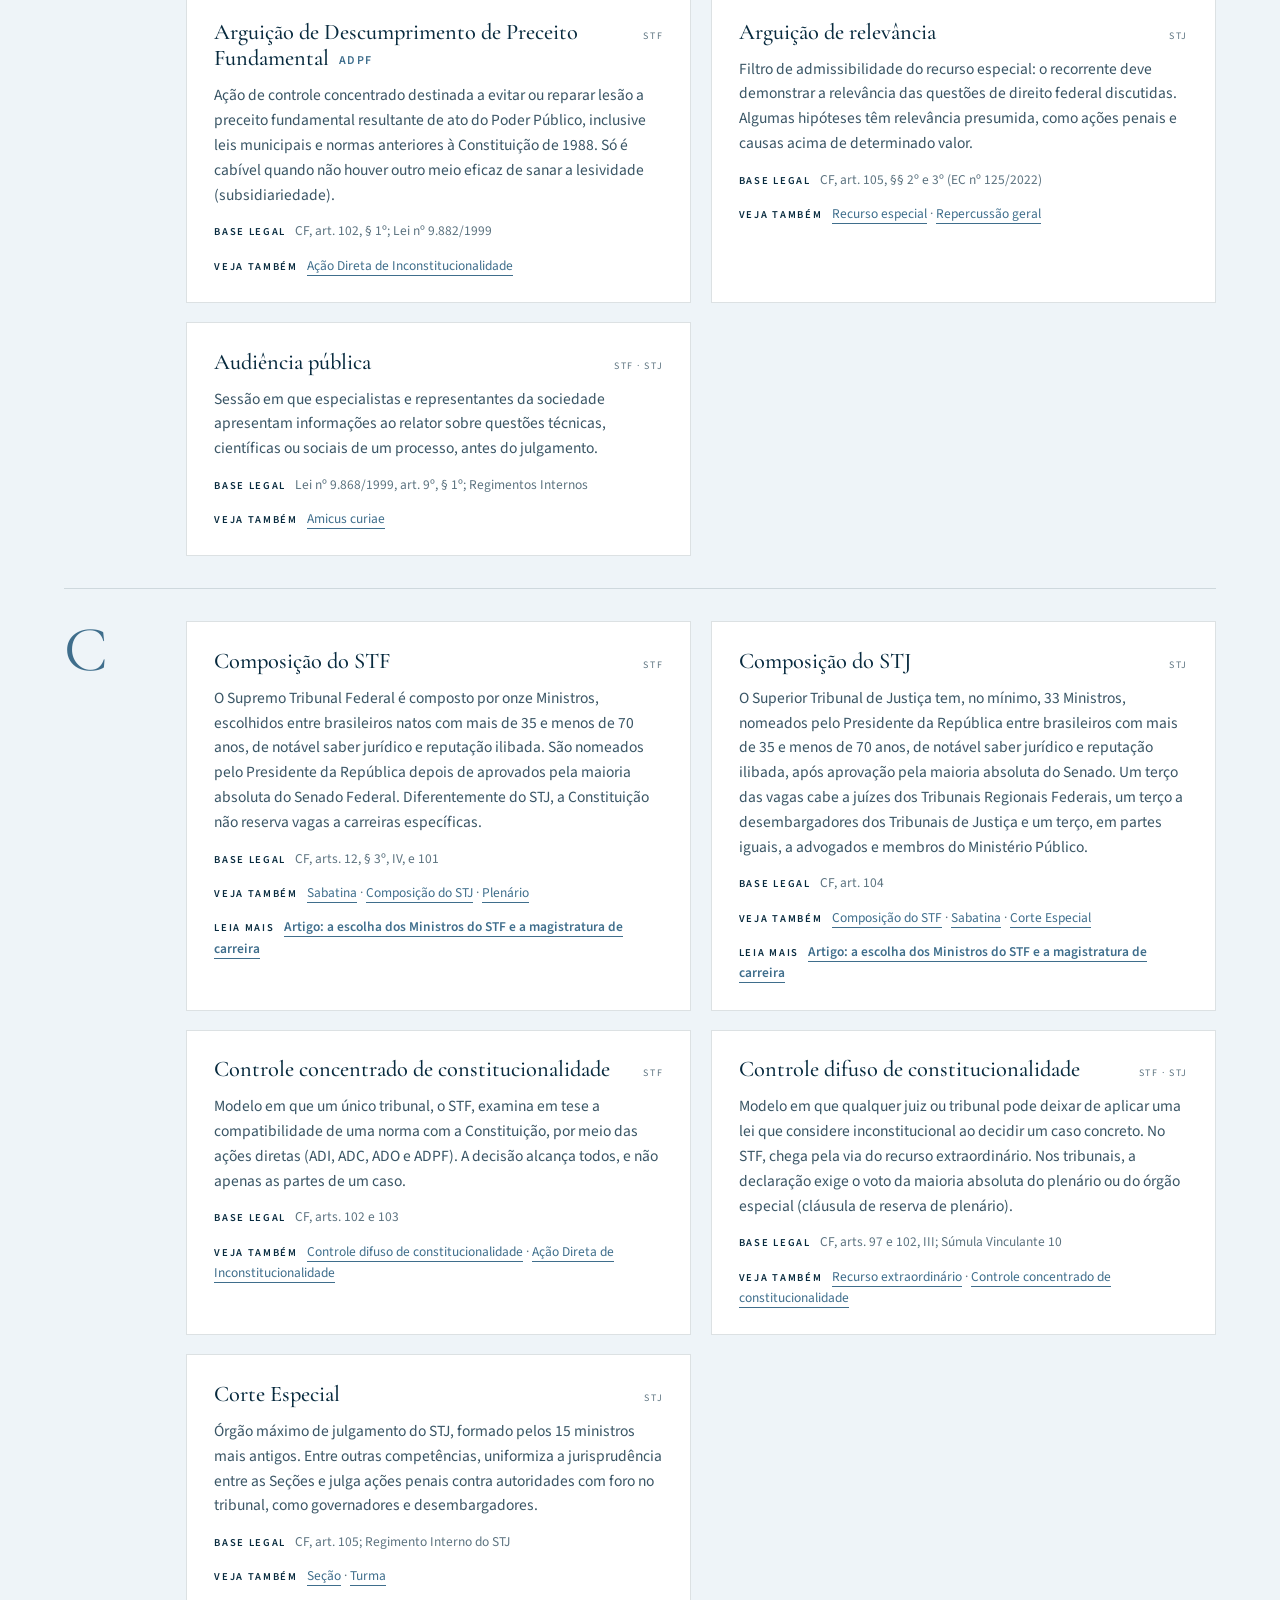
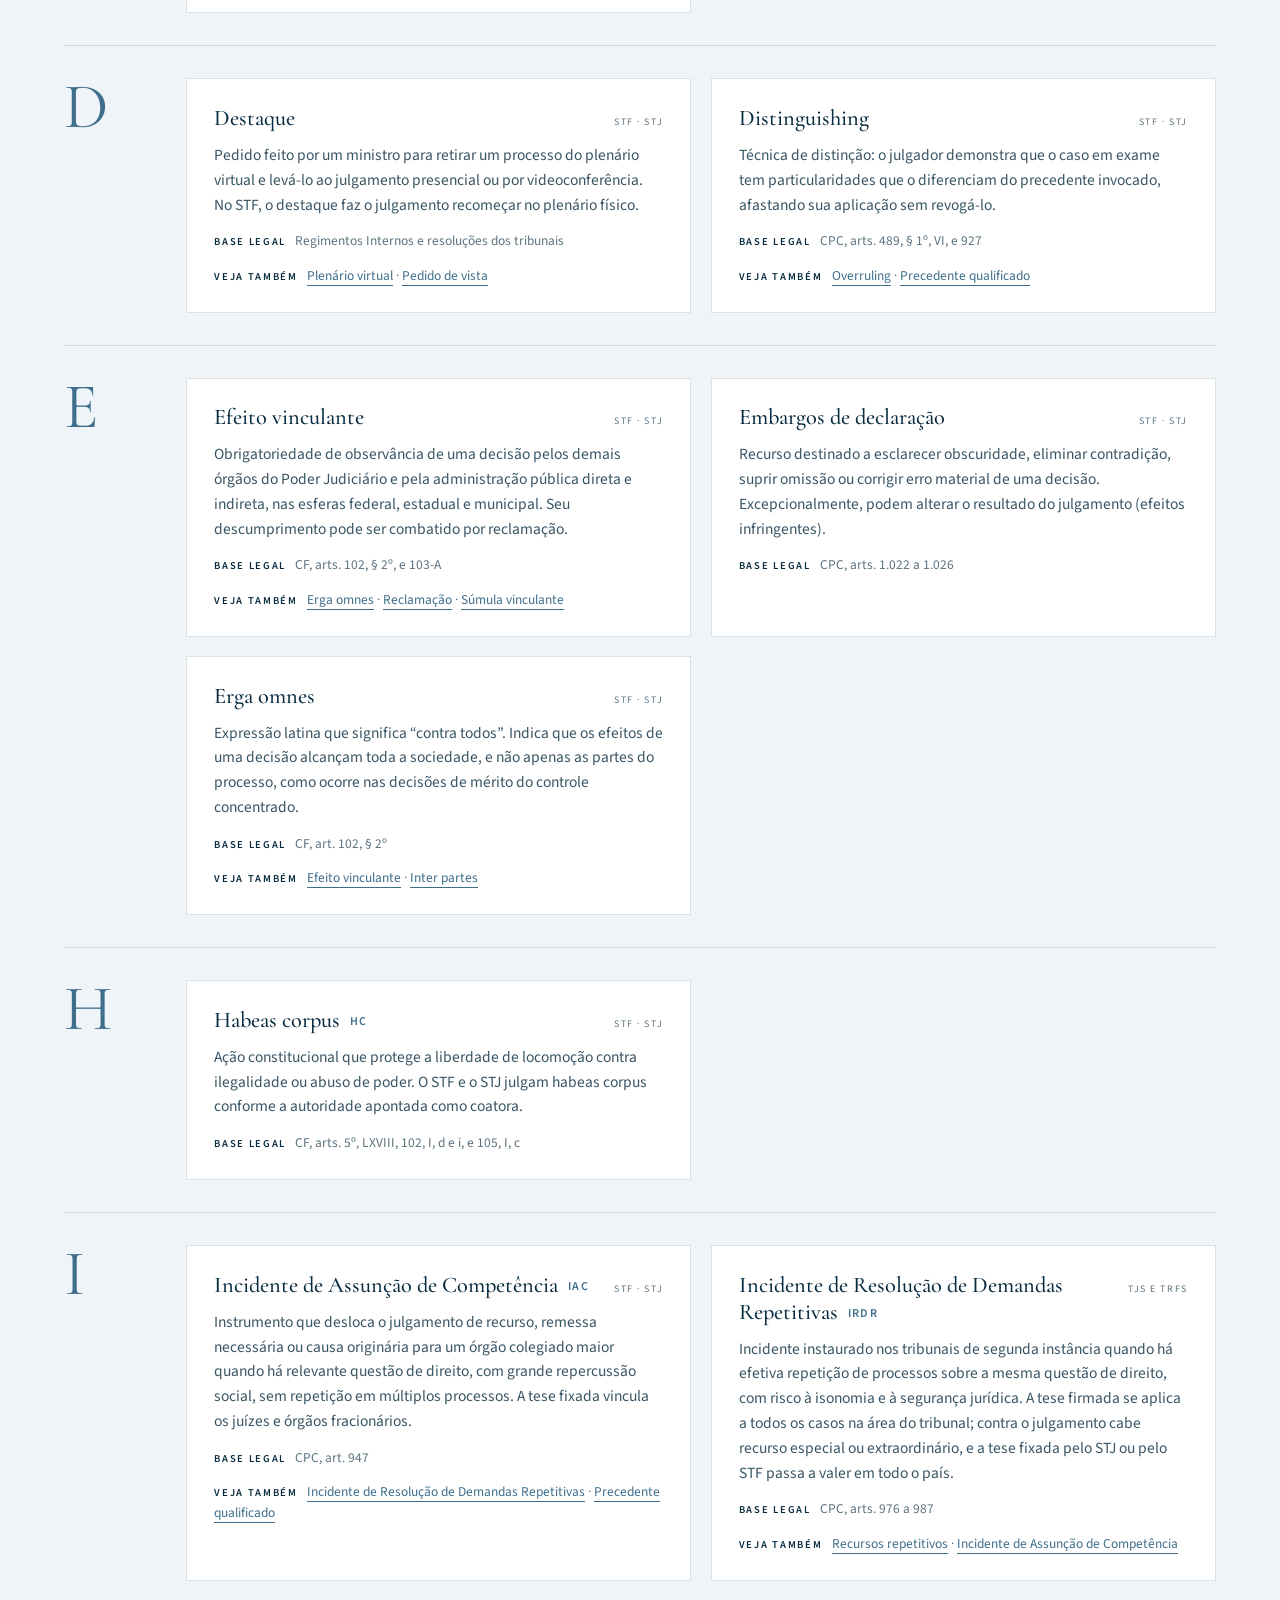
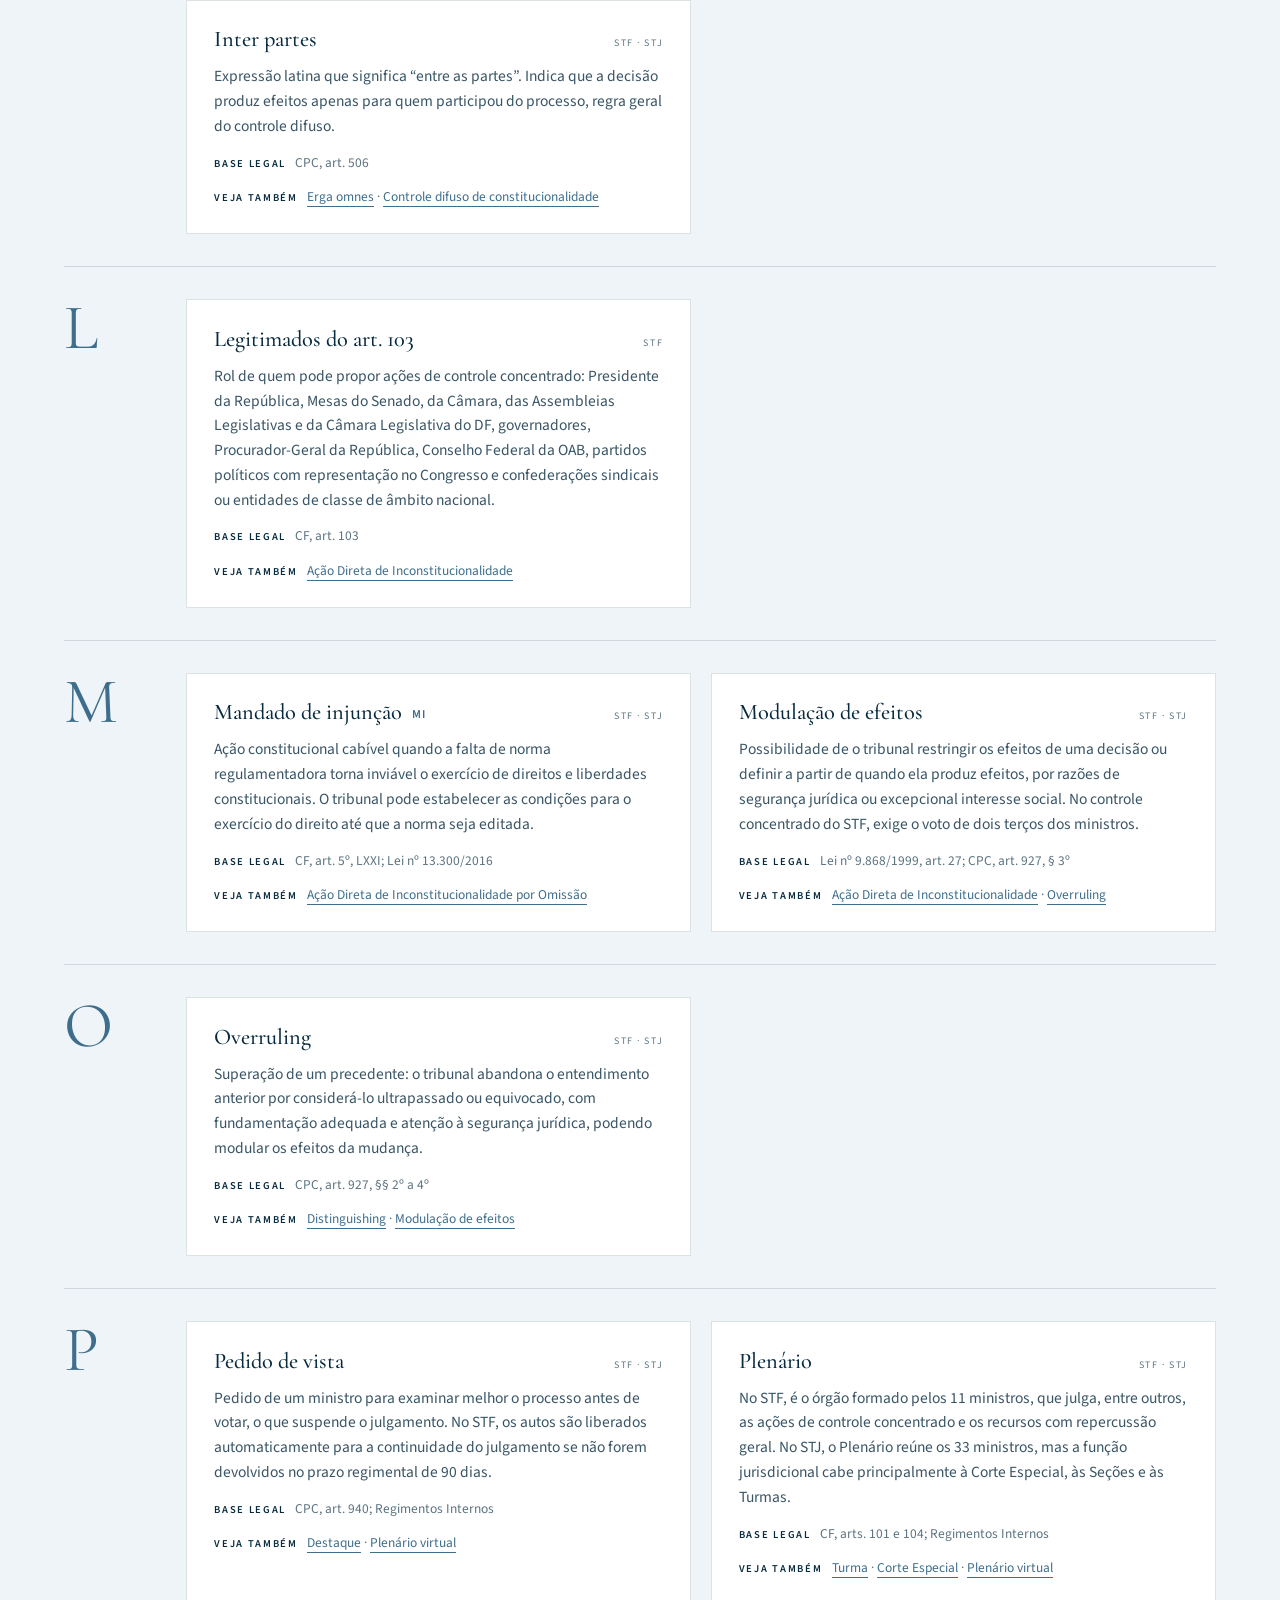
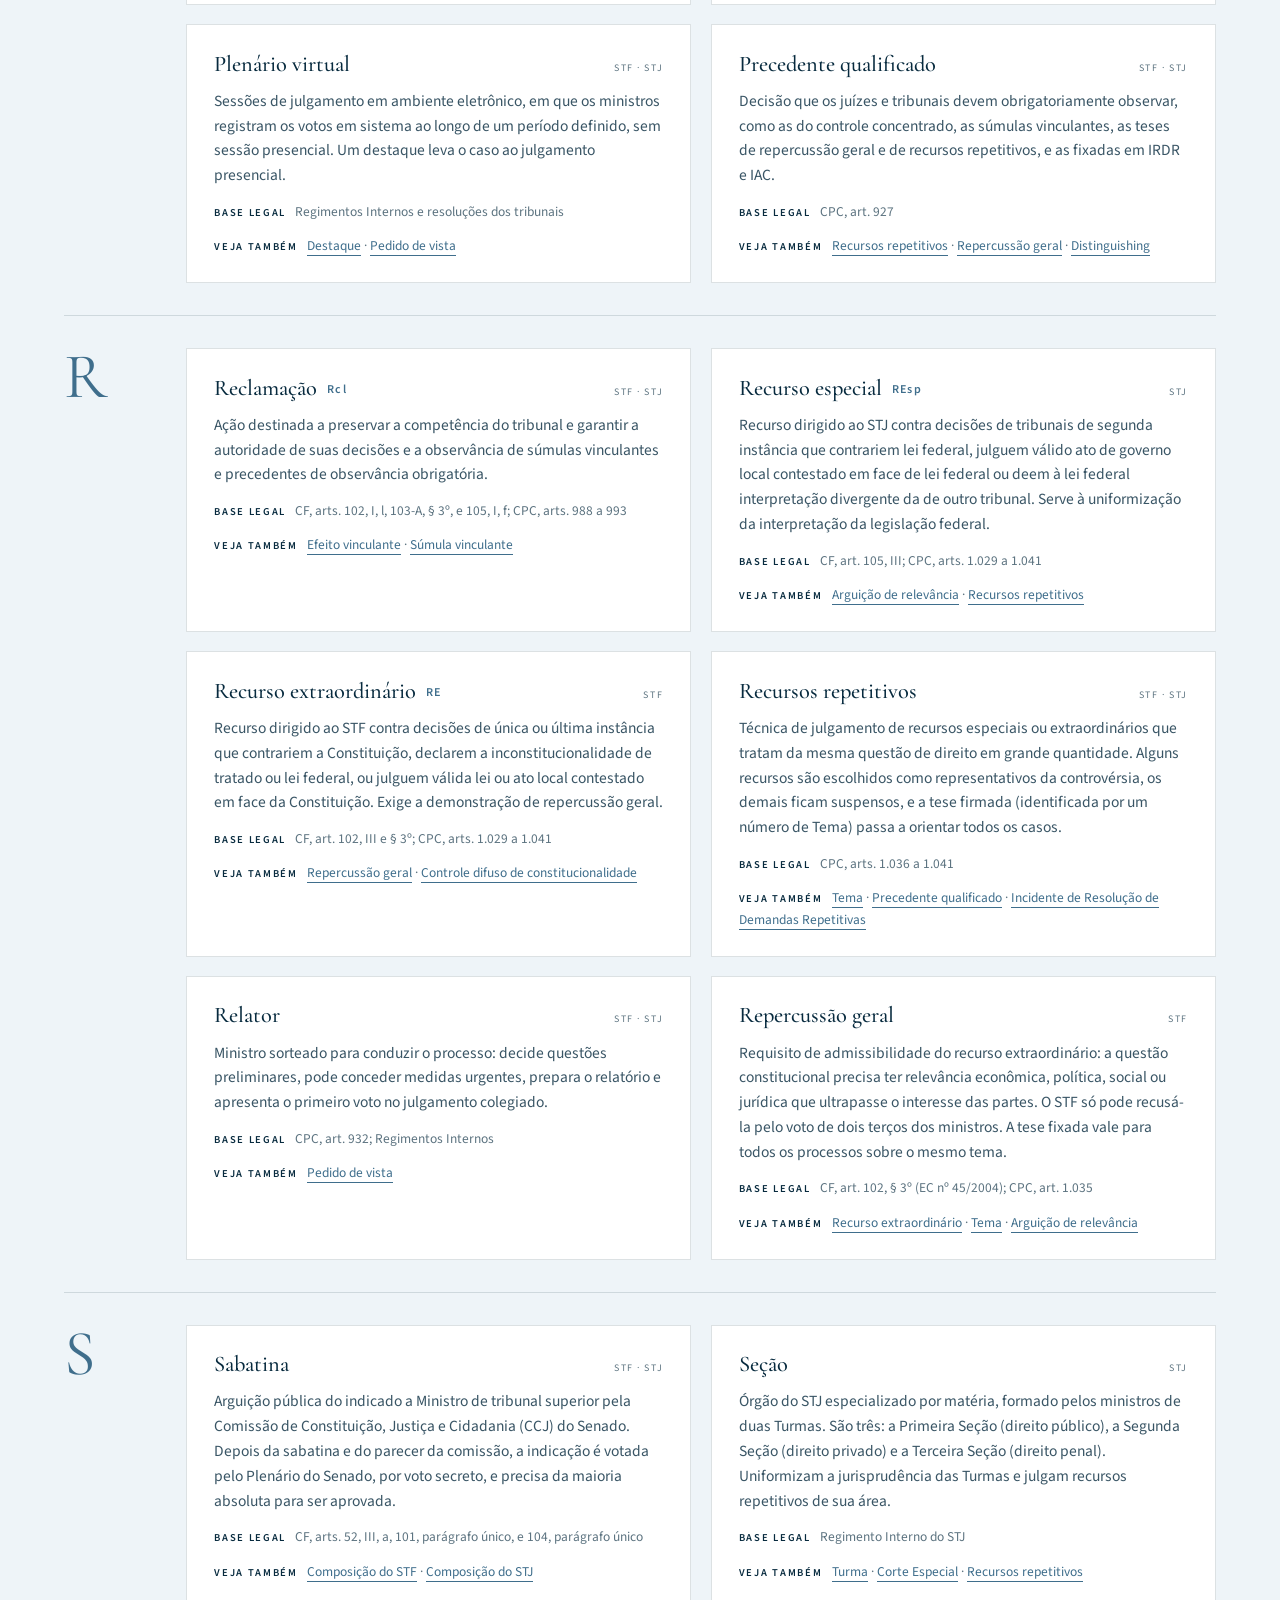
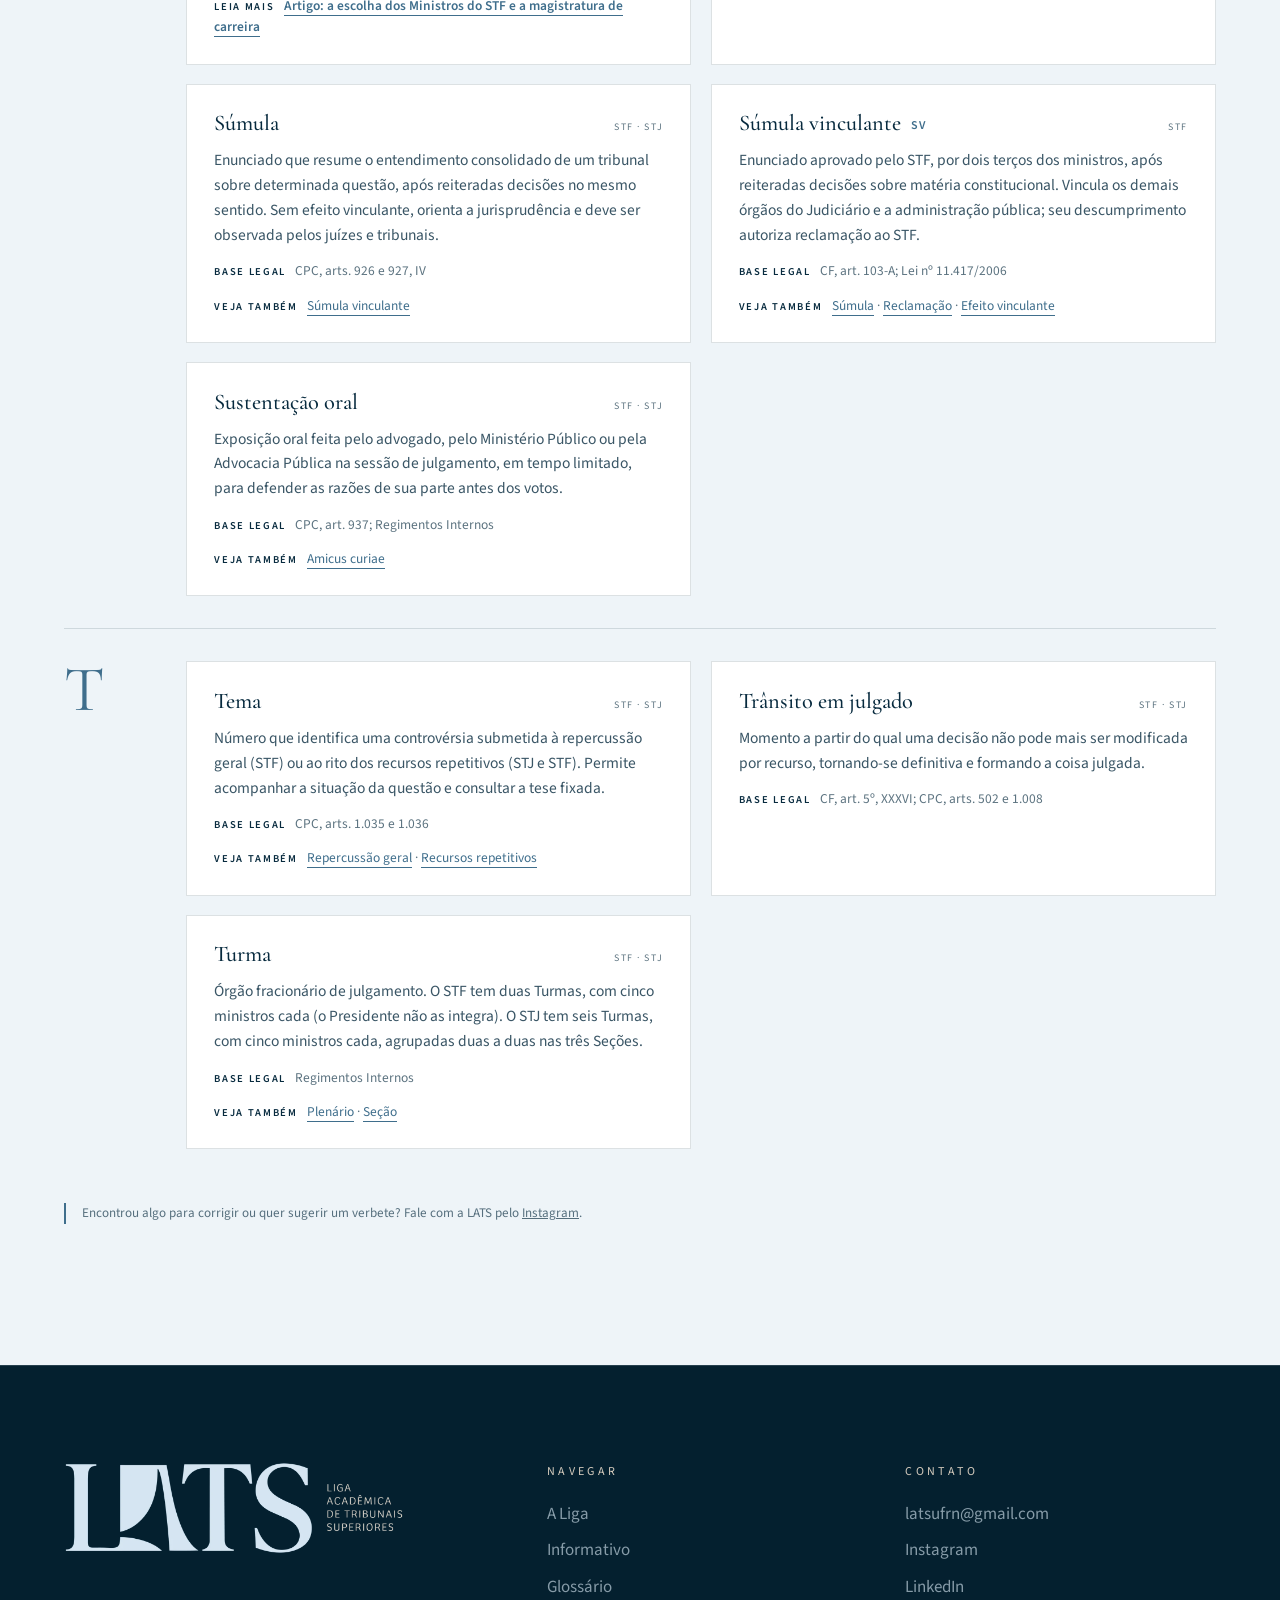
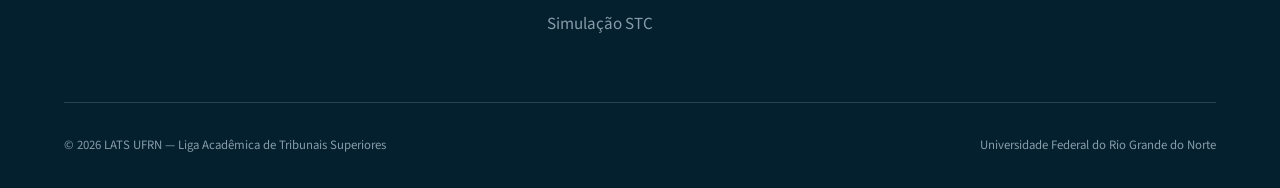
==== commit 912c1dfd: "Ícone do site com o símbolo das colunas (Google, abas e celular) Co-Authored-By: Claude Opus 5.5 <no" ====
--- a/site/glossario.html
+++ b/site/glossario.html
@@ -17,11 +17,14 @@
 <meta property="og:image:width" content="1200">
 <meta property="og:image:height" content="630">
 <meta name="twitter:card" content="summary_large_image">
-<meta name="theme-color" content="#072A3E">
-<link rel="icon" href="assets/img/simbolo.png">
-<link rel="apple-touch-icon" href="assets/img/simbolo.png">
 <link rel="preconnect" href="https://fonts.googleapis.com"><link rel="preconnect" href="https://fonts.gstatic.com" crossorigin>
 <link href="https://fonts.googleapis.com/css2?family=Cinzel:wght@400;500&family=Cormorant+Garamond:ital,wght@0,300;0,400;0,500;1,400&family=Source+Sans+3:wght@300;400;600&display=swap" rel="stylesheet">
+<link rel="icon" href="/favicon.ico" sizes="any">
+<link rel="icon" type="image/png" sizes="48x48" href="assets/img/icones/icone-48.png">
+<link rel="icon" type="image/png" sizes="192x192" href="assets/img/icones/icone-192.png">
+<link rel="apple-touch-icon" href="assets/img/icones/apple-touch-icon.png">
+<link rel="manifest" href="/site.webmanifest">
+<meta name="theme-color" content="#072A3E">
 <link rel="stylesheet" href="assets/css/style.css?v=20261114">
 </head>
 <body class="theme-liga">
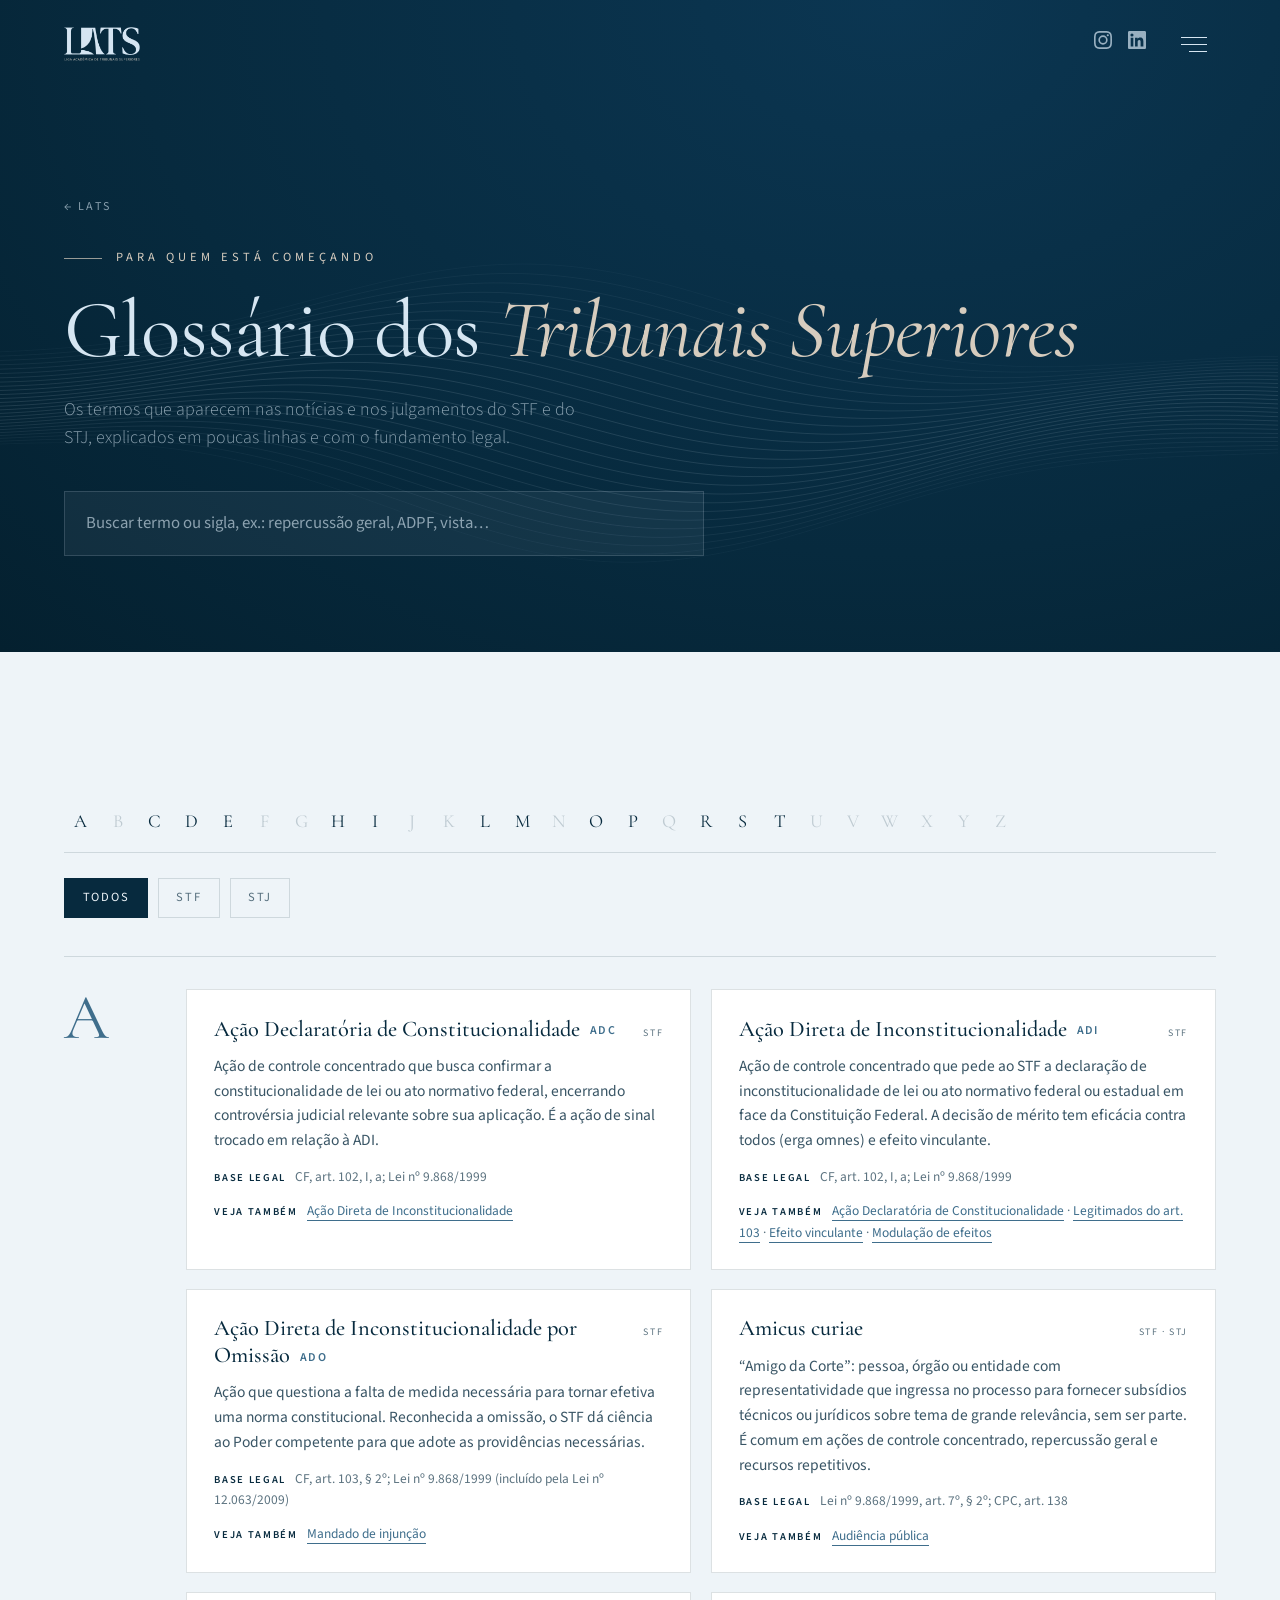
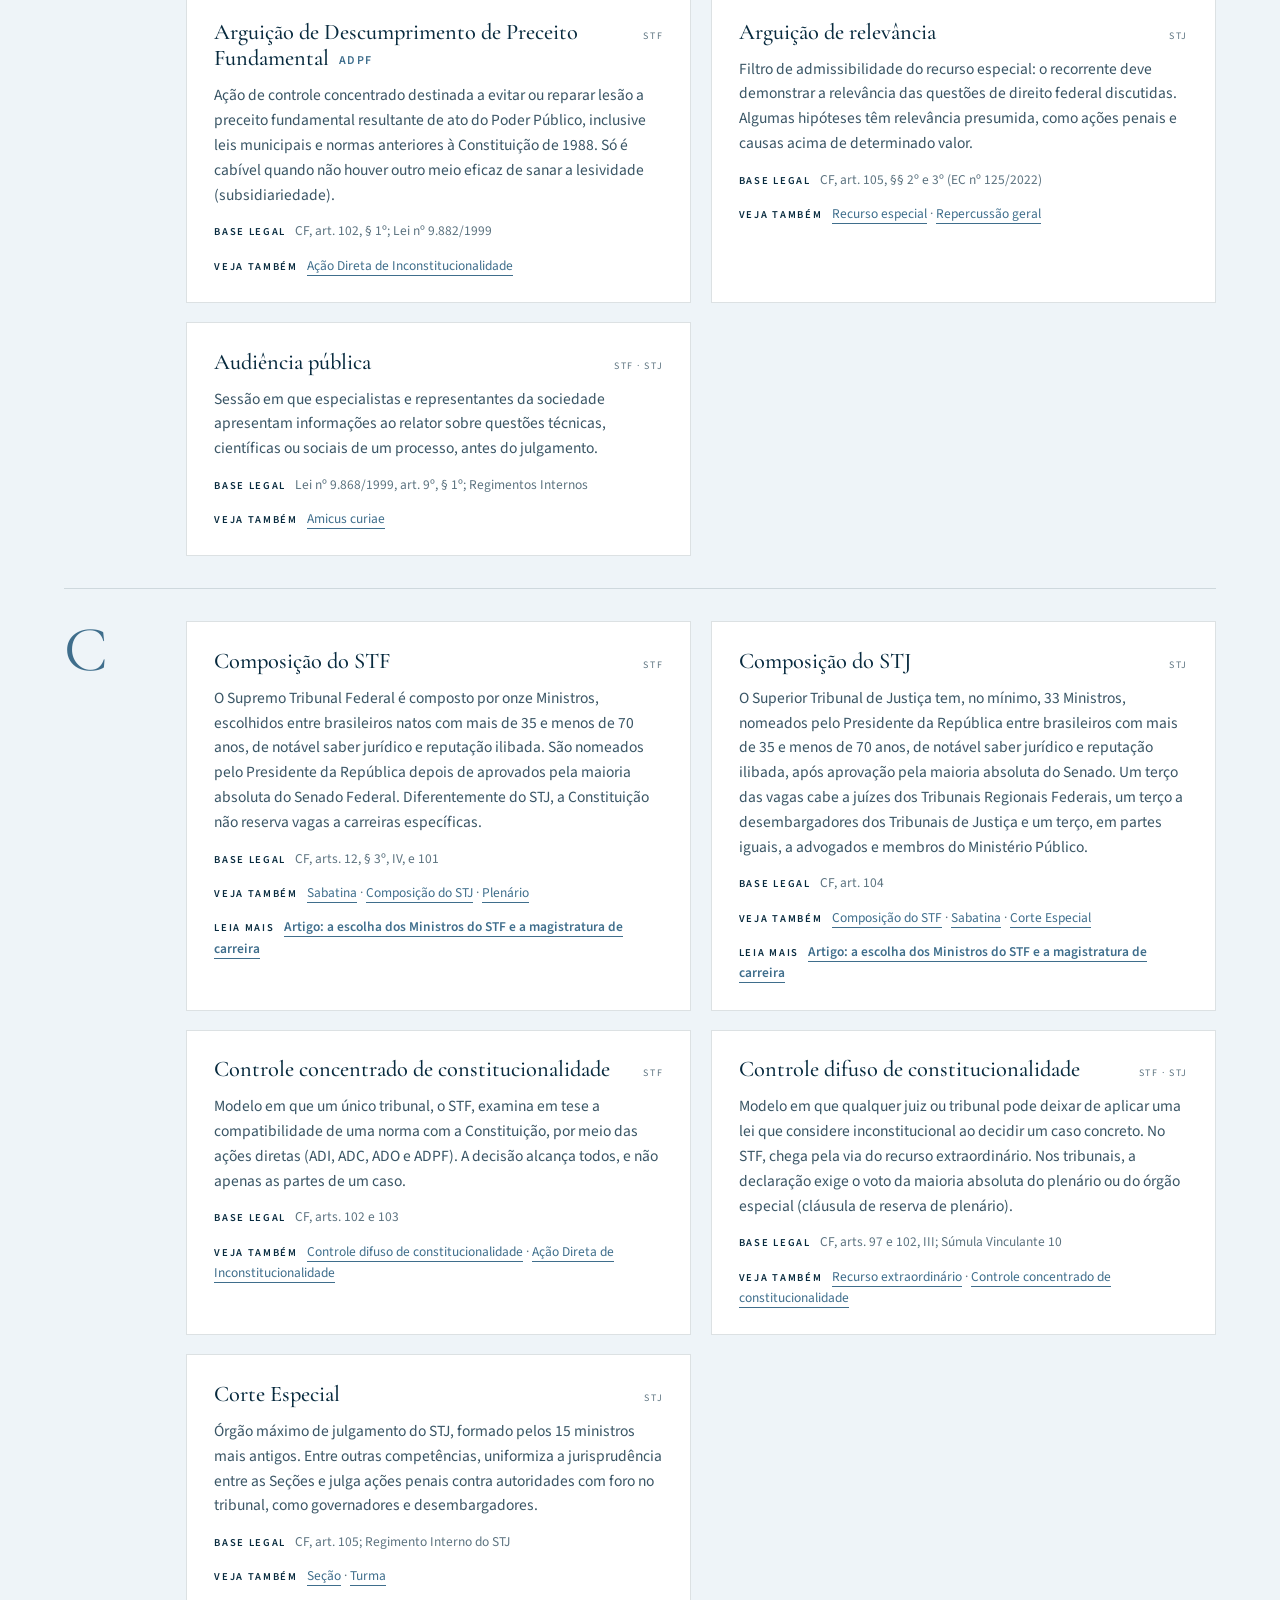
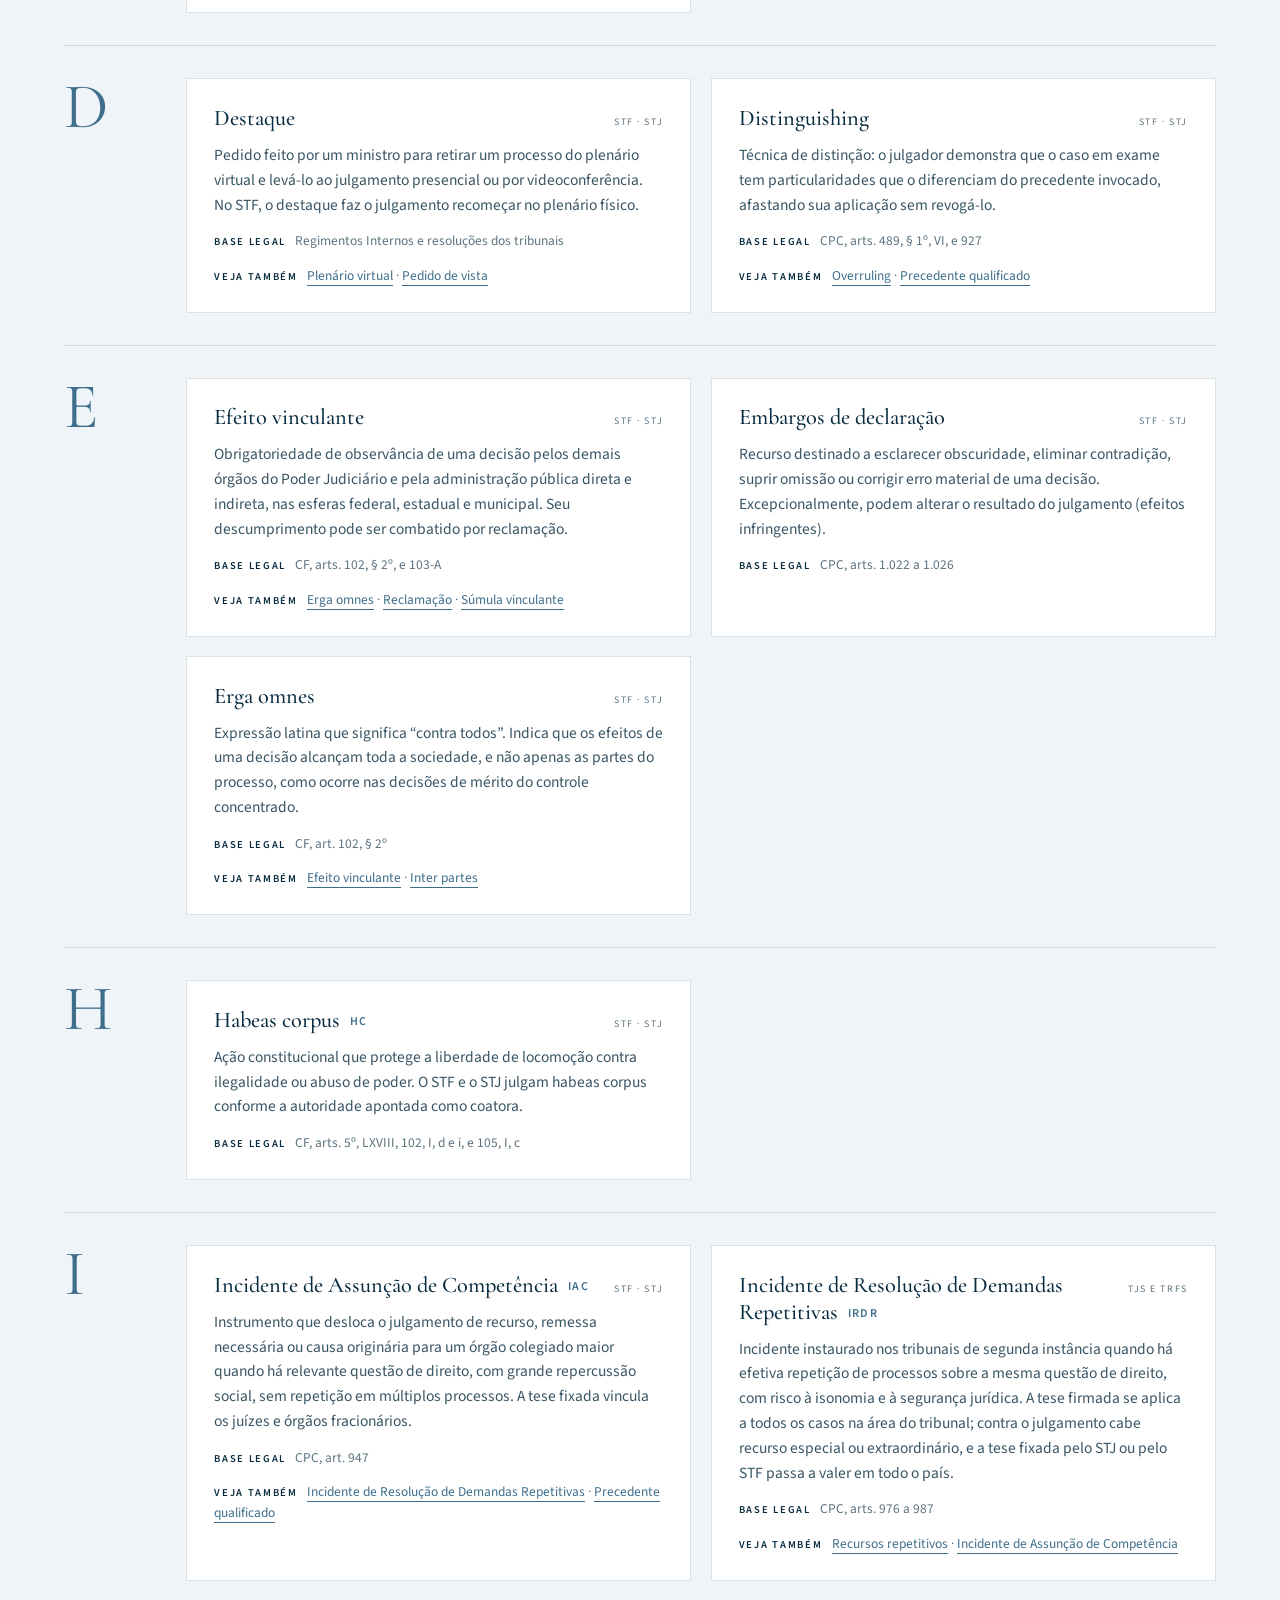
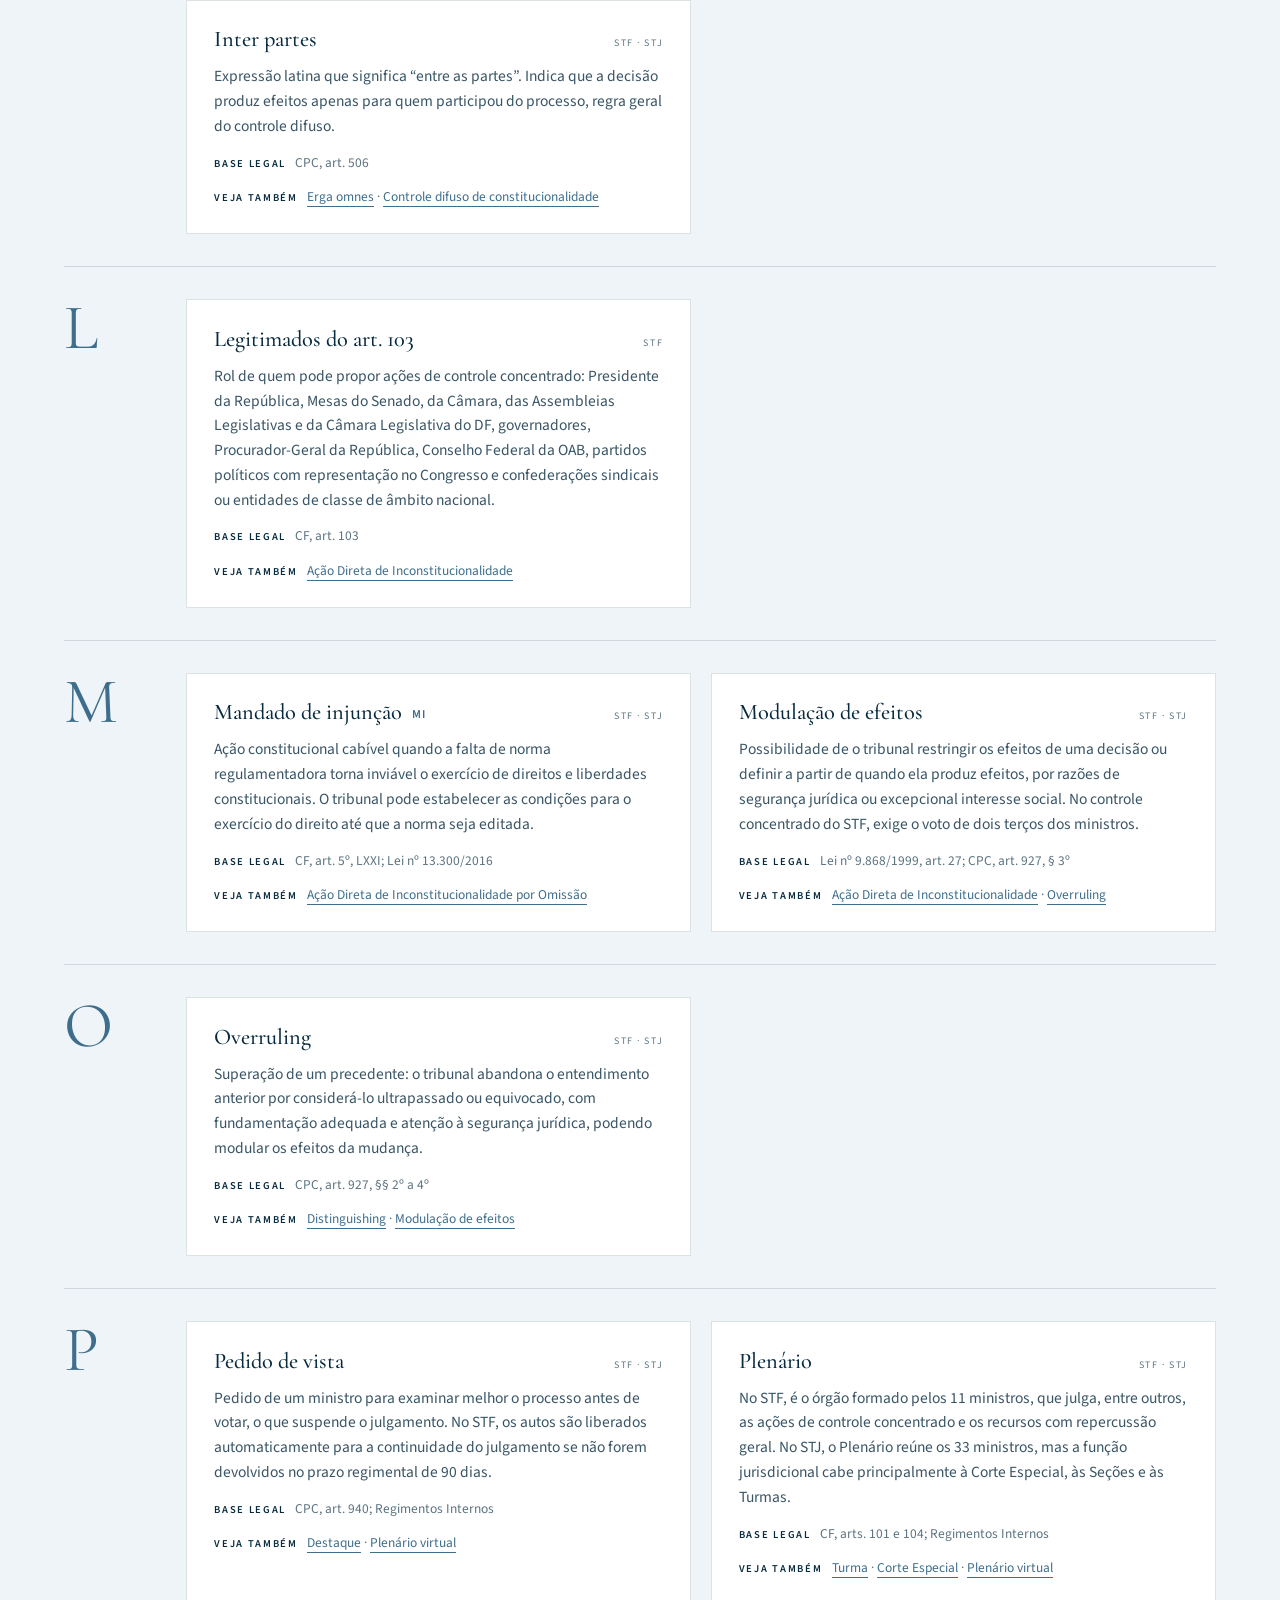
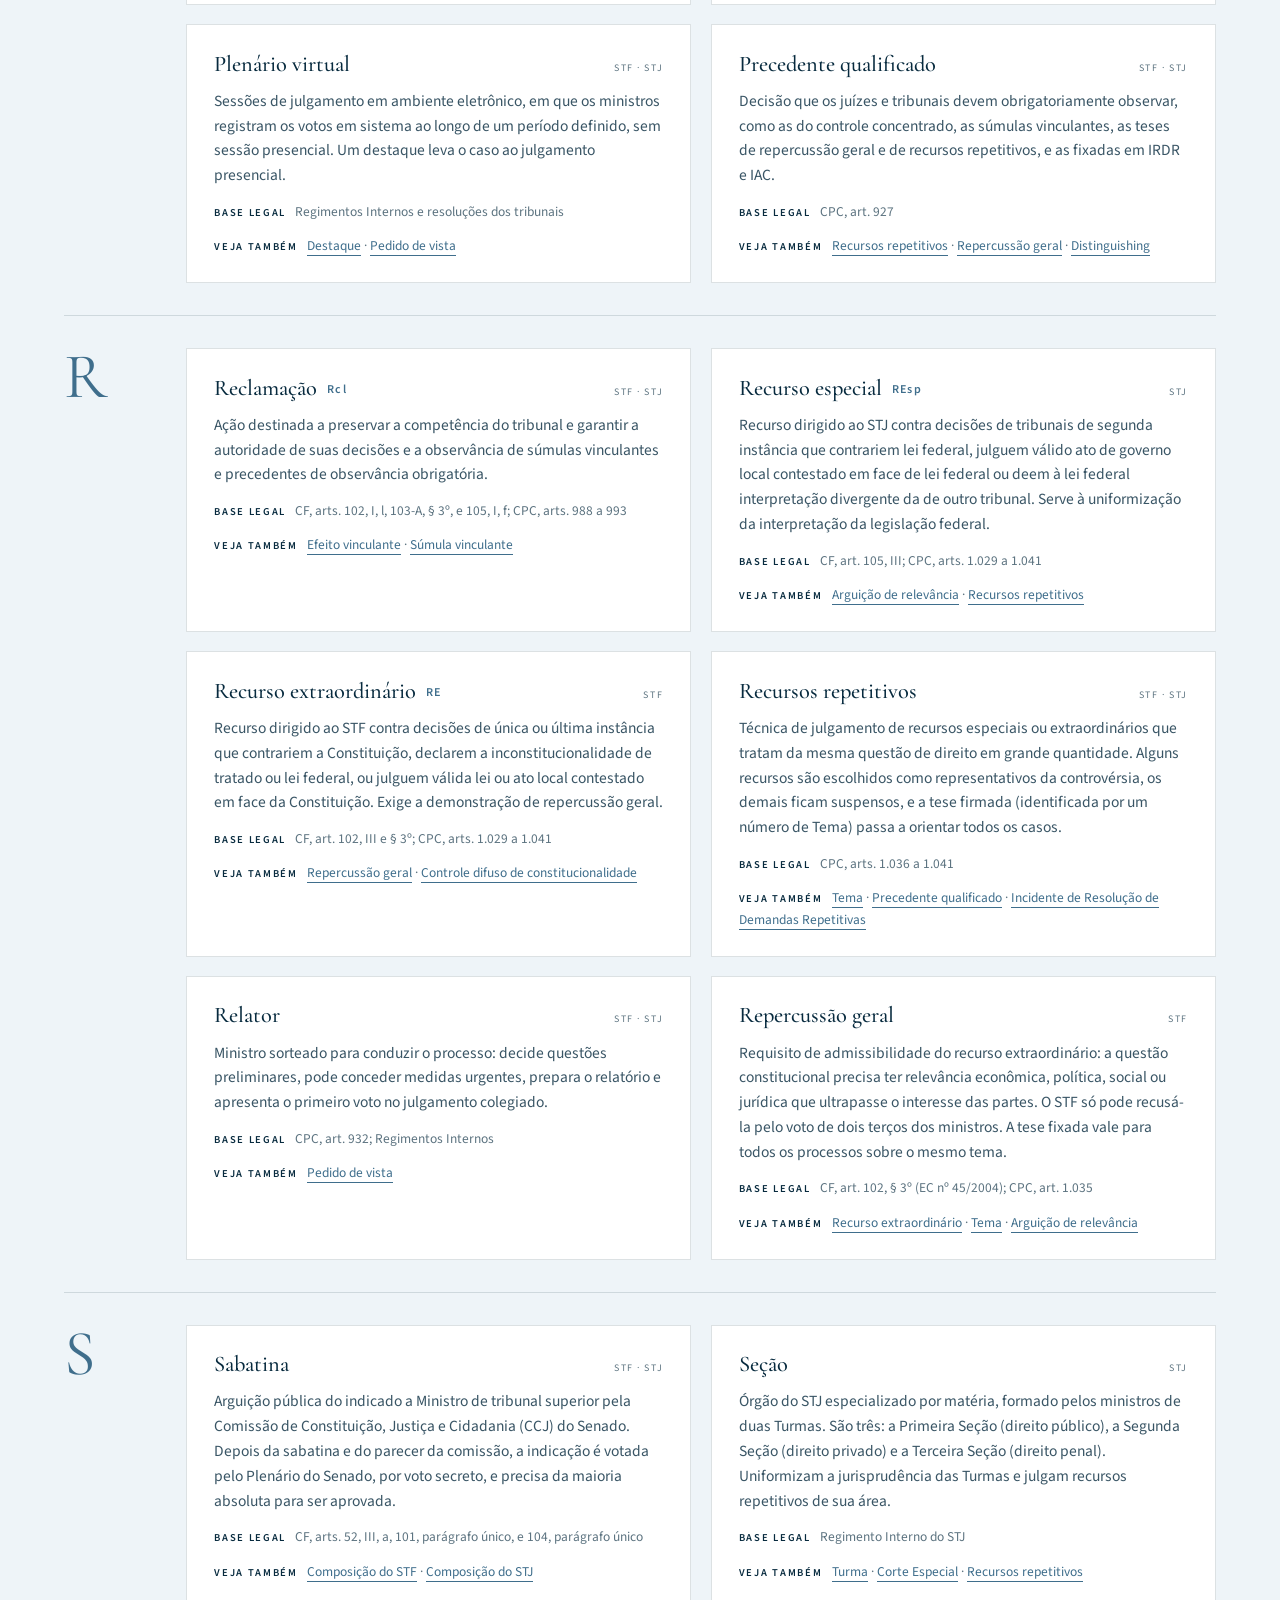
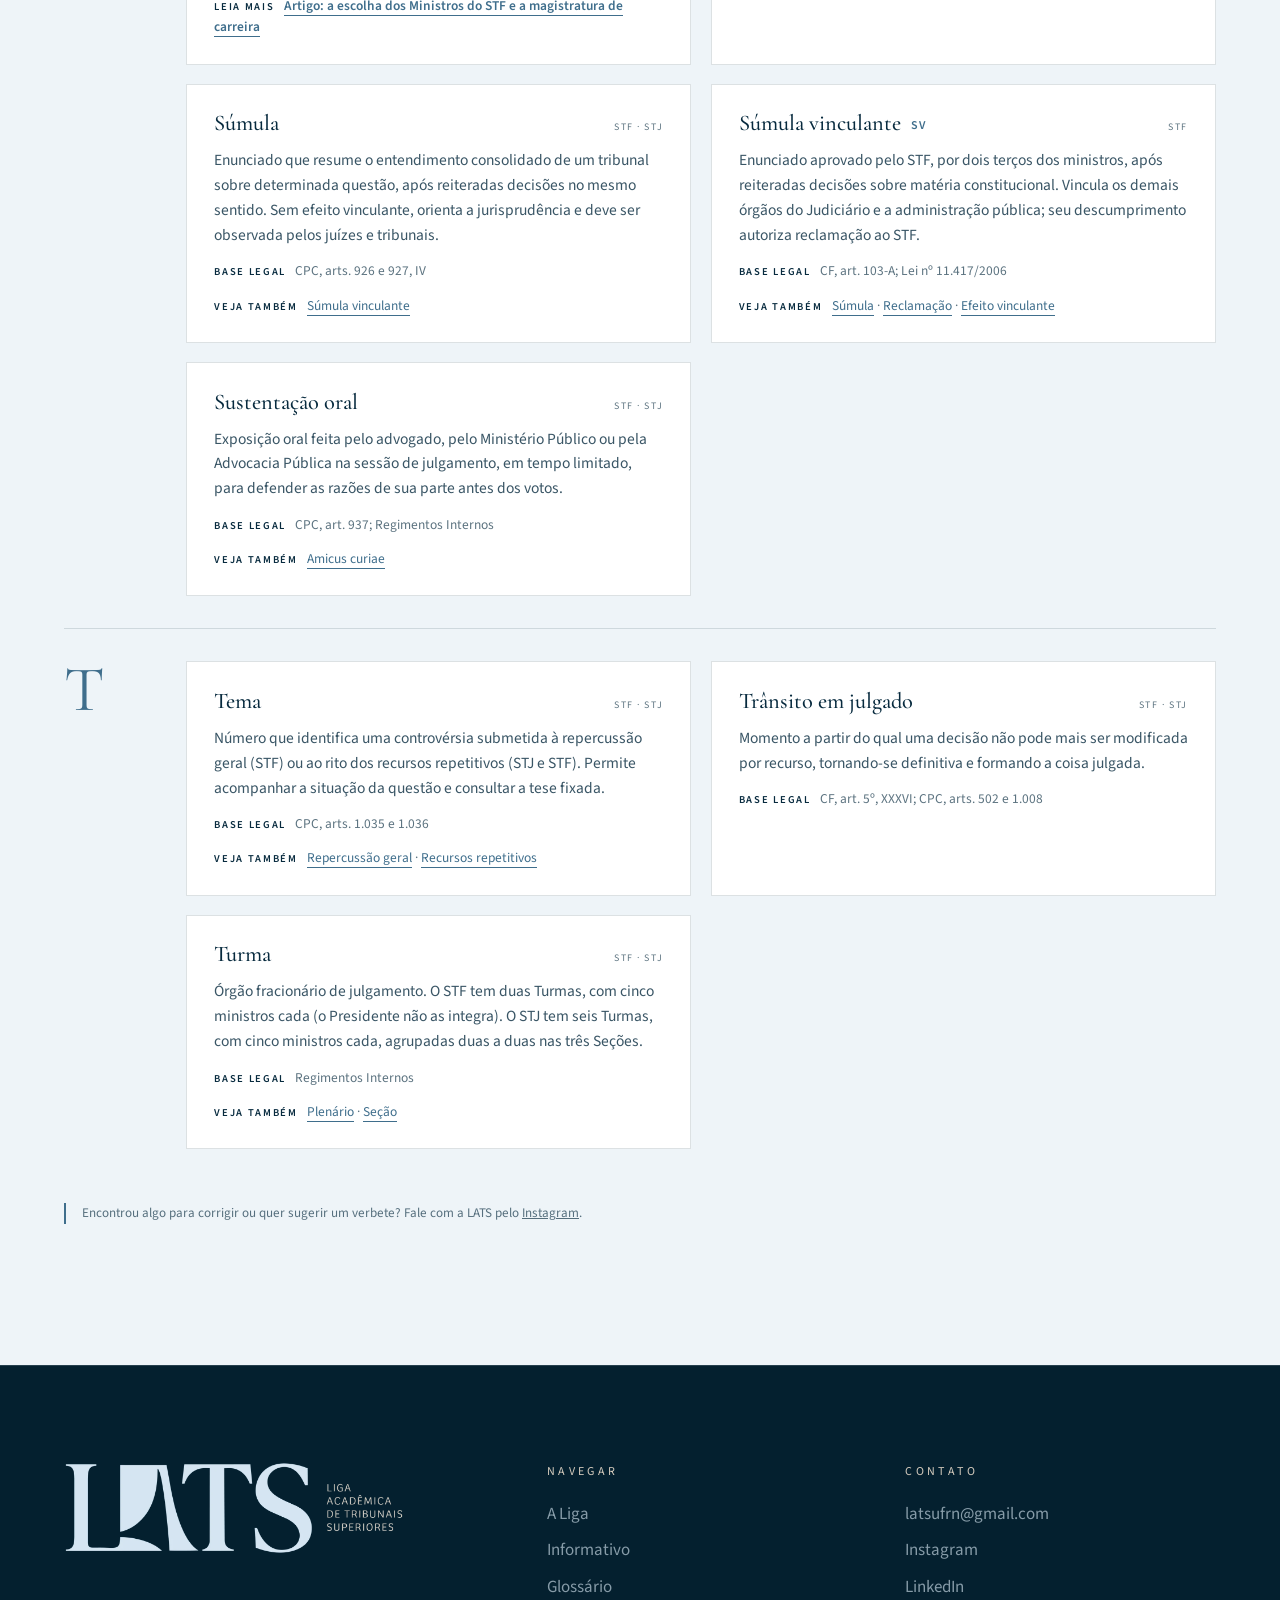
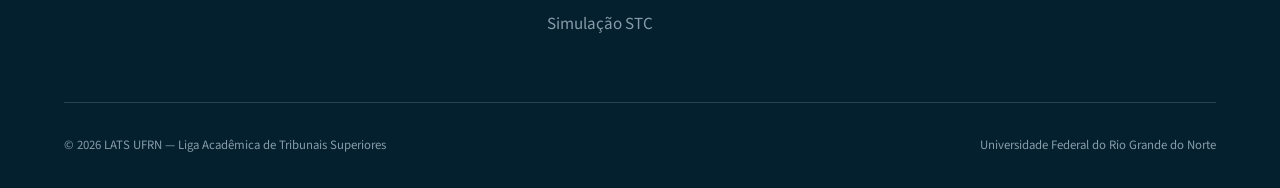
==== commit f3bb88f0: "Ícone com fundo claro para não ganhar borda branca no Chrome escuro Co-Authored-By: Claude Opus 5.5 " ====
--- a/site/glossario.html
+++ b/site/glossario.html
@@ -19,9 +19,9 @@
 <meta name="twitter:card" content="summary_large_image">
 <link rel="preconnect" href="https://fonts.googleapis.com"><link rel="preconnect" href="https://fonts.gstatic.com" crossorigin>
 <link href="https://fonts.googleapis.com/css2?family=Cinzel:wght@400;500&family=Cormorant+Garamond:ital,wght@0,300;0,400;0,500;1,400&family=Source+Sans+3:wght@300;400;600&display=swap" rel="stylesheet">
-<link rel="icon" href="/favicon.ico" sizes="any">
-<link rel="icon" type="image/png" sizes="48x48" href="assets/img/icones/icone-48.png">
-<link rel="icon" type="image/png" sizes="192x192" href="assets/img/icones/icone-192.png">
+<link rel="icon" href="/favicon.ico?v=2" sizes="any">
+<link rel="icon" type="image/png" sizes="48x48" href="assets/img/icones/icone-48.png?v=2">
+<link rel="icon" type="image/png" sizes="192x192" href="assets/img/icones/icone-192.png?v=2">
 <link rel="apple-touch-icon" href="assets/img/icones/apple-touch-icon.png">
 <link rel="manifest" href="/site.webmanifest">
 <meta name="theme-color" content="#072A3E">
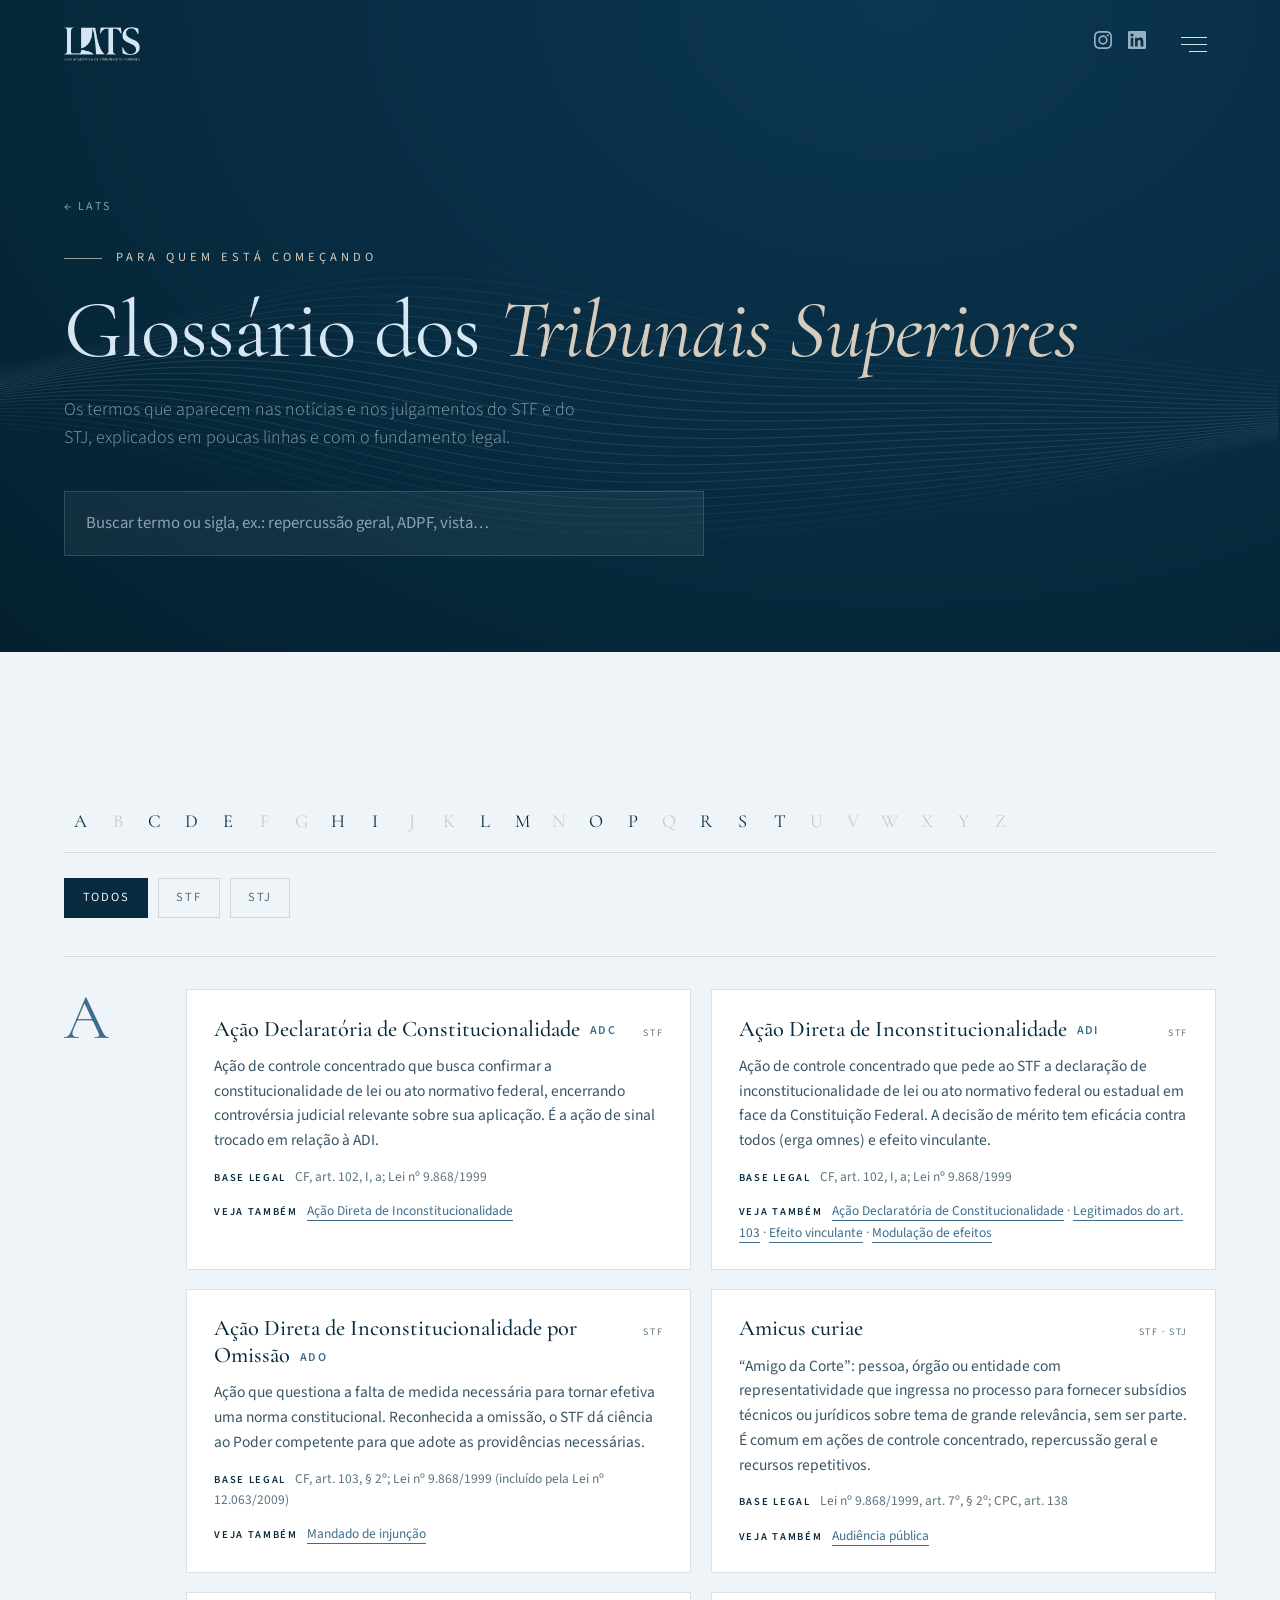
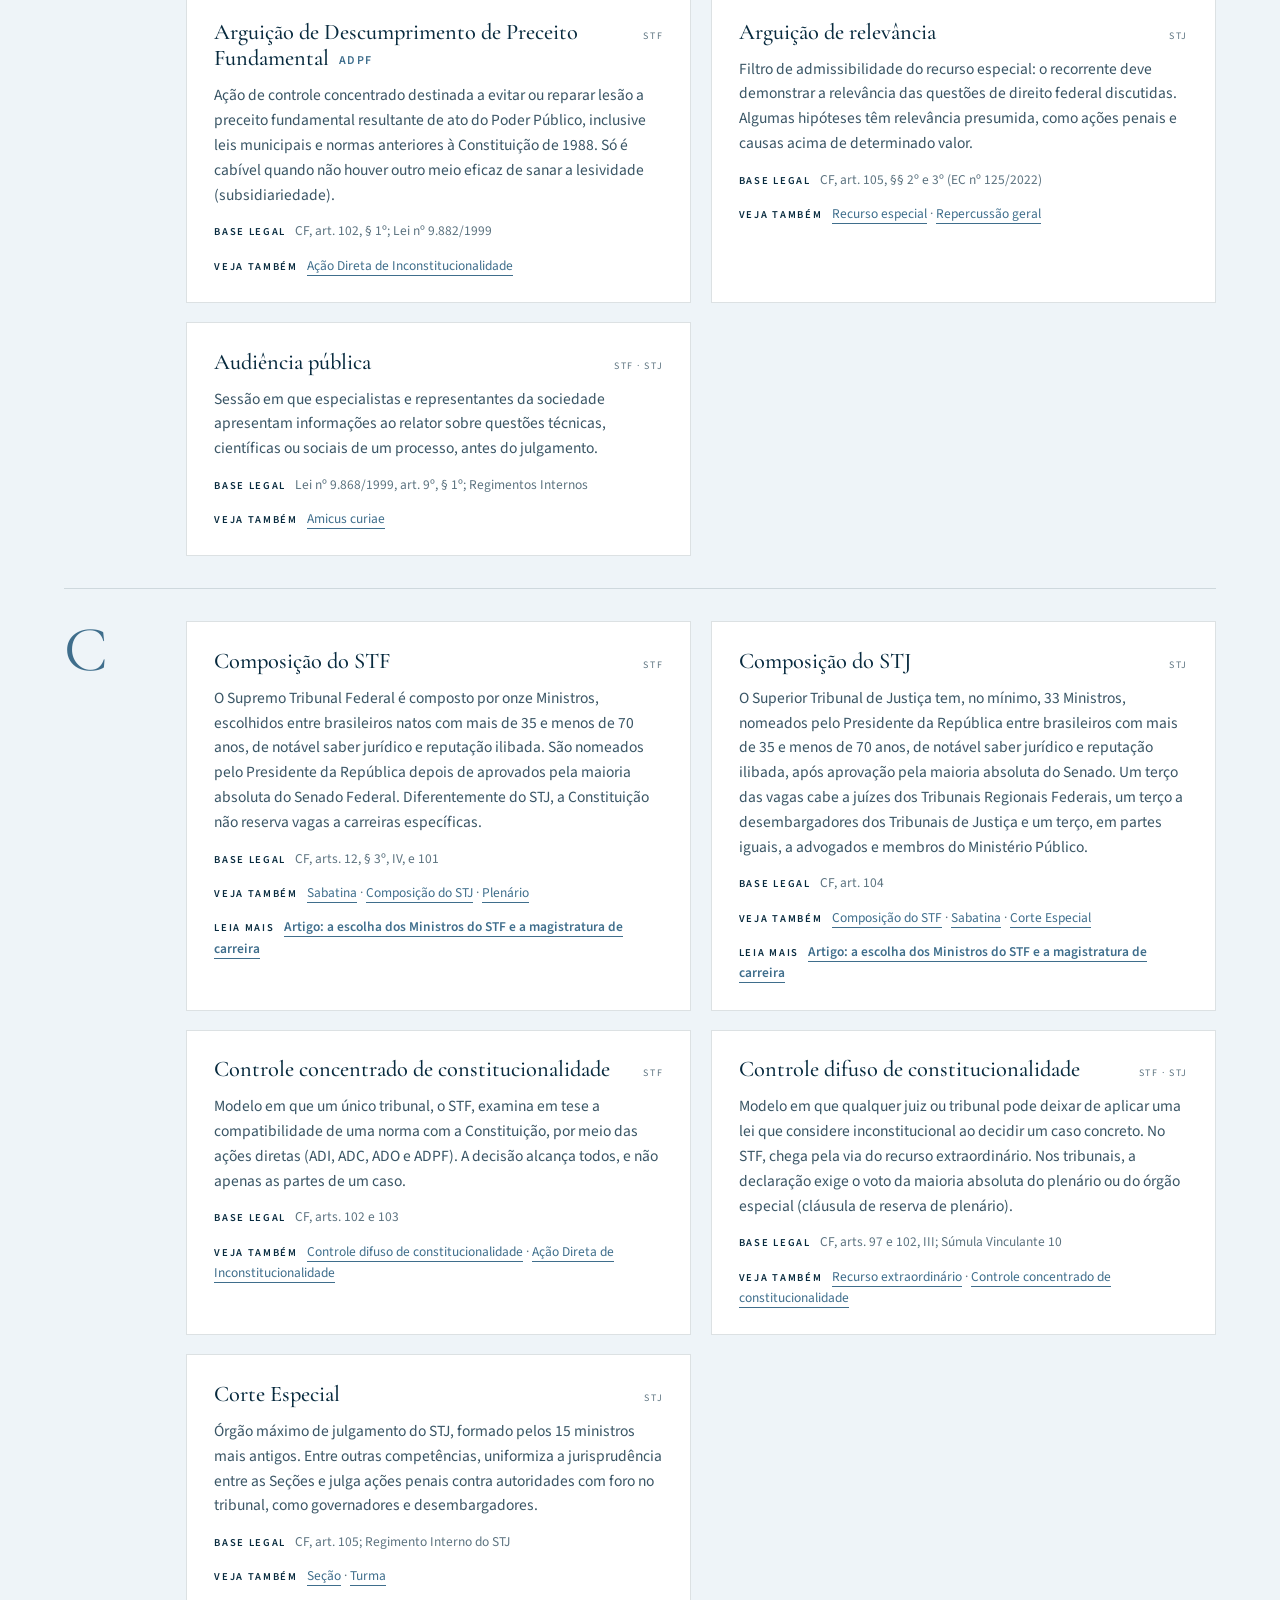
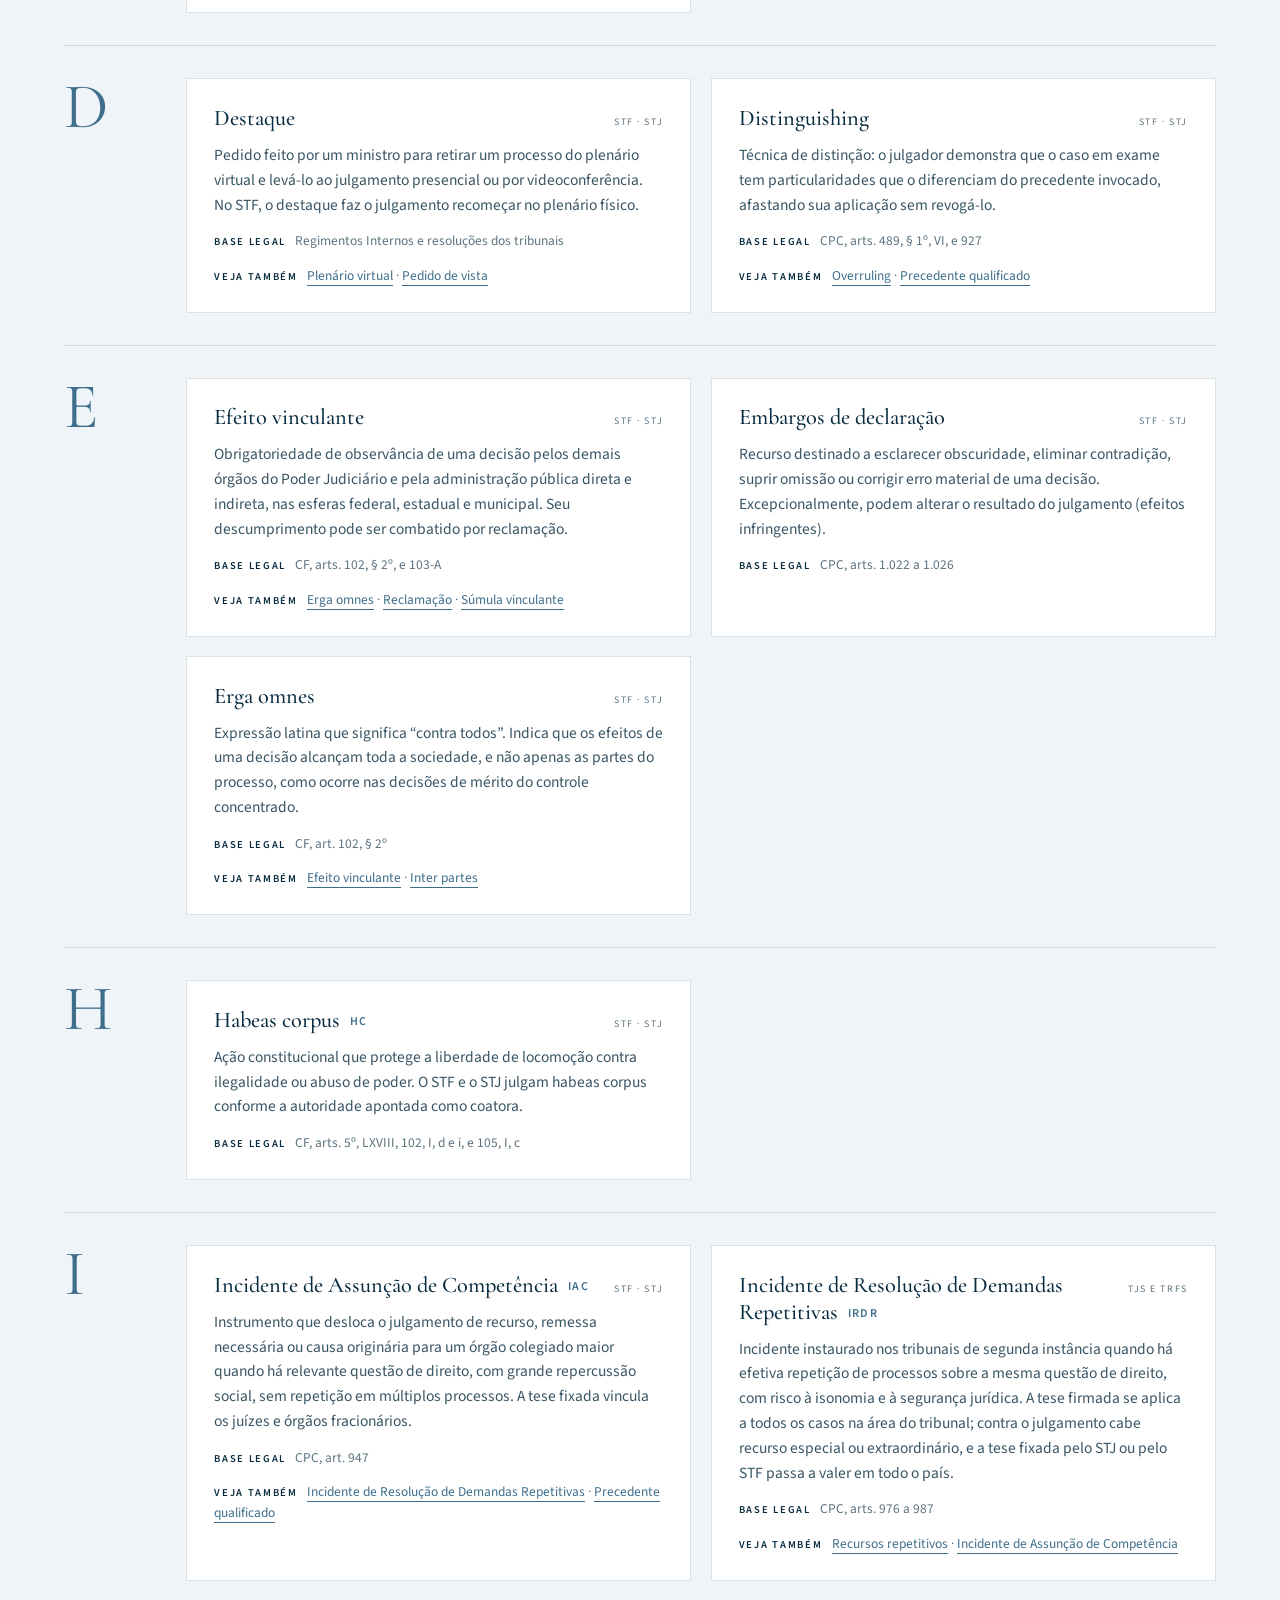
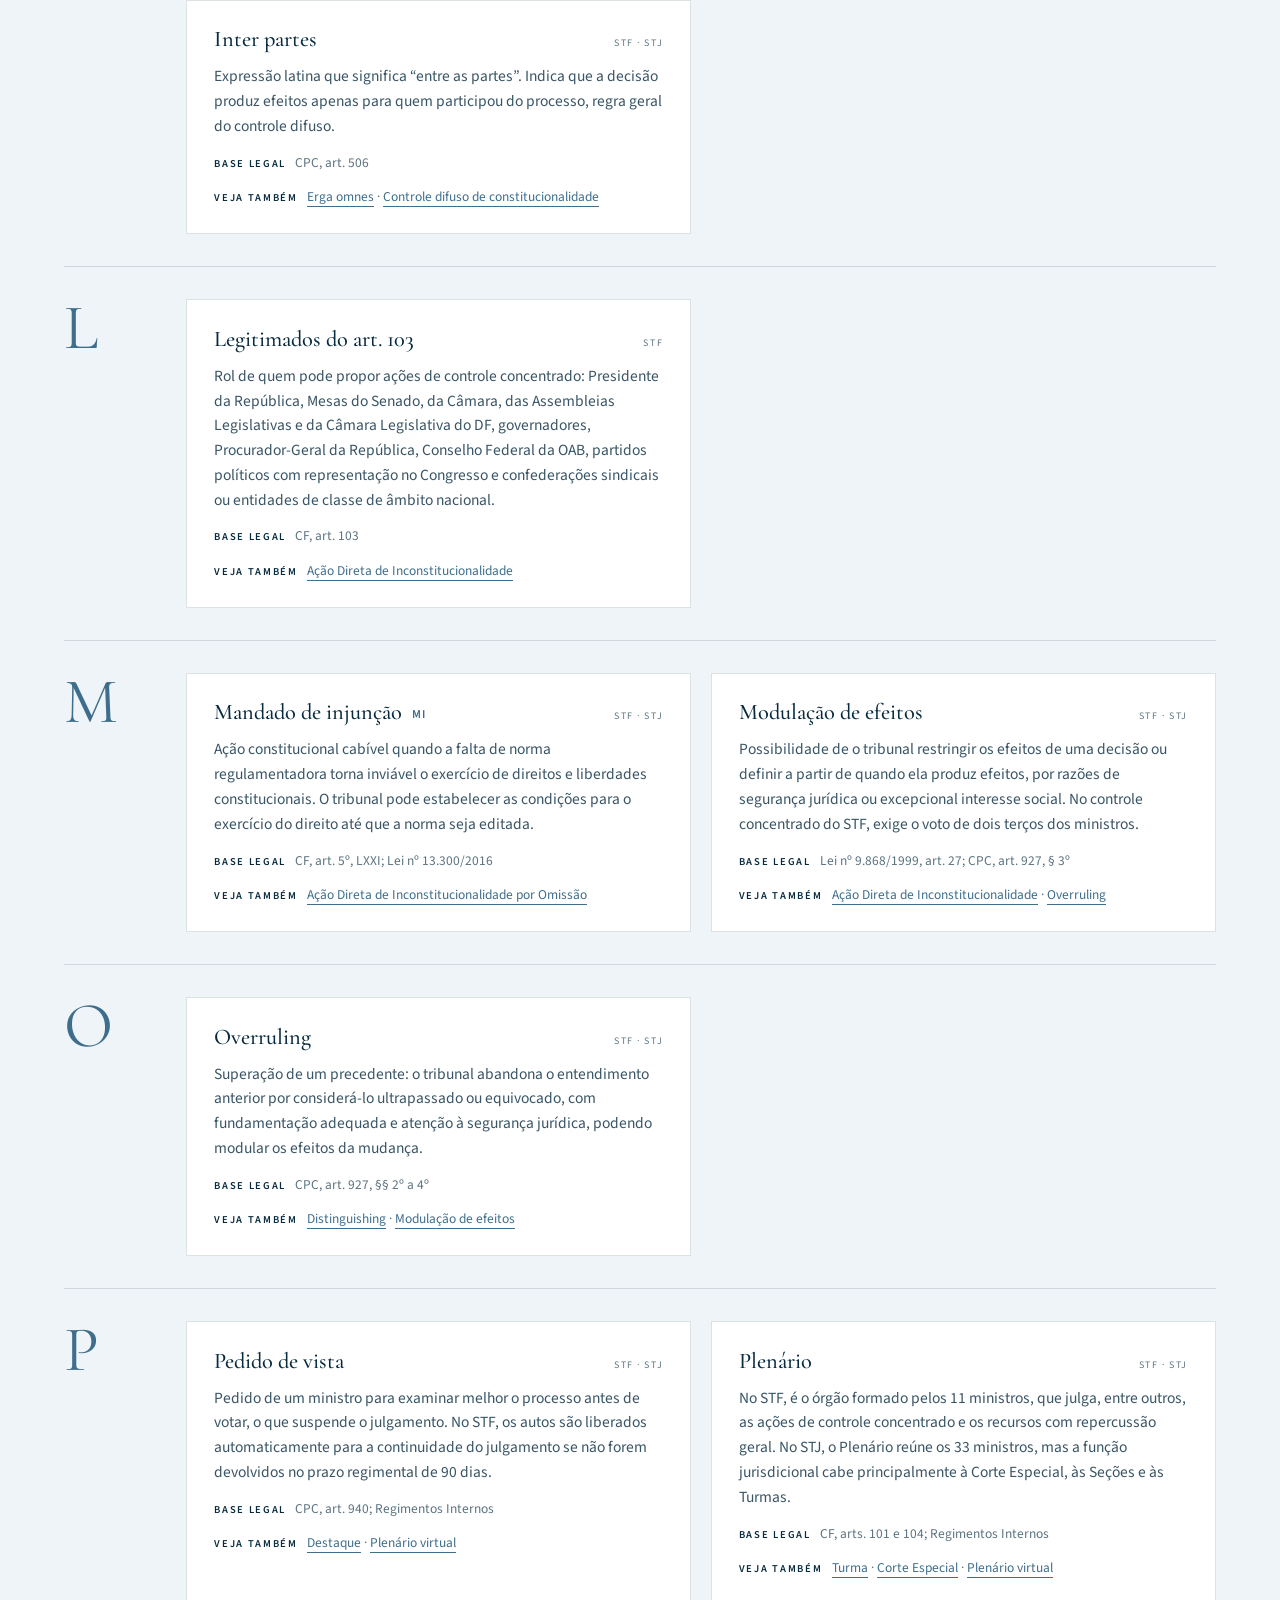
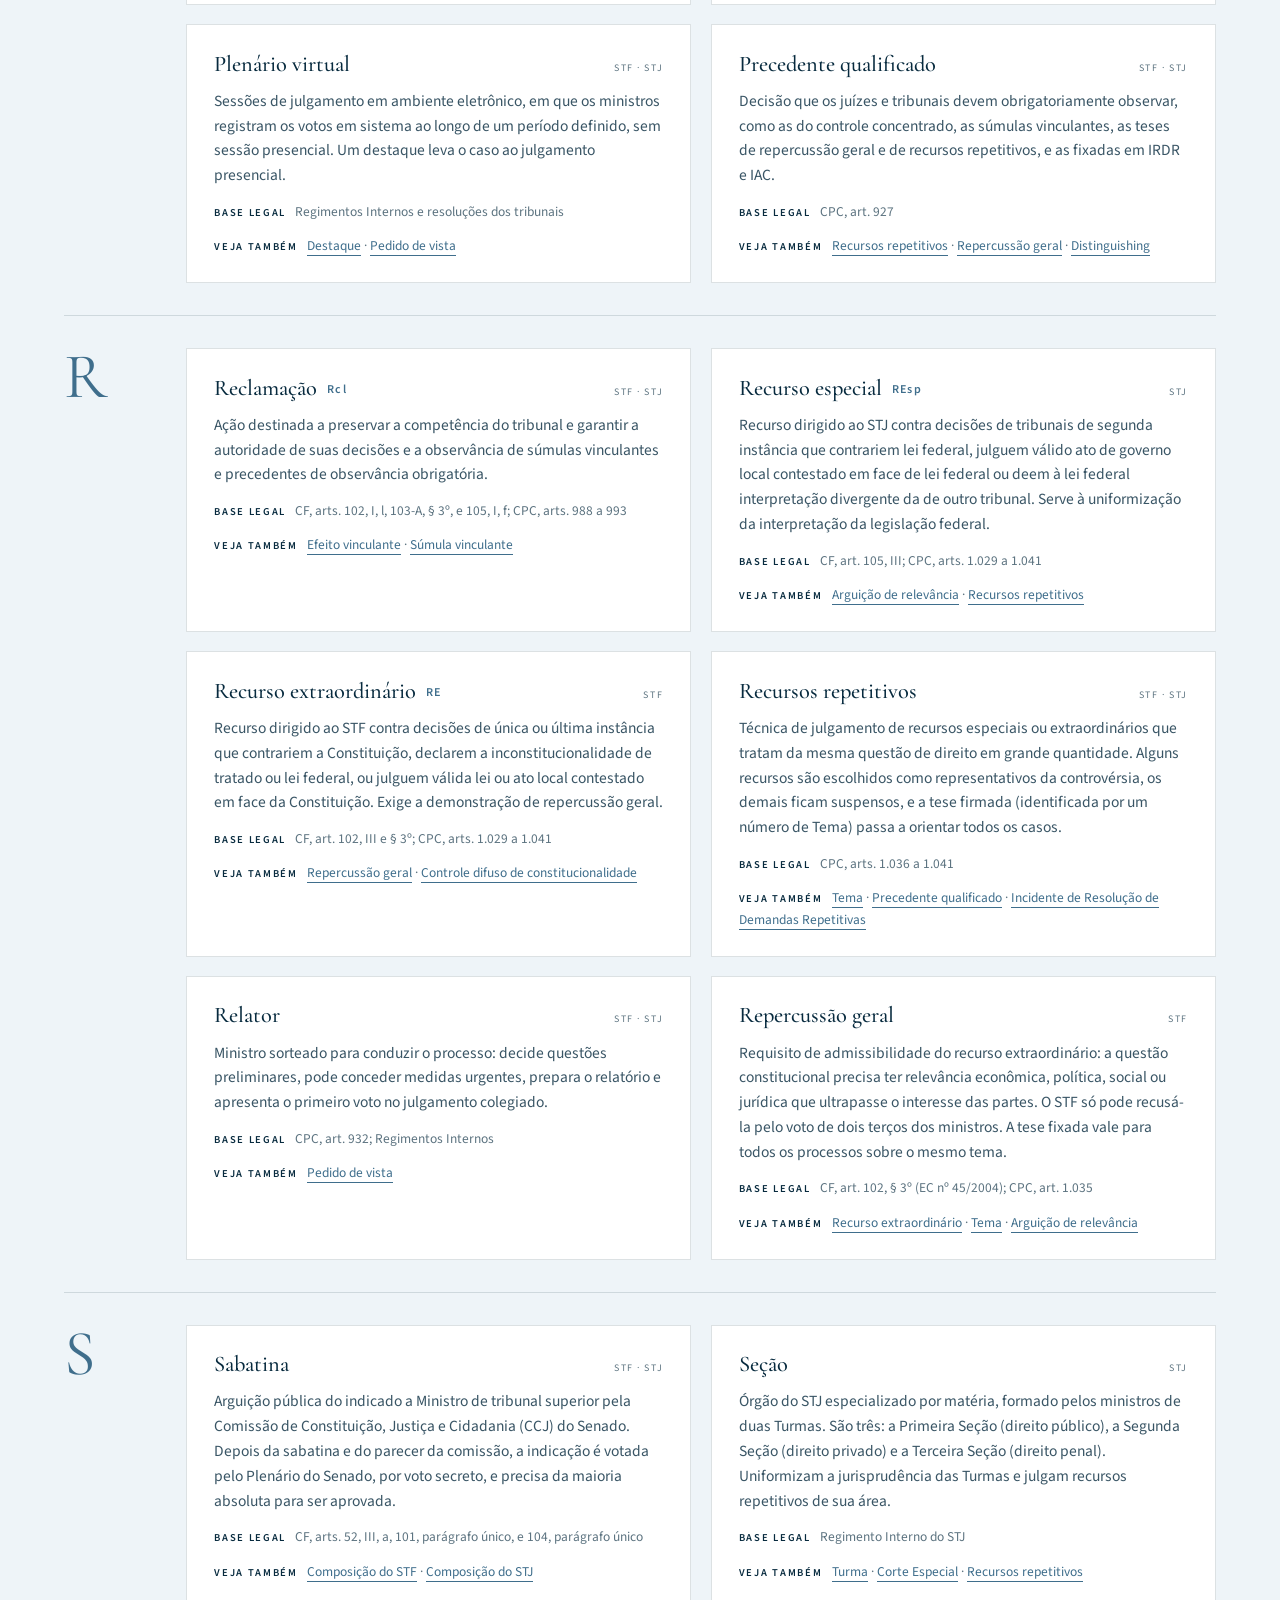
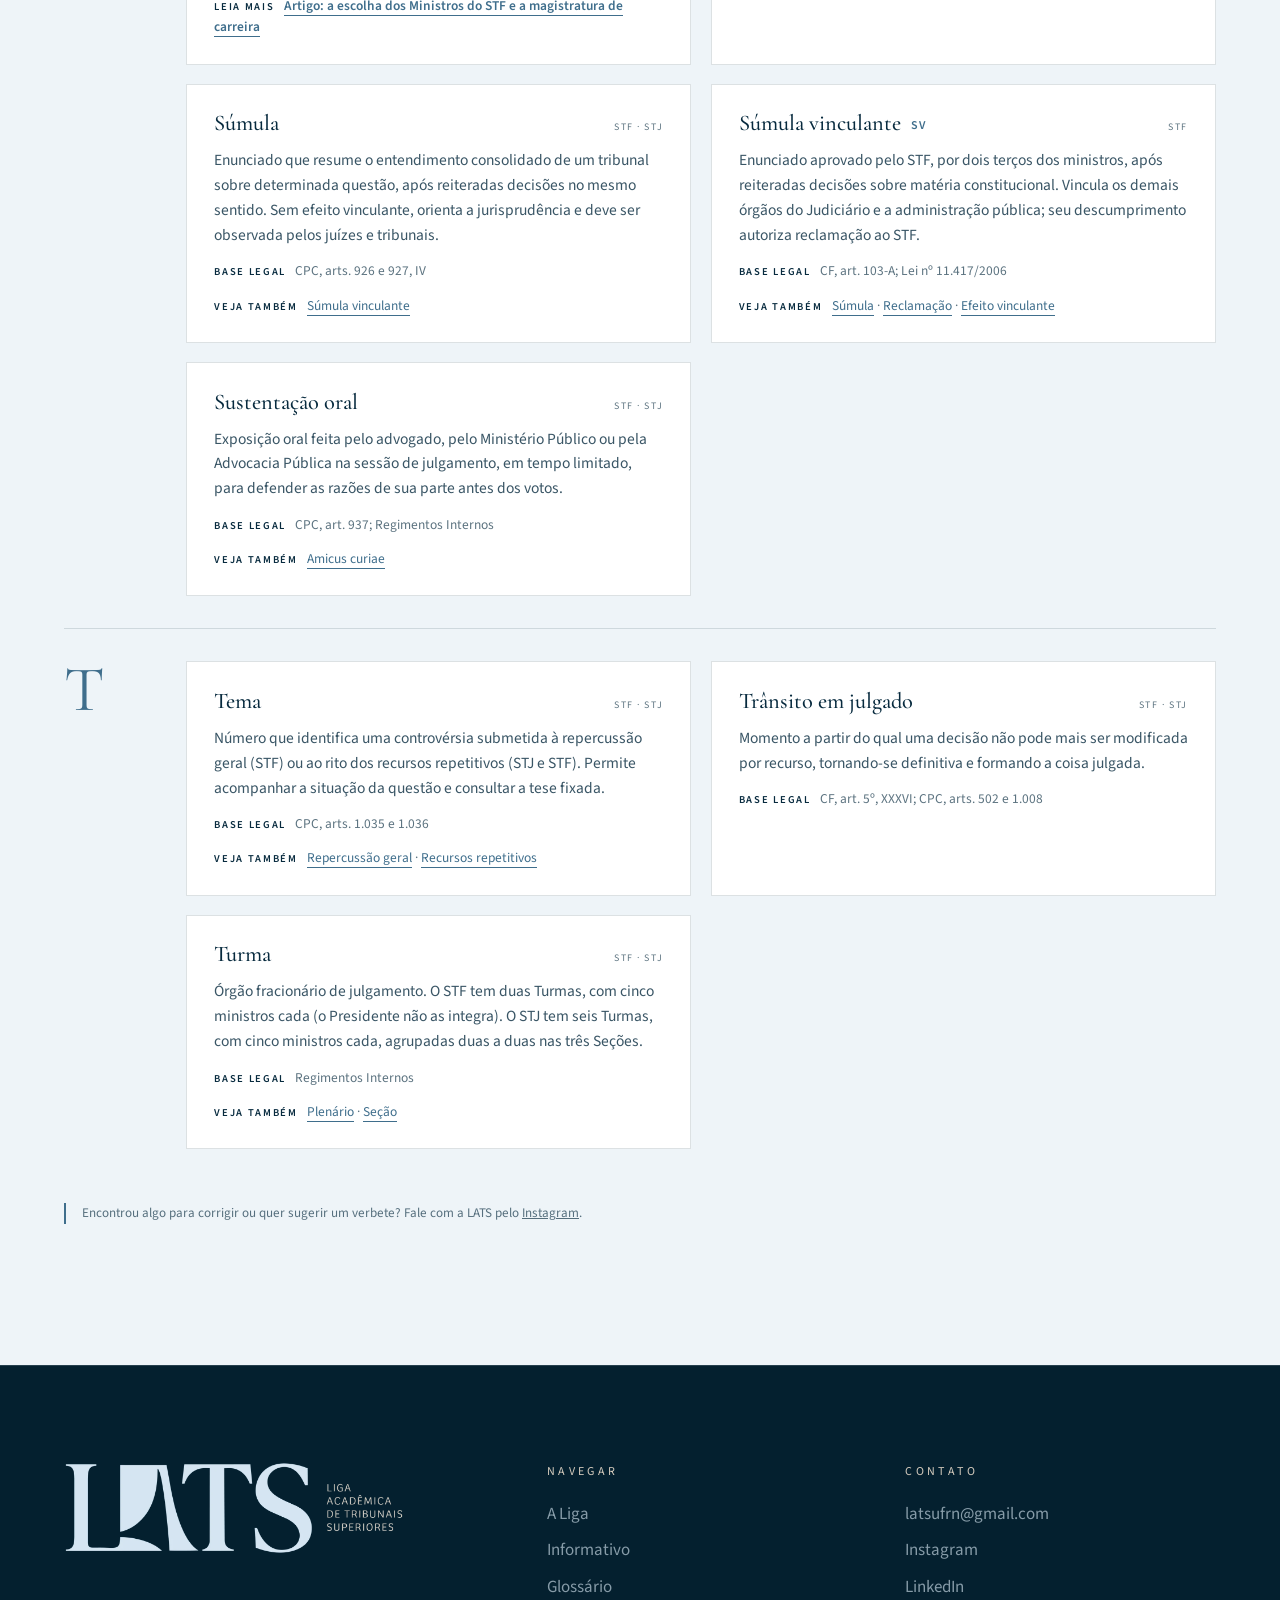
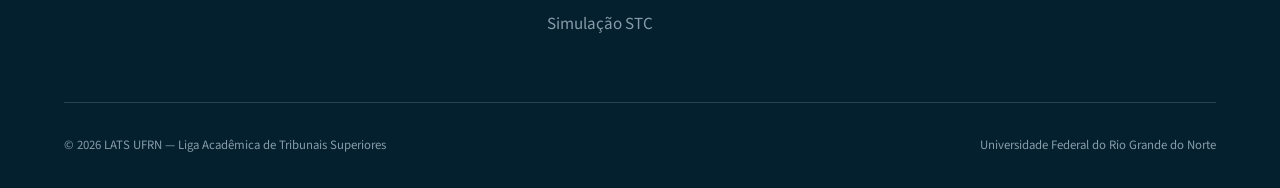
==== commit dec443b6: "Inscrição de espectadores da XVIII STC Co-Authored-By: Claude Opus 5.5 <noreply@anthropic.com>" ====
--- a/site/glossario.html
+++ b/site/glossario.html
@@ -25,7 +25,7 @@
 <link rel="apple-touch-icon" href="assets/img/icones/apple-touch-icon.png">
 <link rel="manifest" href="/site.webmanifest">
 <meta name="theme-color" content="#072A3E">
-<link rel="stylesheet" href="assets/css/style.css?v=20261114">
+<link rel="stylesheet" href="assets/css/style.css?v=20261124">
 </head>
 <body class="theme-liga">
 
@@ -82,9 +82,9 @@
   </div>
 </footer>
 
-<script src="assets/js/content.js"></script>
+<script src="assets/js/content.js?v=20261124"></script>
 <script src="data/glossario.js"></script>
-<script src="assets/js/main.js?v=20261114"></script>
+<script src="assets/js/main.js?v=20261124"></script>
 <script>
 (function () {
   const G = (window.LATS_GLOSSARIO || []).slice().sort((a, b) => a.termo.localeCompare(b.termo, "pt-BR"));
--- a/site/assets/css/style.css
+++ b/site/assets/css/style.css
@@ -832,3 +832,31 @@
   .hn-opt{display:none}
 }
 @media (prefers-reduced-motion:reduce){.hn-col{opacity:1;animation:none}}
+
+/* Informativo: comentário LATS */
+.ed-comentario{position:relative;margin:0 0 2.4rem;padding:clamp(1.6rem,3vw,2.4rem) clamp(1.6rem,3.4vw,2.8rem);background:rgba(214,230,242,.06);border-left:3px solid var(--accent)}
+.ed-comentario h4{font-family:var(--serif);font-weight:400;font-size:clamp(1.5rem,2.6vw,2.1rem);line-height:1.2;margin:.7rem 0 .5rem;color:#fff}
+.ed-comentario .com-dec{font-size:.86rem;color:var(--muted);margin-bottom:1.2rem}
+.ed-comentario .com-dec a{color:var(--ink);border-bottom:1px solid var(--line)}
+.ed-comentario .com-texto p{font-family:var(--serif);font-size:1.18rem;line-height:1.7;color:rgba(228,238,243,.9);margin-bottom:.9rem;max-width:72ch}
+.ed-comentario .com-autor{margin-top:1.2rem;display:flex;flex-direction:column;gap:.15rem}
+.ed-comentario .com-autor b{font-weight:600;color:#fff}
+.ed-comentario .com-autor span{font-size:.82rem;letter-spacing:.06em;color:var(--accent)}
+/* Informativo por e-mail */
+.nl-grid{display:grid;grid-template-columns:1.2fr 1fr;gap:clamp(2rem,5vw,5rem);align-items:center}
+.nl-grid .lead{margin-top:1.2rem}
+.nl-box{background:#fff;border:1px solid var(--light-line);padding:clamp(1.6rem,3vw,2.4rem)}
+.nl-form{display:flex;flex-direction:column;gap:1rem}
+.nl-form input[type=email]{font:inherit;font-size:1.05rem;padding:1rem 1.1rem;border:1px solid var(--light-line);color:var(--navy);background:#fff}
+.nl-form input[type=email]:focus{outline:2px solid var(--light-accent);outline-offset:1px}
+.nl-form .btn{align-self:flex-start;color:var(--navy)}
+.nl-hp{position:absolute;left:-9999px;width:1px;height:1px;opacity:0}
+.nl-note,.nl-soon{font-size:.86rem;color:var(--light-muted);margin-top:1rem;line-height:1.5}
+.nl-soon{margin:0;font-size:1rem}
+.nl-ok{color:var(--navy);line-height:1.6}
+@media (max-width:860px){.nl-grid{grid-template-columns:1fr}}
+
+/* ---------- Faixa STC: inscrição de espectadores ---------- */
+.stc-band-actions{display:flex;flex-wrap:wrap;gap:1rem;margin-top:2rem}
+.stc-band .stc-band-actions .btn{margin-top:0}
+.stc-band .stc-band-data{font-size:.95rem;margin:1.2rem 0 0}
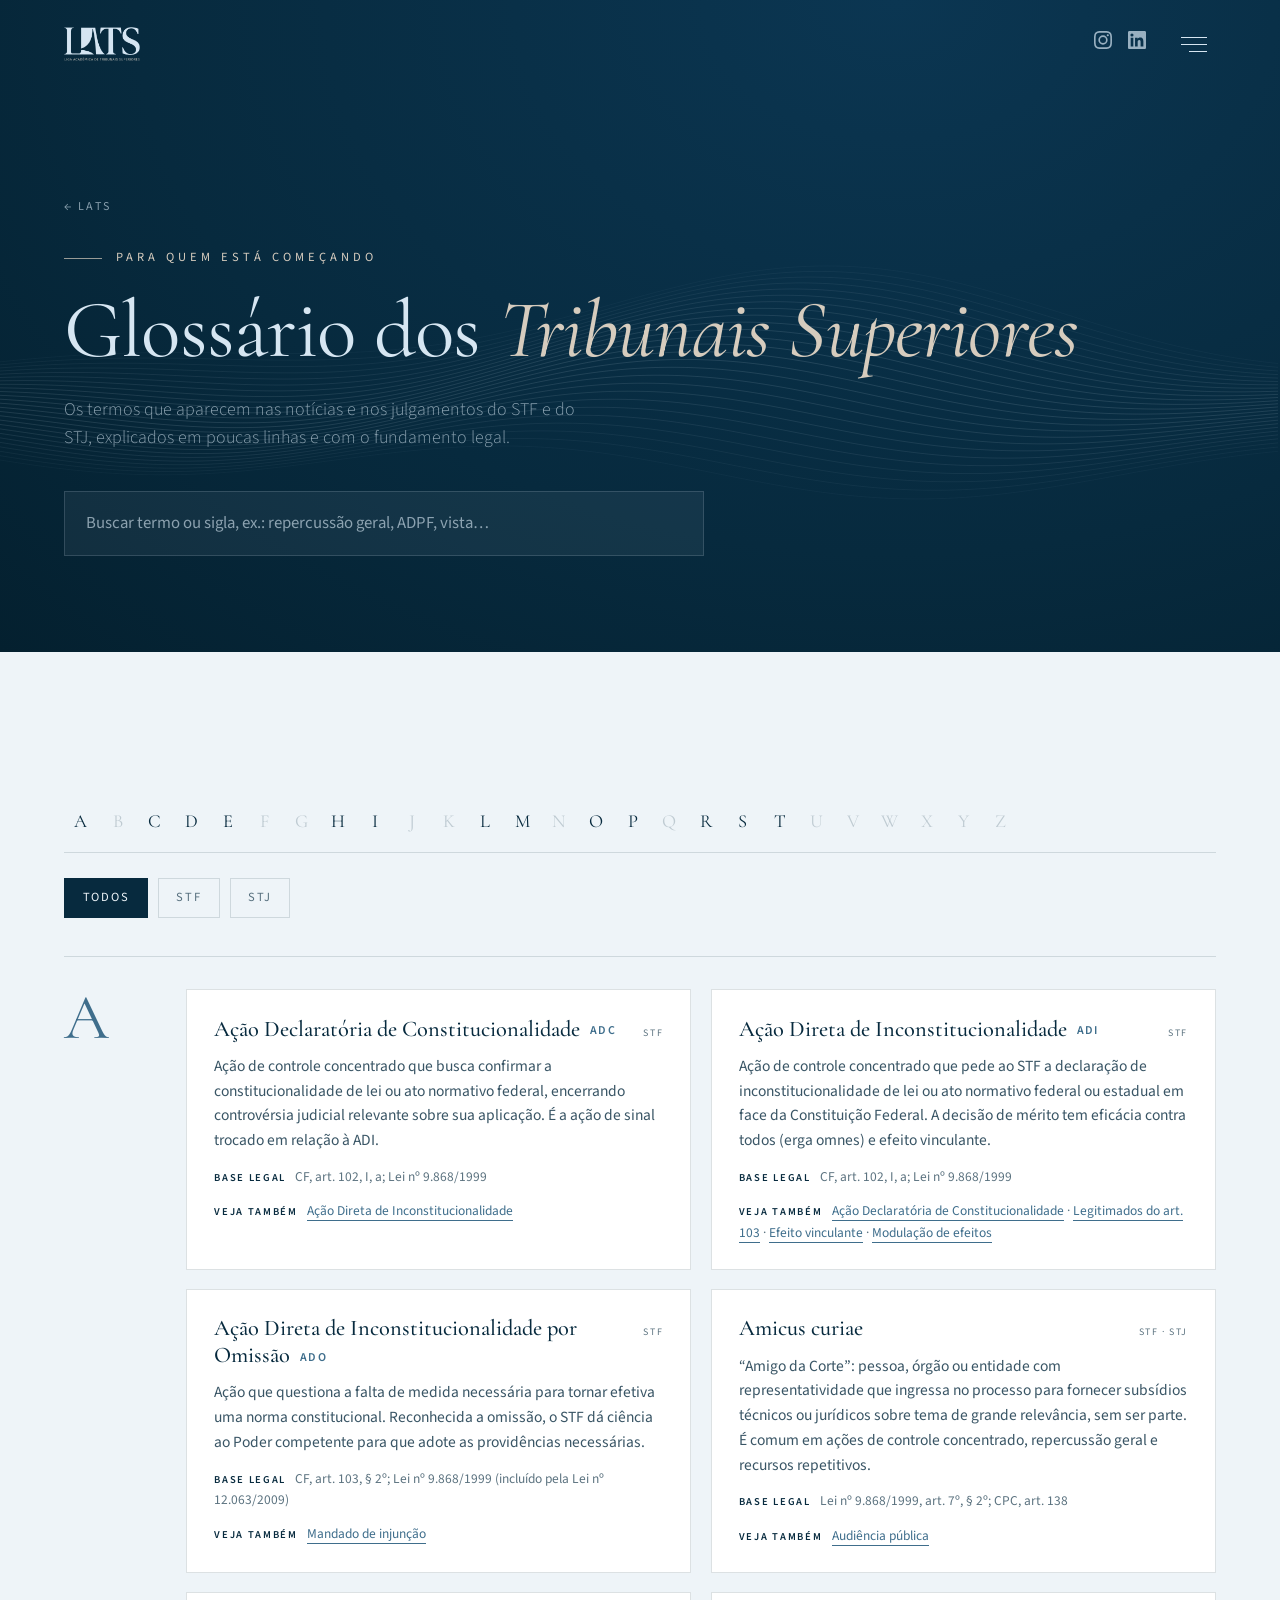
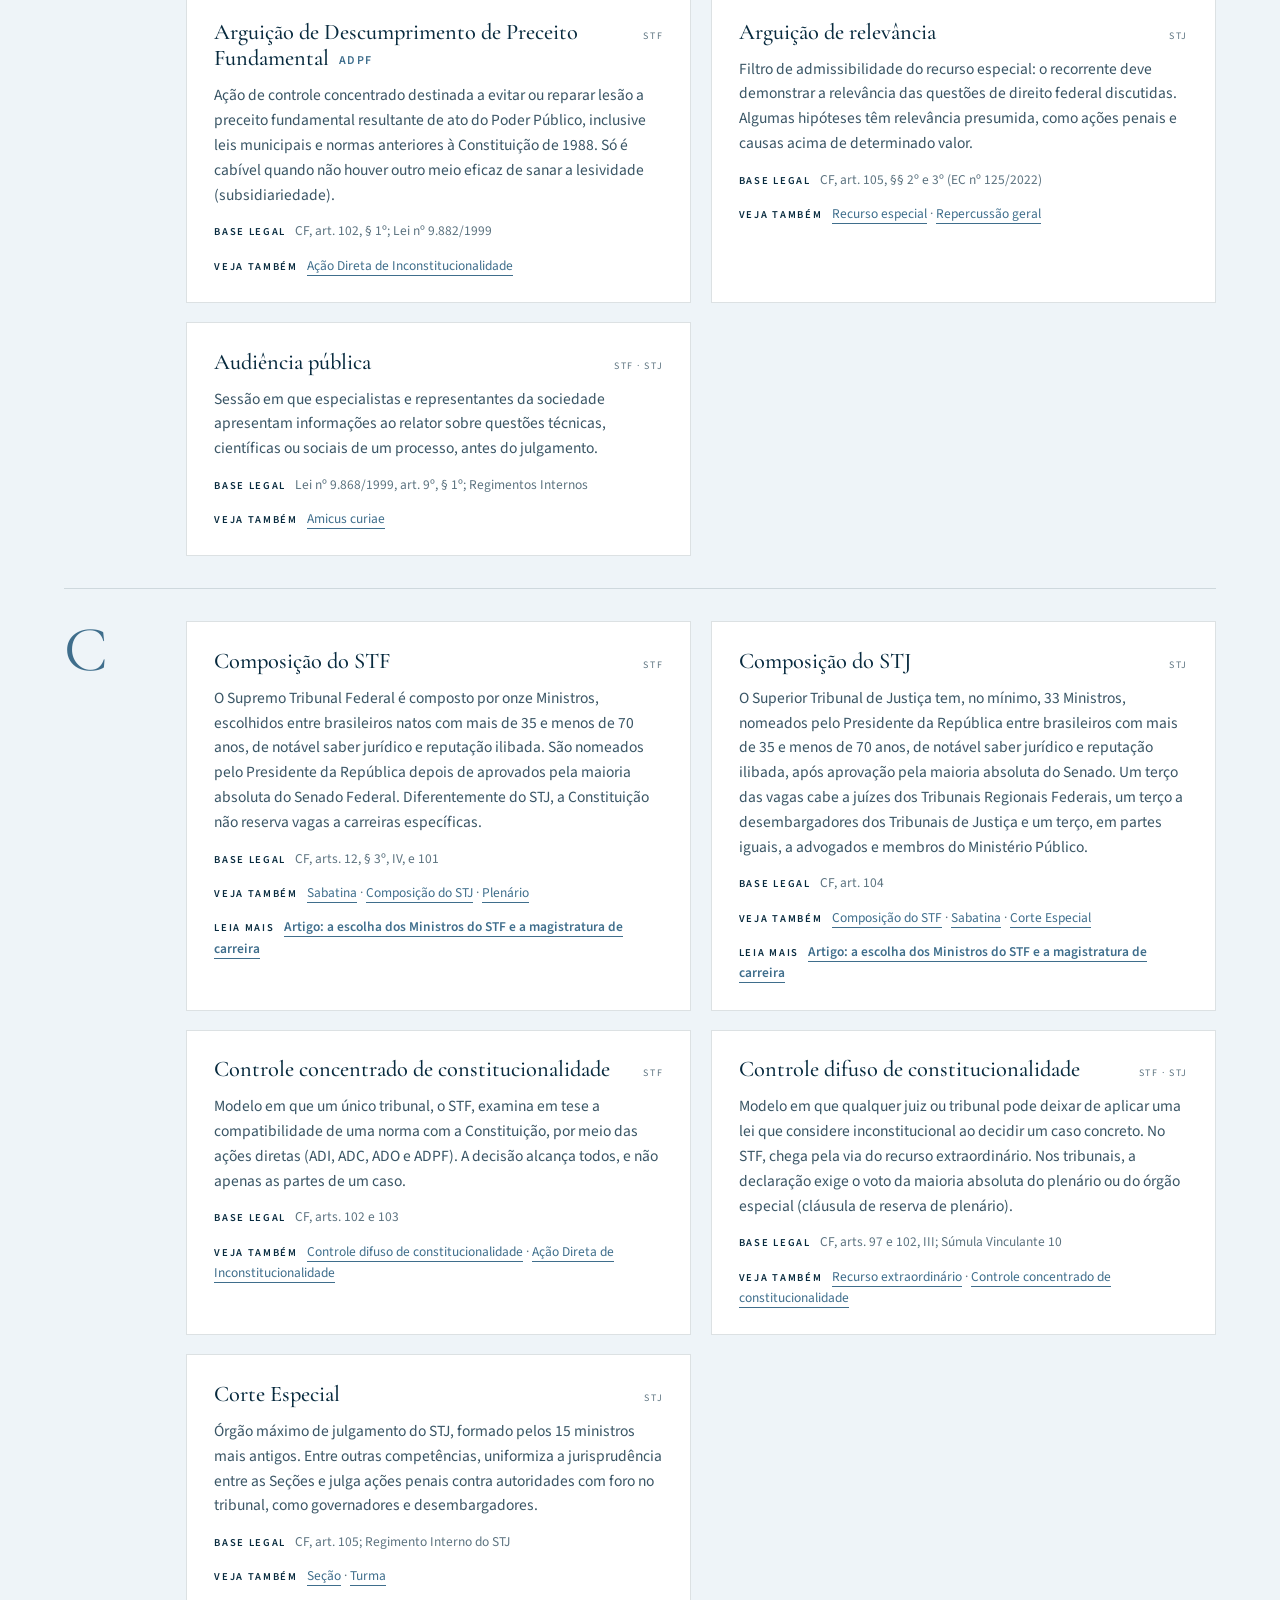
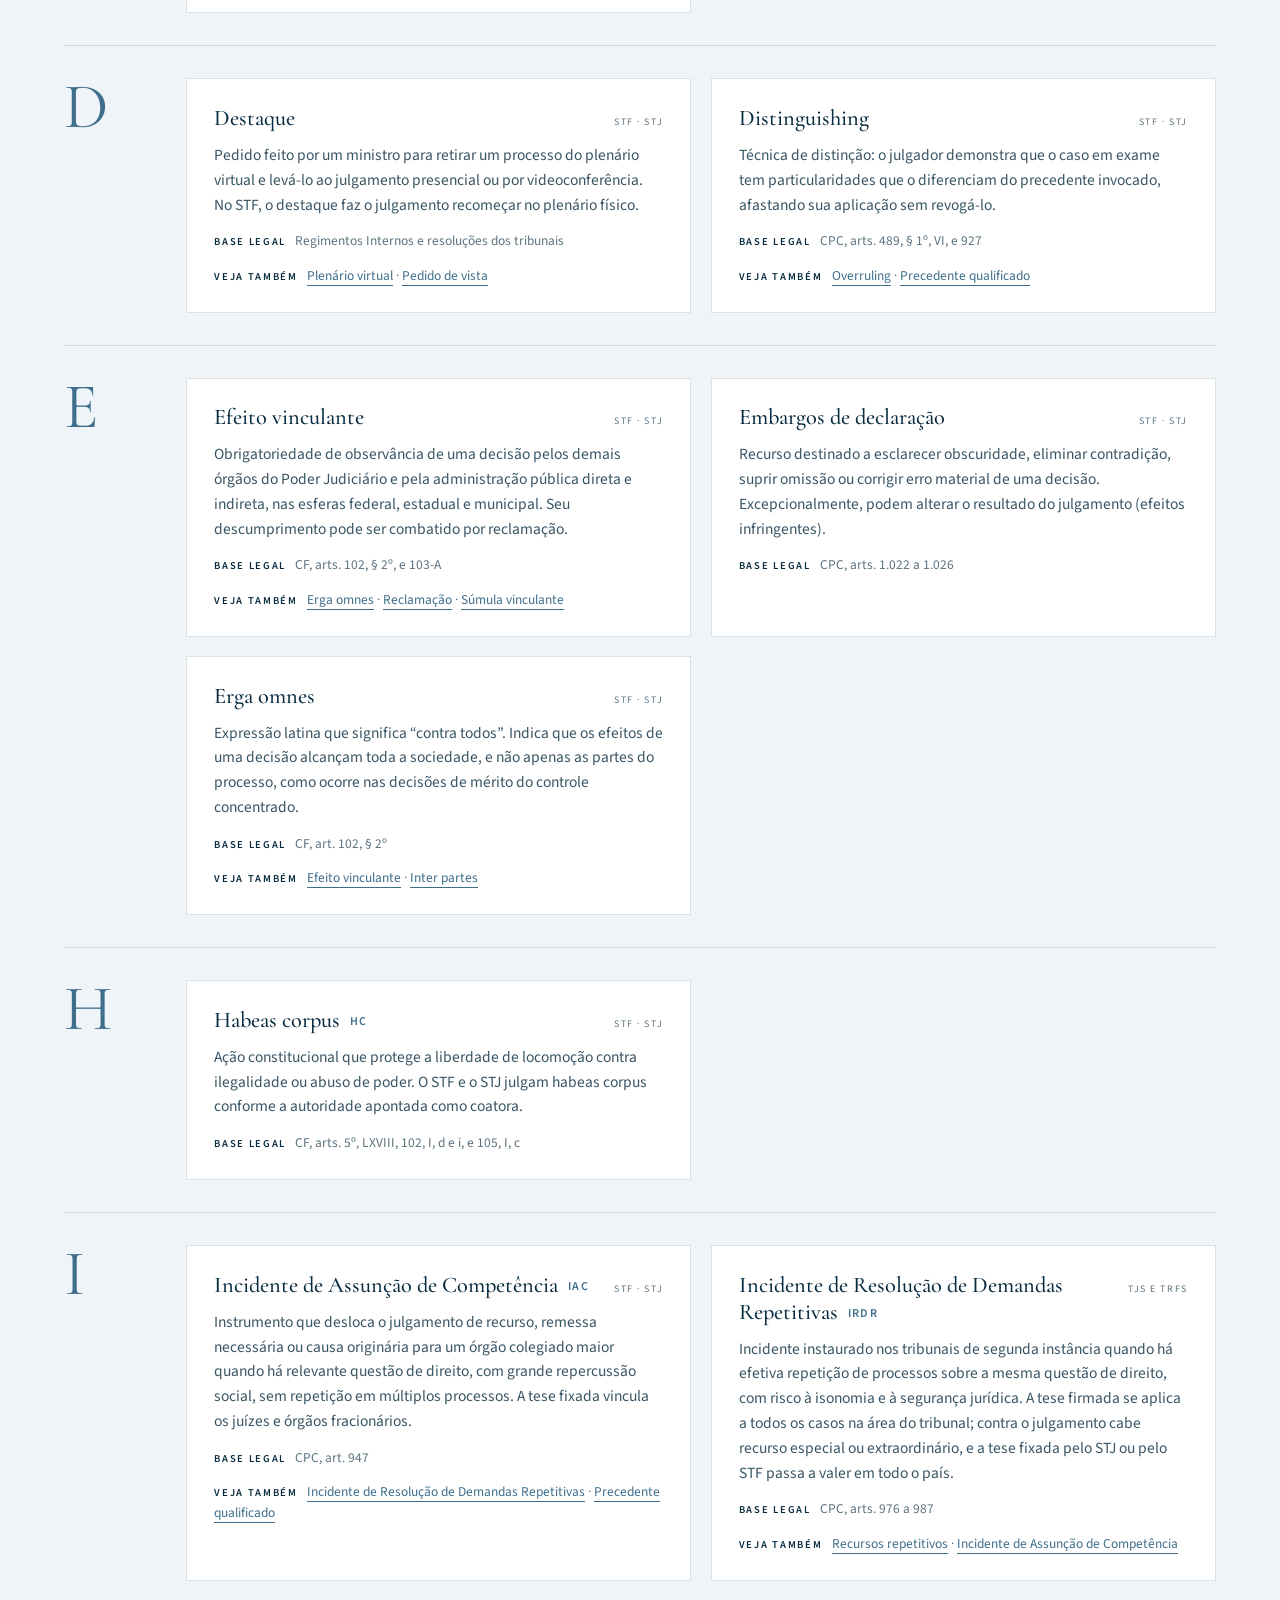
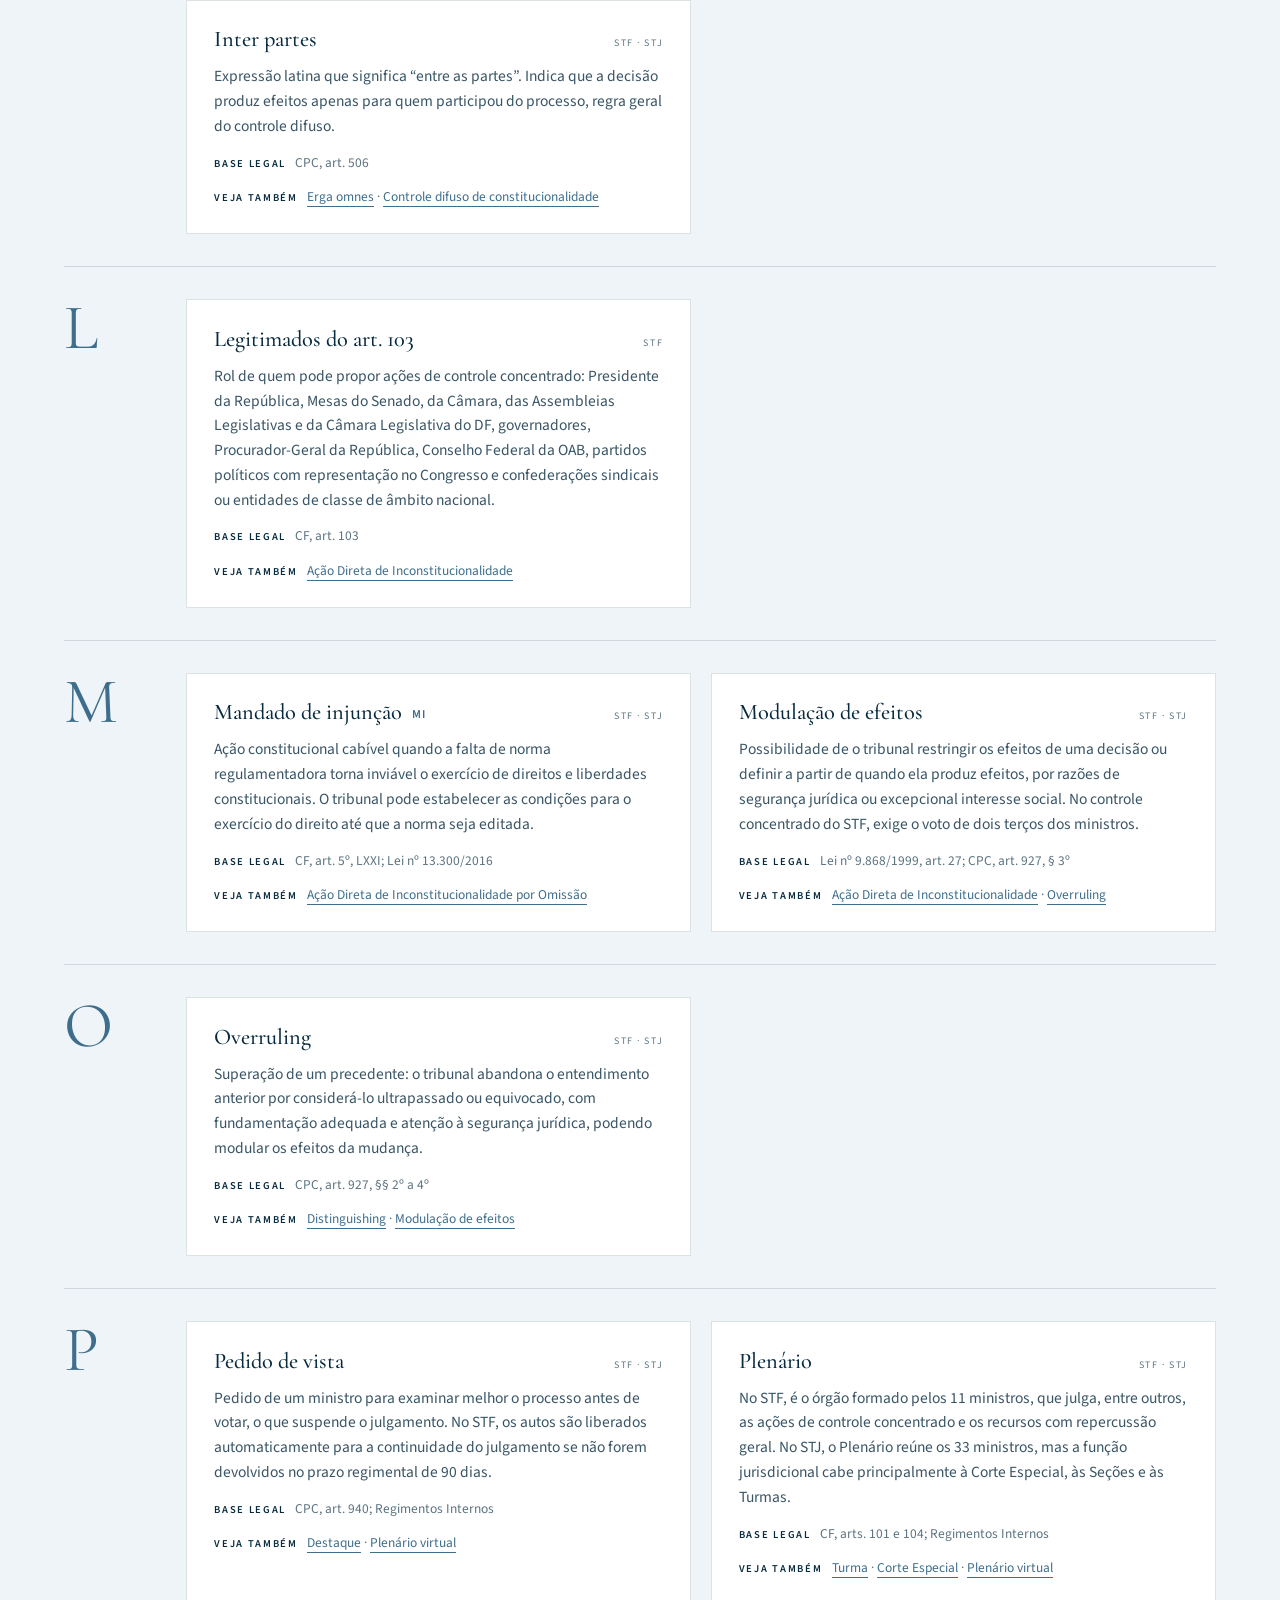
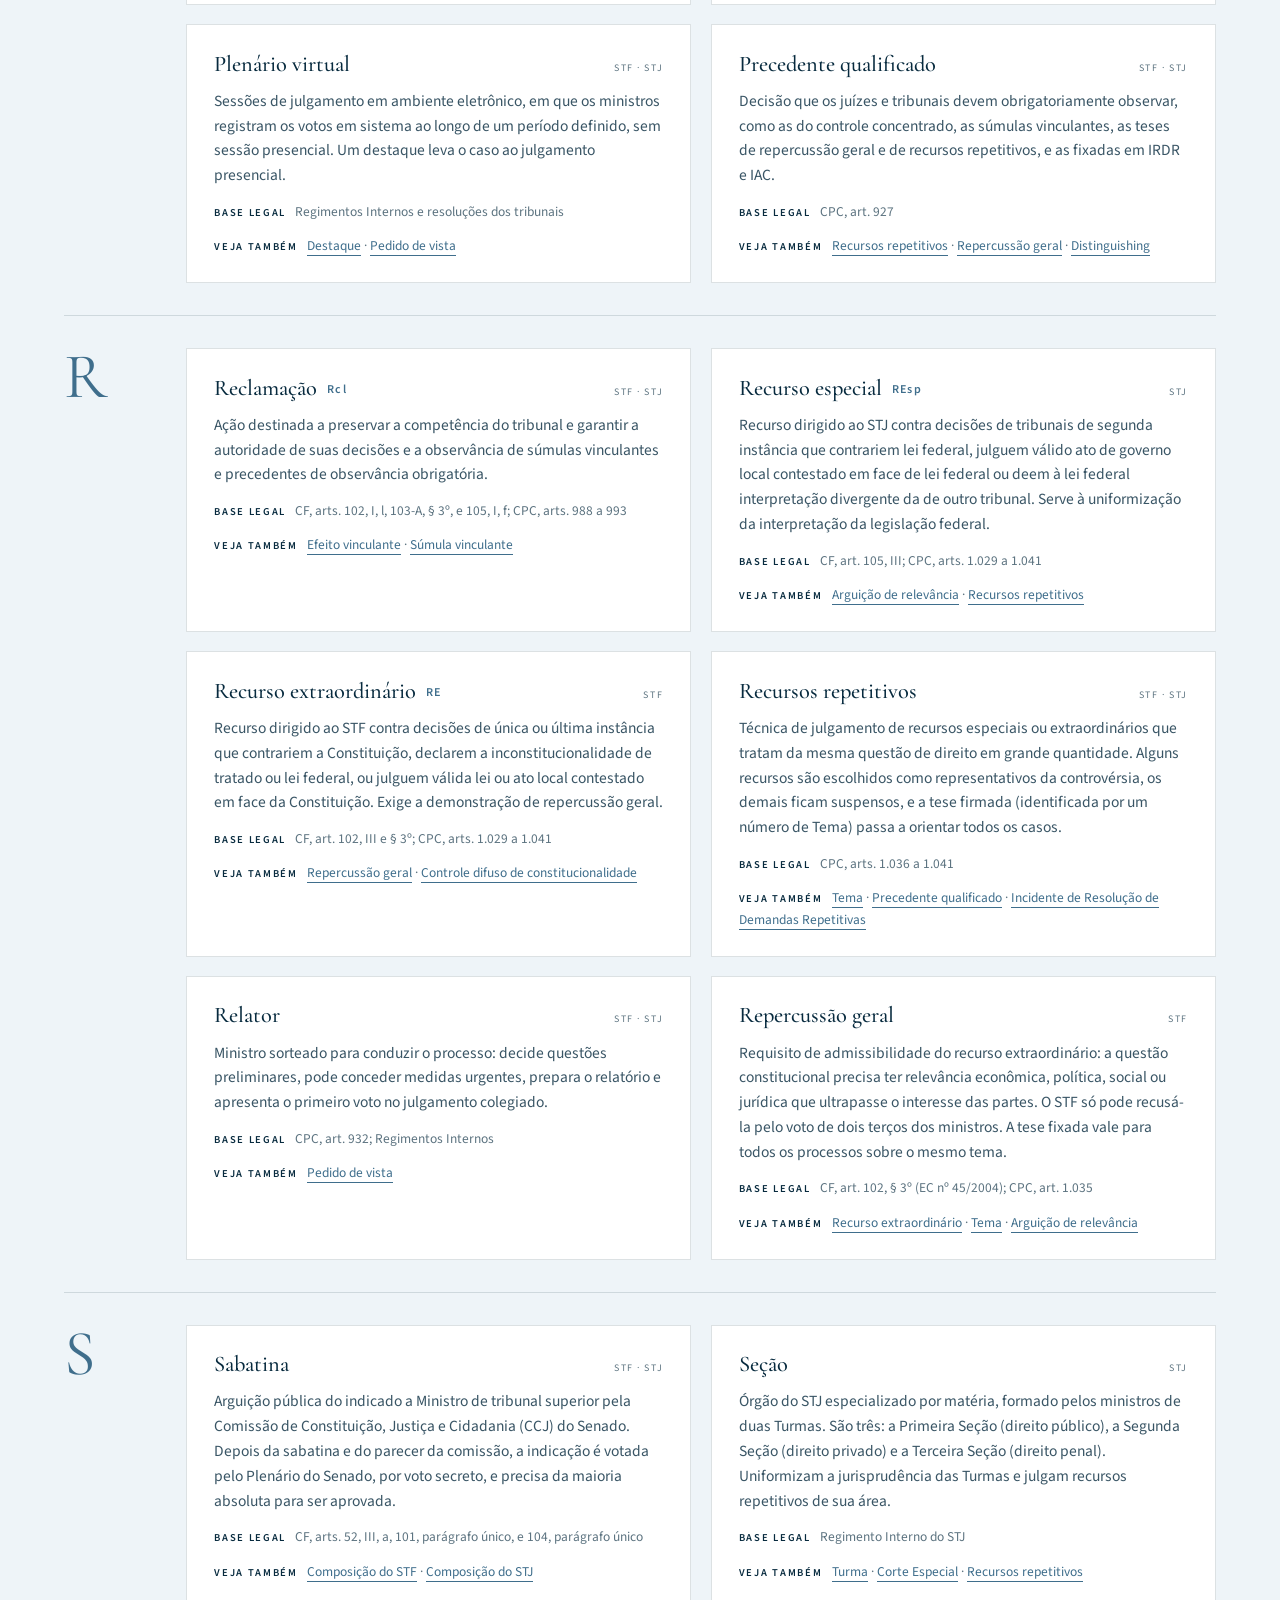
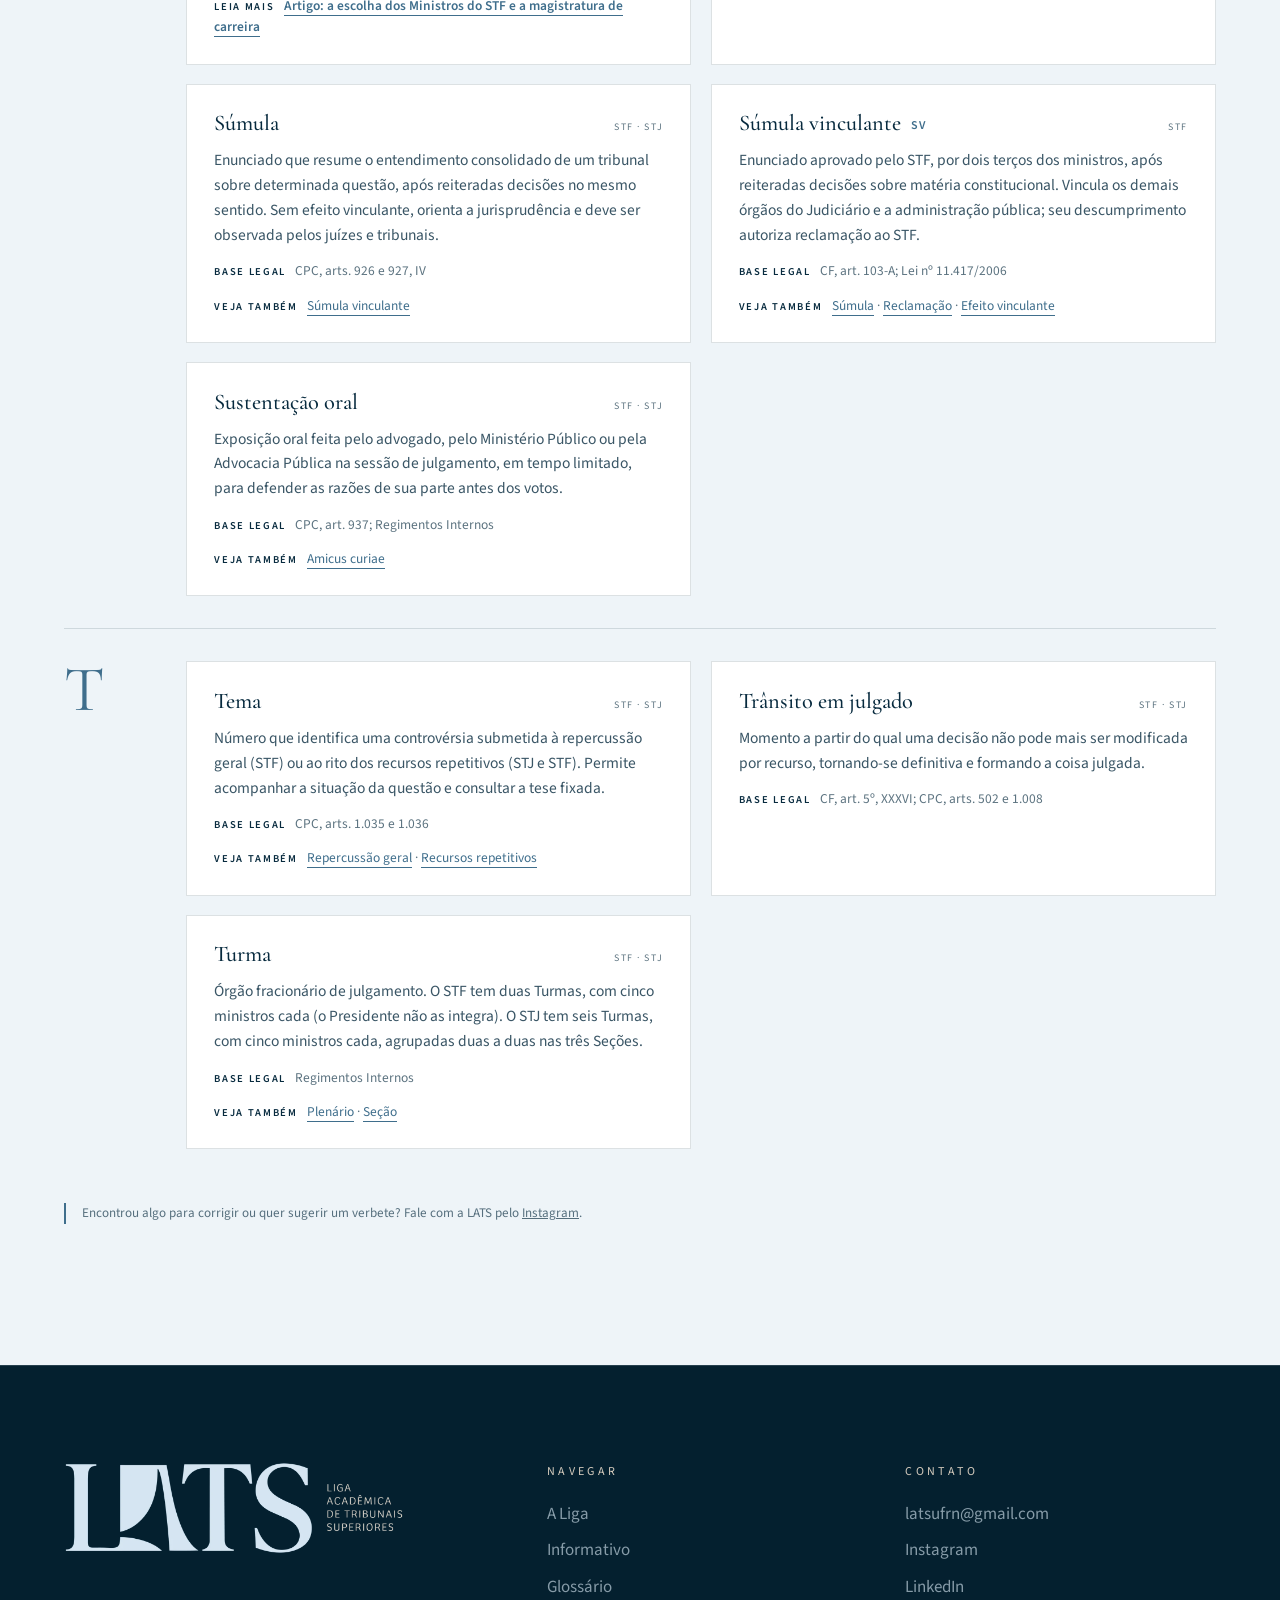
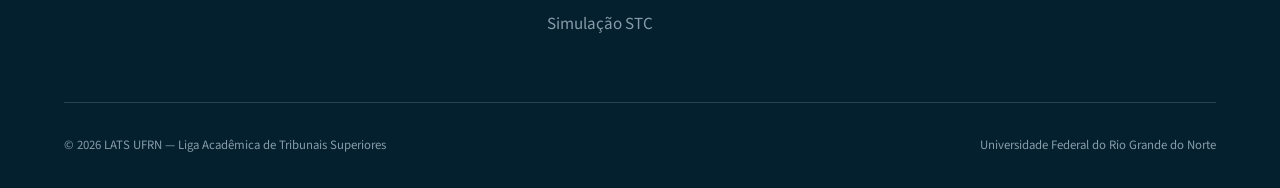
==== commit 105a7da6: "Informativo por e-mail: abre as inscrições no site Co-Authored-By: Claude Opus 5.5 <noreply@anthropi" ====
--- a/site/glossario.html
+++ b/site/glossario.html
@@ -82,7 +82,7 @@
   </div>
 </footer>
 
-<script src="assets/js/content.js?v=20261124"></script>
+<script src="assets/js/content.js?v=20261125"></script>
 <script src="data/glossario.js"></script>
 <script src="assets/js/main.js?v=20261124"></script>
 <script>
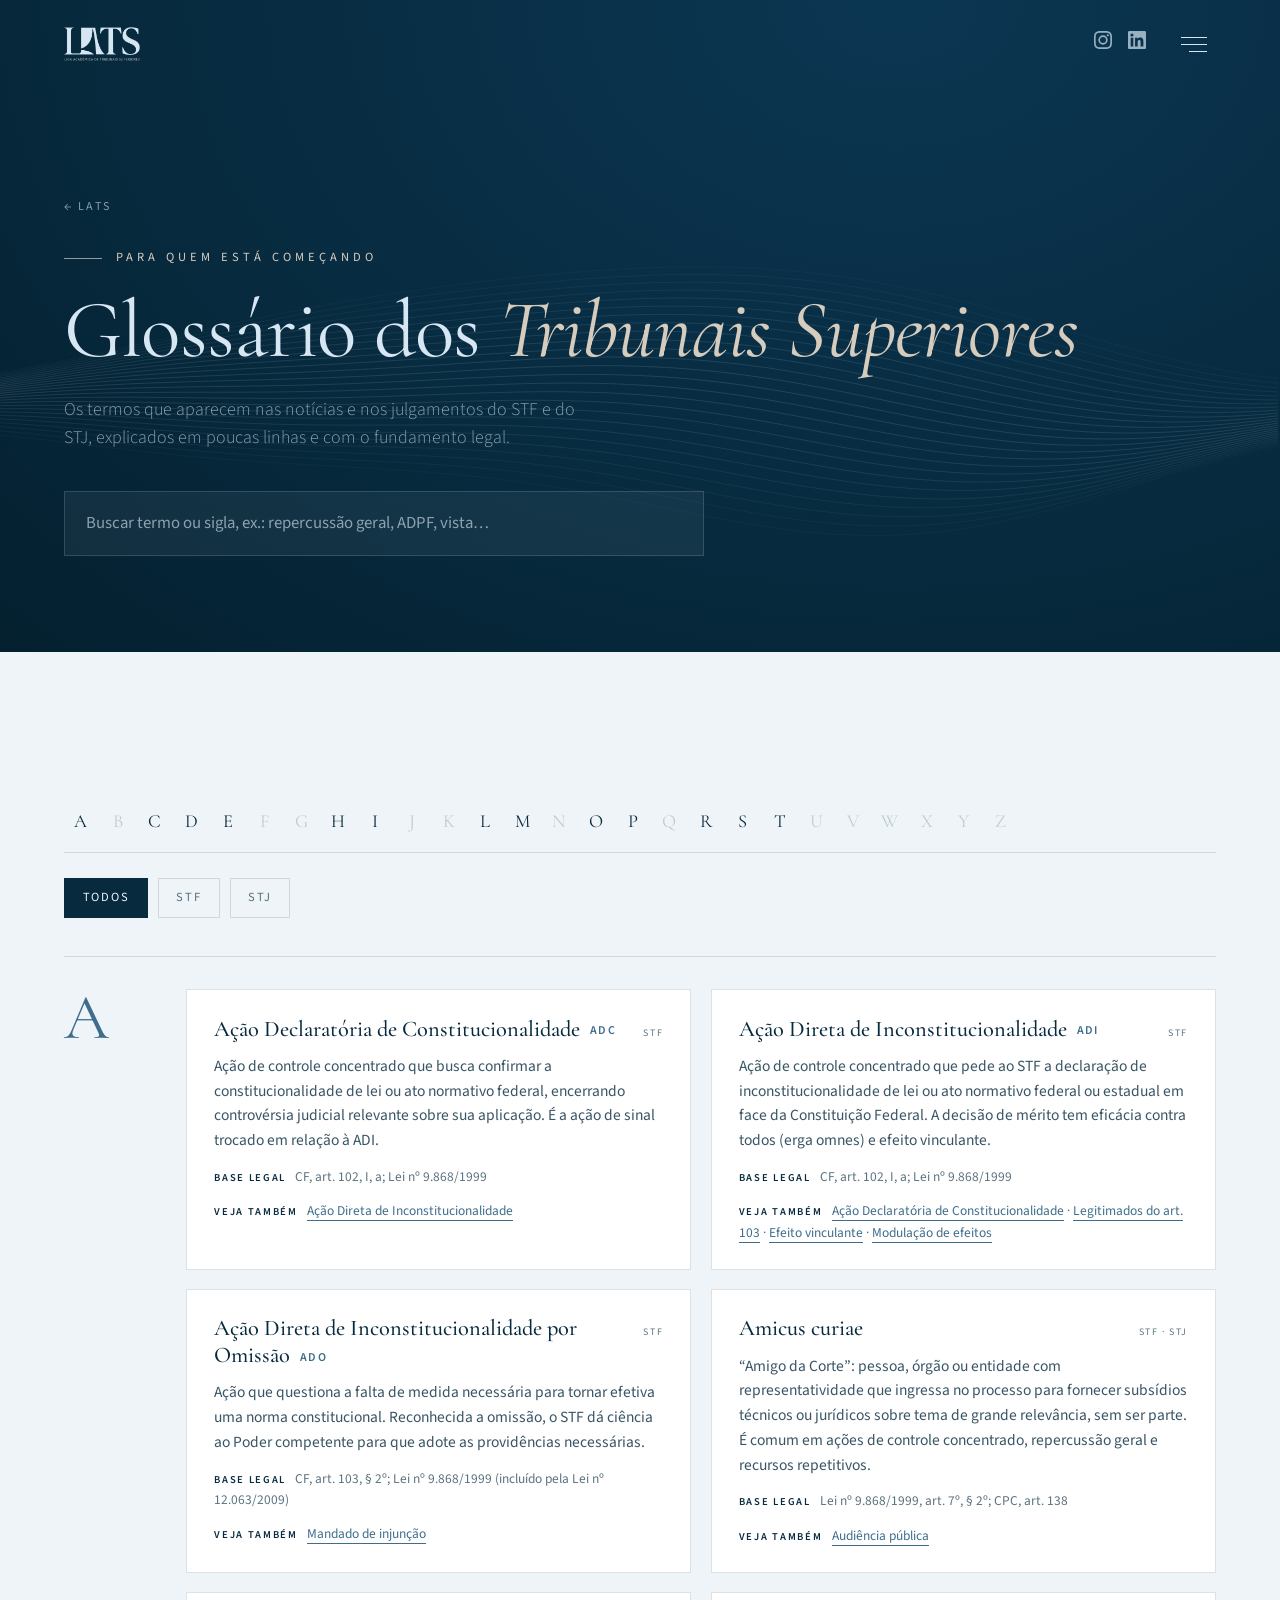
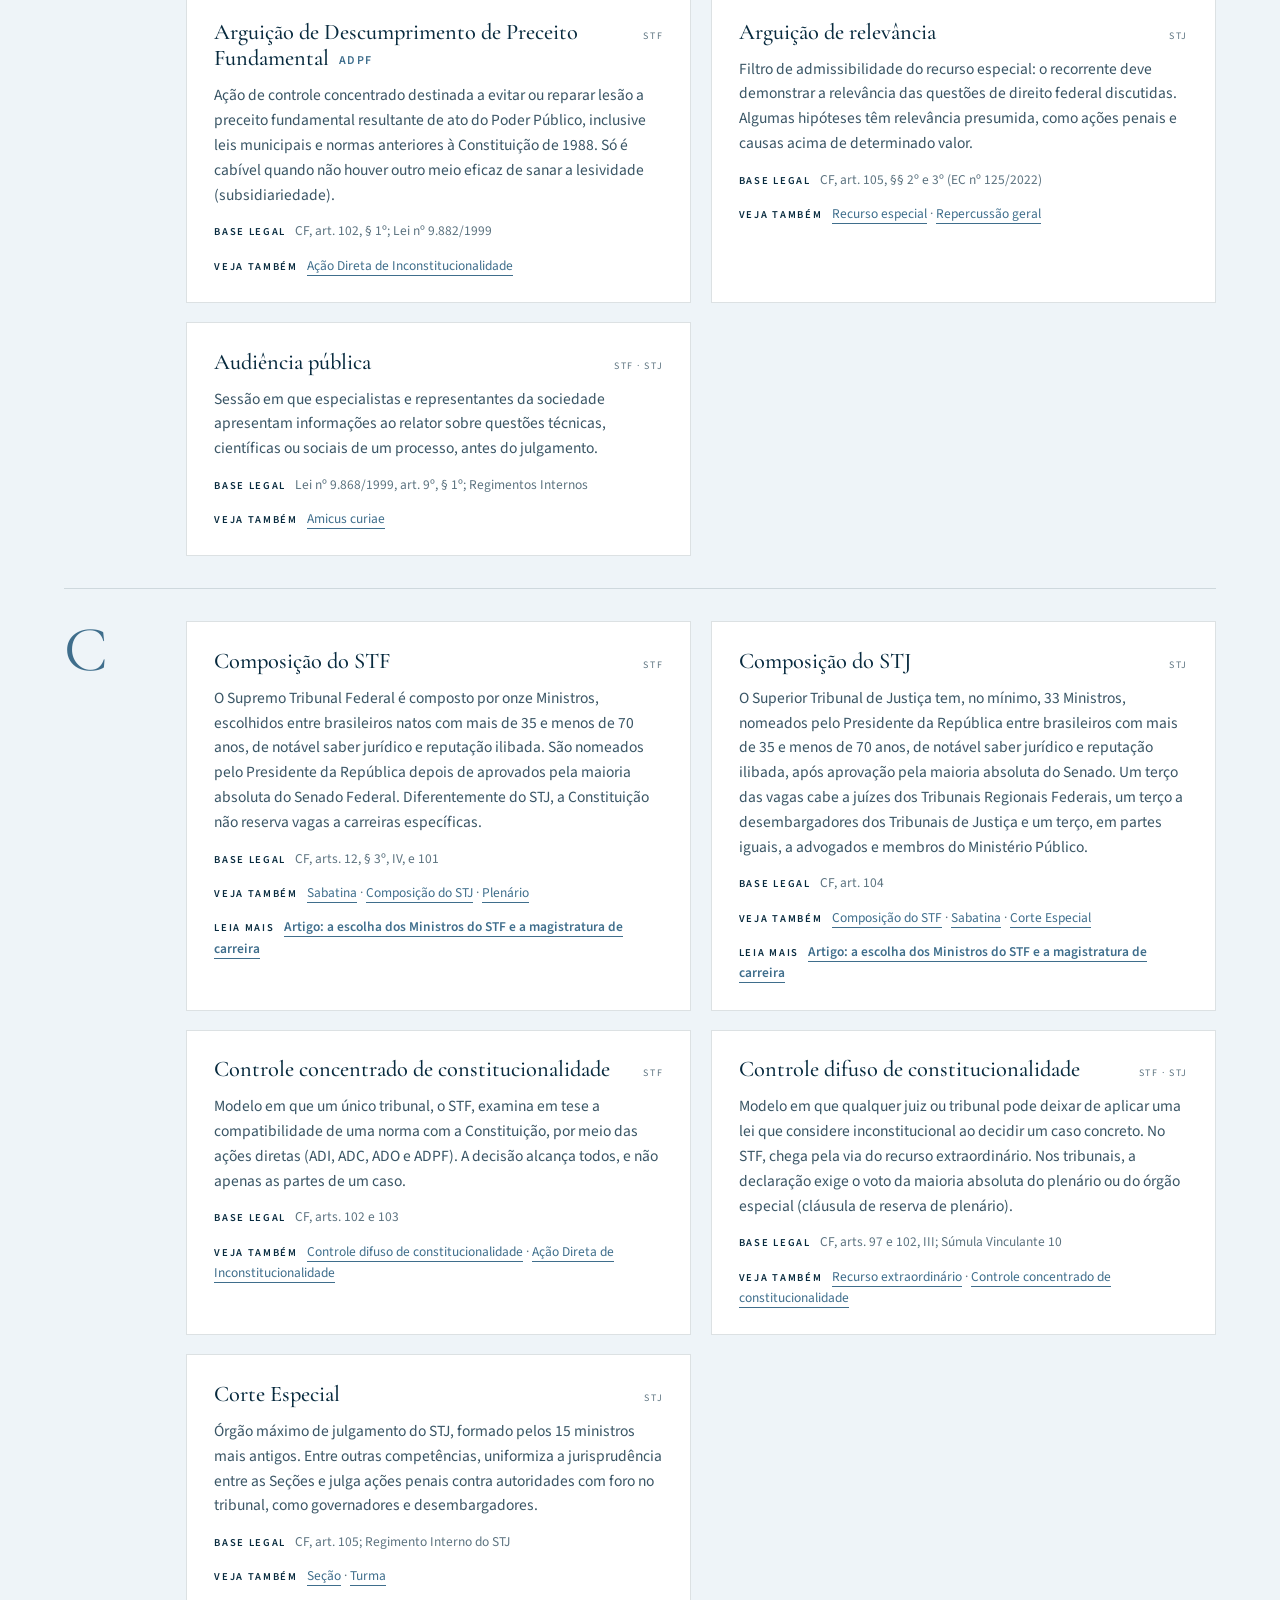
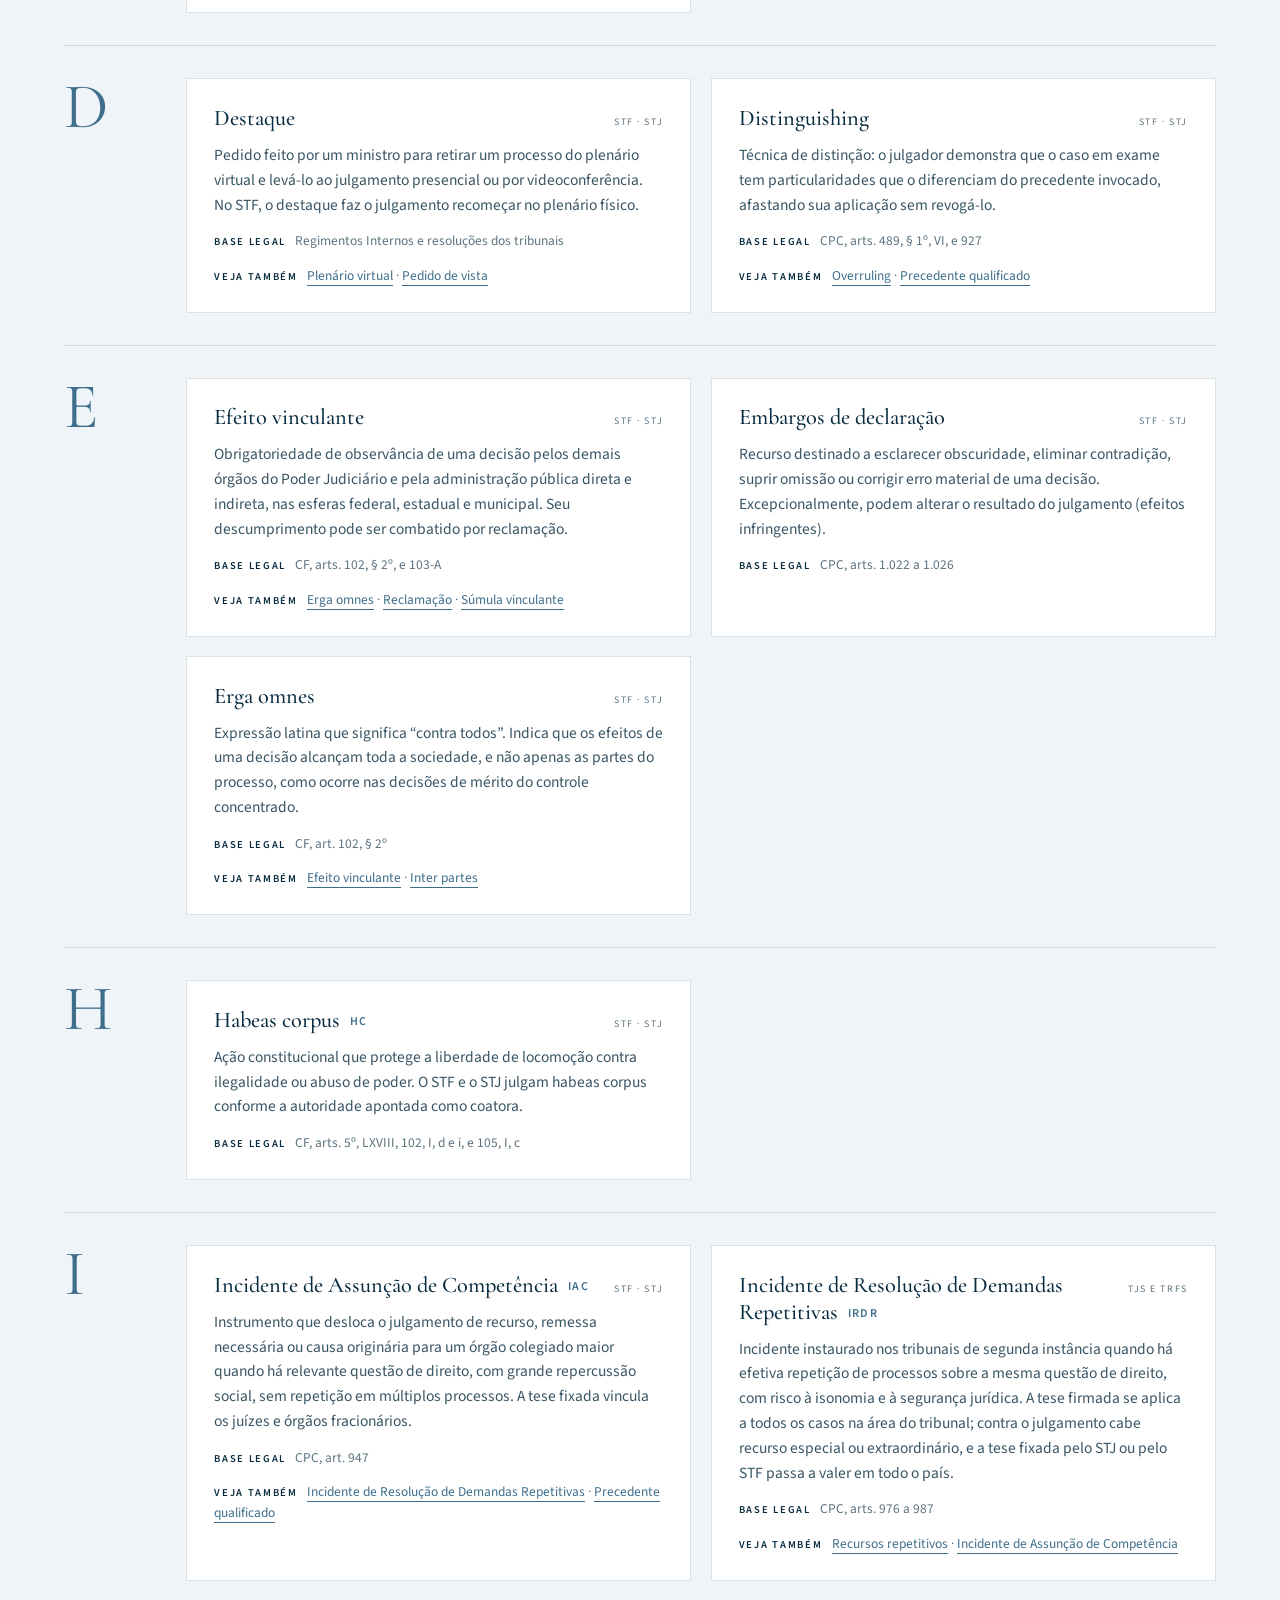
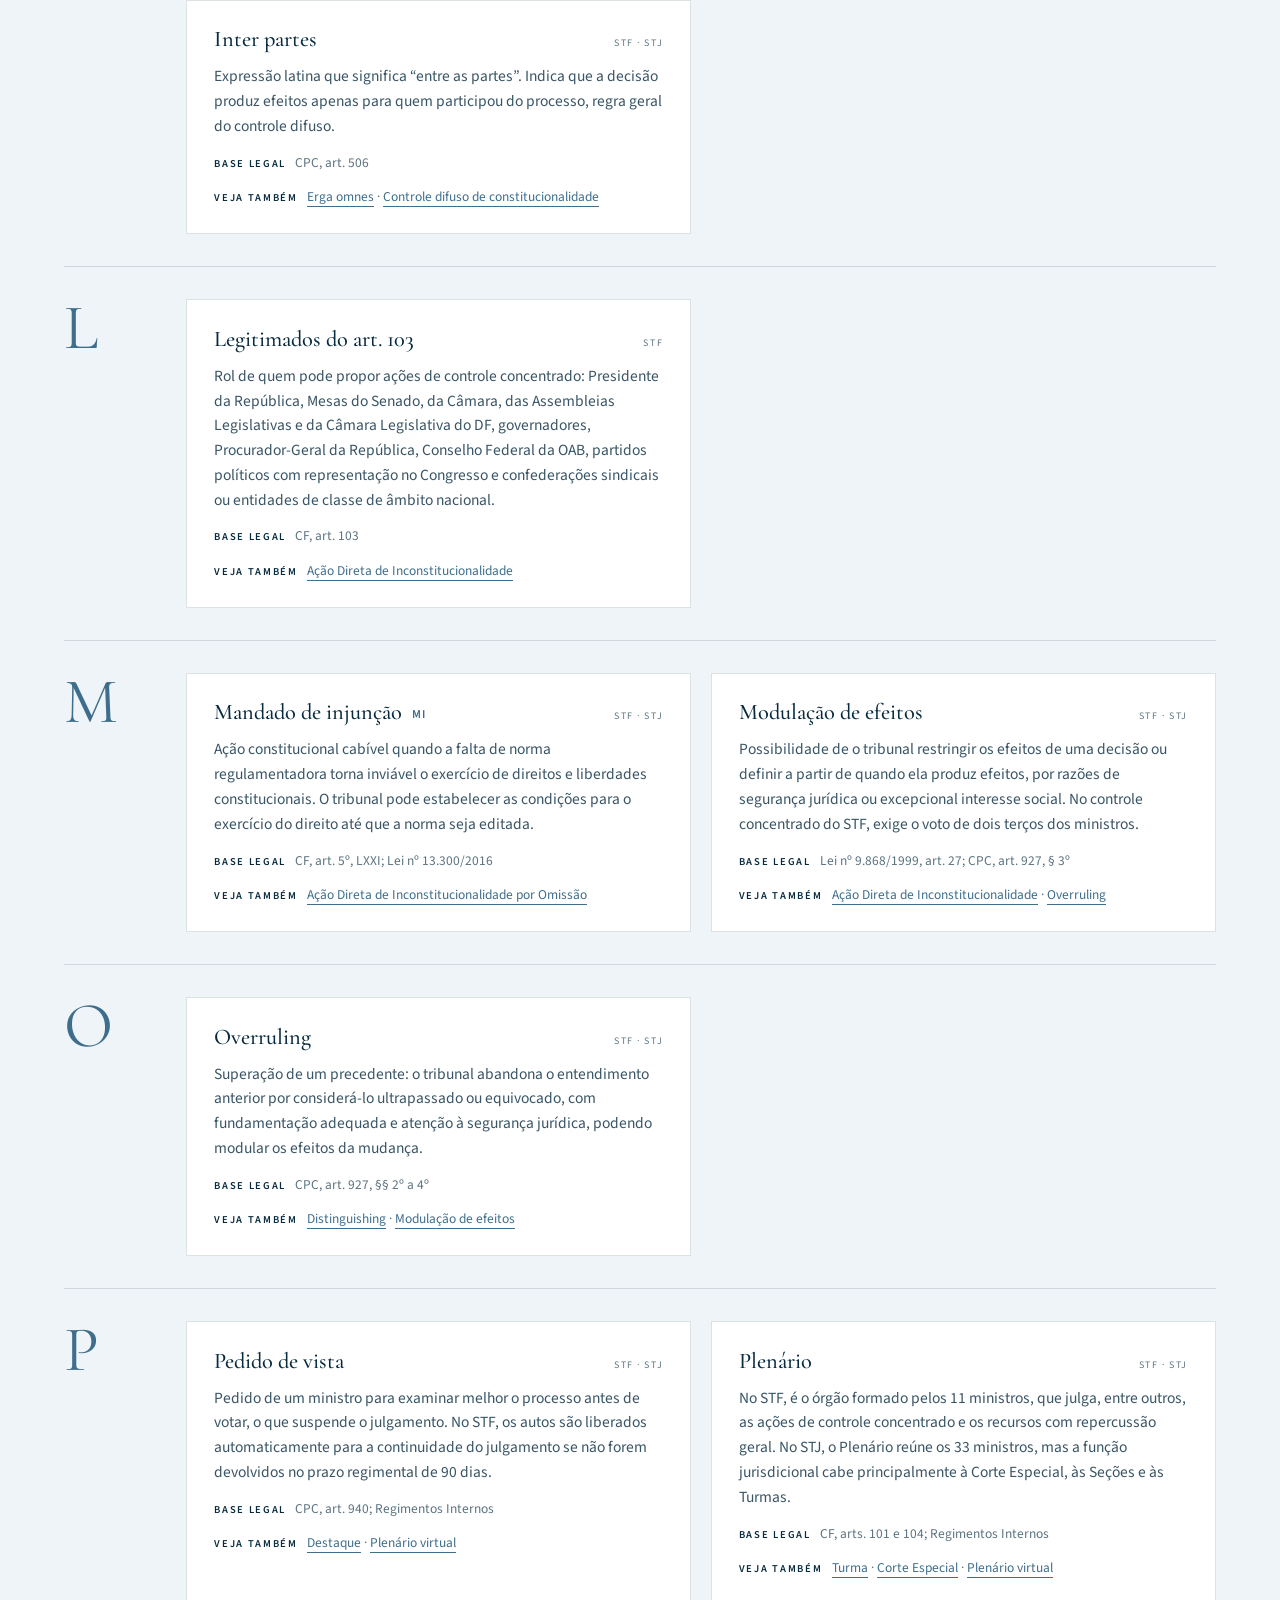
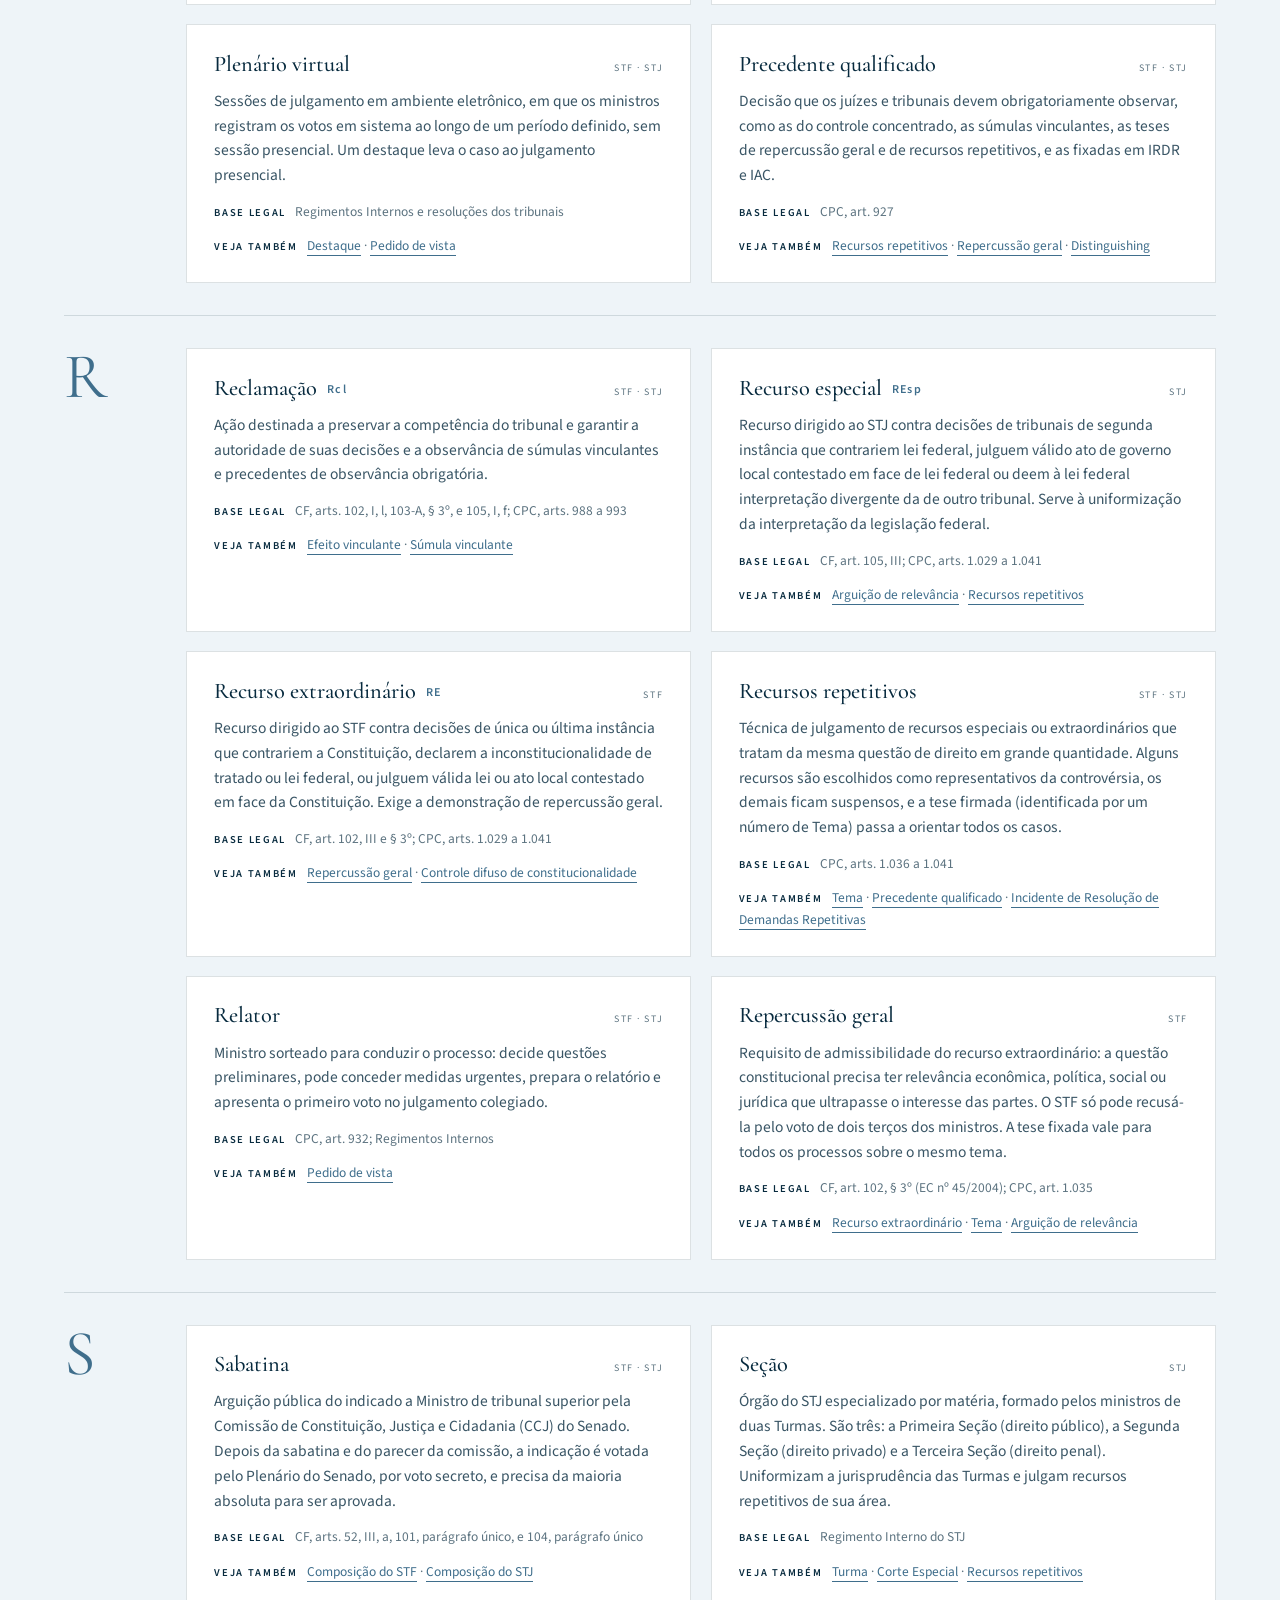
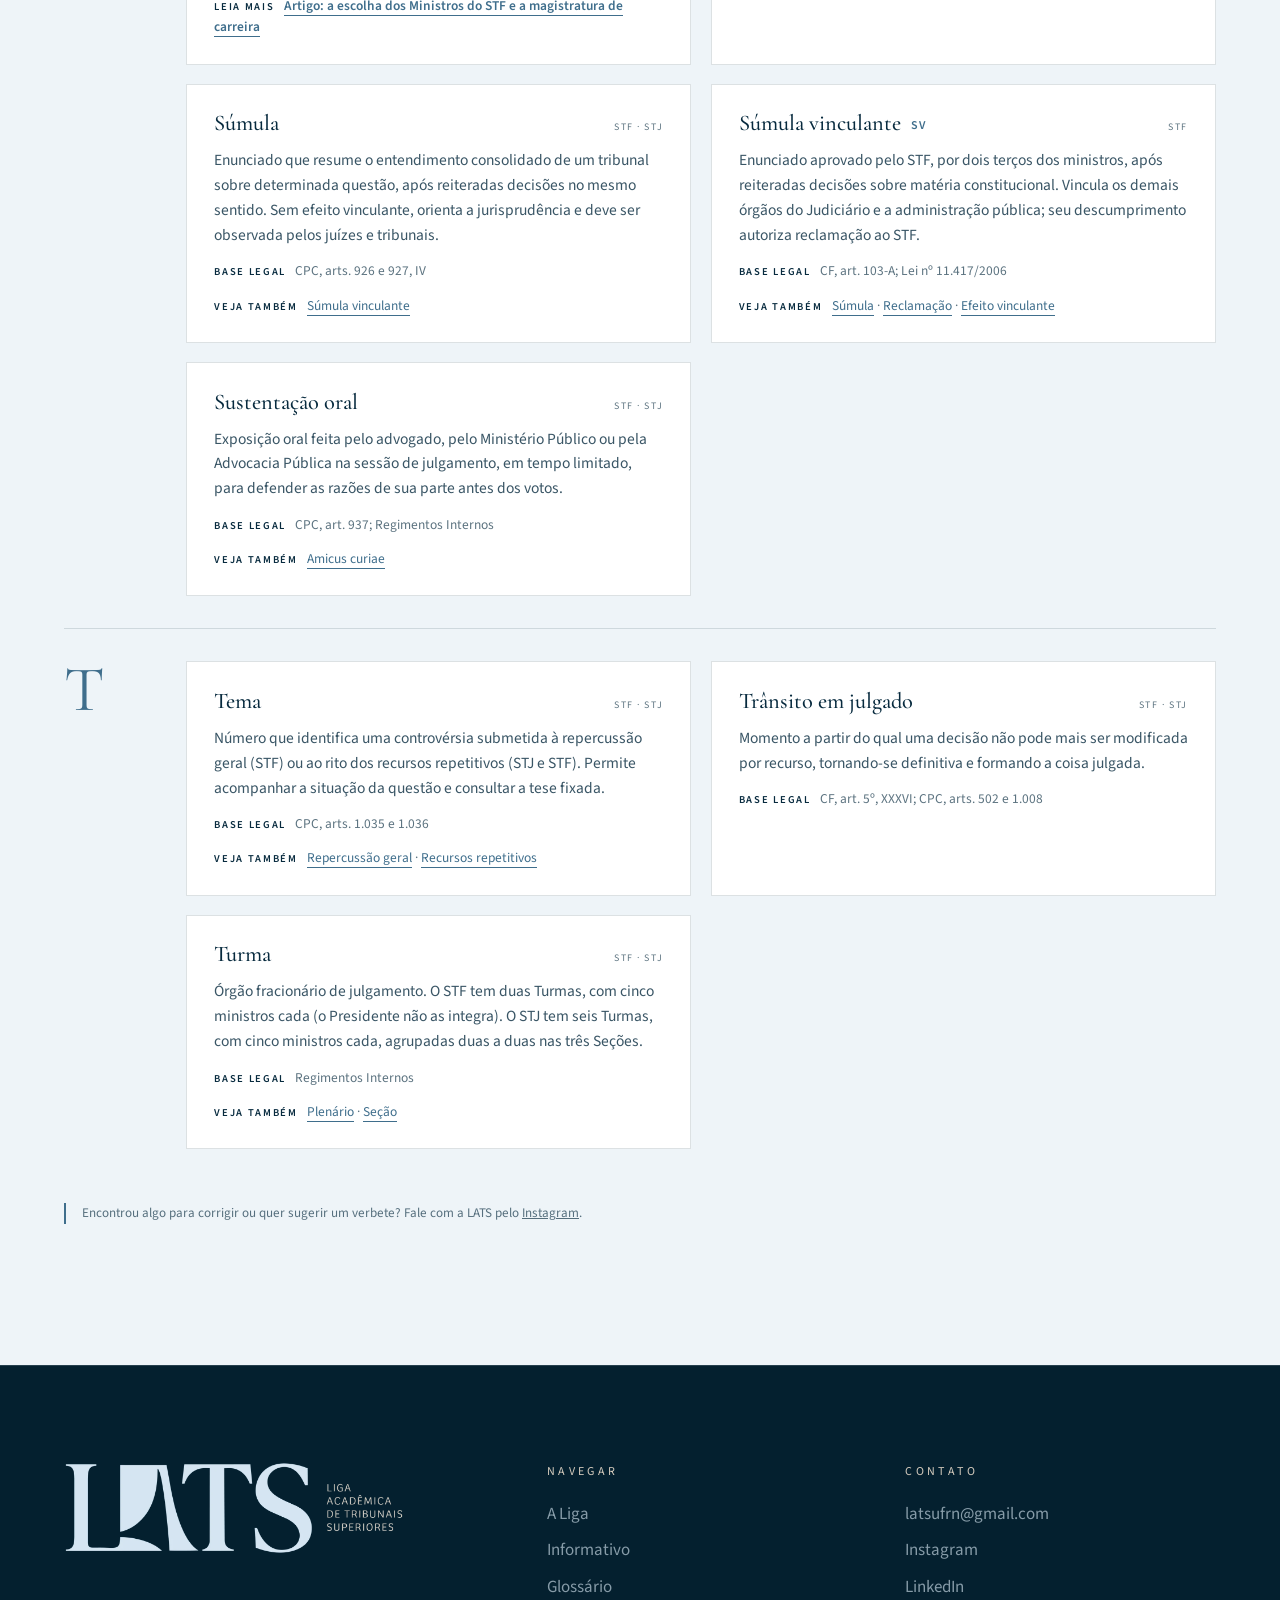
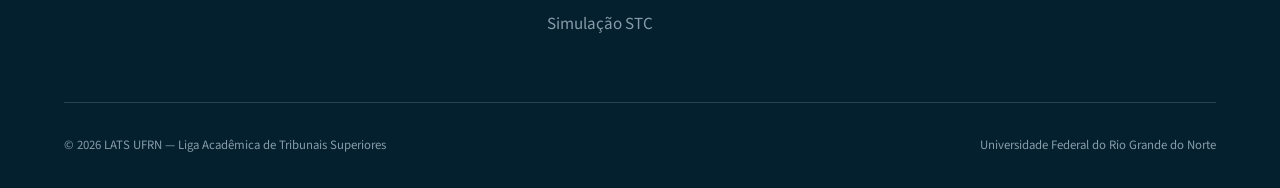
==== commit 31dc01cd: "Informativo: foto do caso principal, com crédito, no e-mail e no site Co-Authored-By: Claude Opus 5." ====
--- a/site/glossario.html
+++ b/site/glossario.html
@@ -25,7 +25,7 @@
 <link rel="apple-touch-icon" href="assets/img/icones/apple-touch-icon.png">
 <link rel="manifest" href="/site.webmanifest">
 <meta name="theme-color" content="#072A3E">
-<link rel="stylesheet" href="assets/css/style.css?v=20261124">
+<link rel="stylesheet" href="assets/css/style.css?v=20261126">
 </head>
 <body class="theme-liga">
 
@@ -82,9 +82,9 @@
   </div>
 </footer>
 
-<script src="assets/js/content.js?v=20261125"></script>
+<script src="assets/js/content.js?v=20261126"></script>
 <script src="data/glossario.js"></script>
-<script src="assets/js/main.js?v=20261124"></script>
+<script src="assets/js/main.js?v=20261126"></script>
 <script>
 (function () {
   const G = (window.LATS_GLOSSARIO || []).slice().sort((a, b) => a.termo.localeCompare(b.termo, "pt-BR"));
--- a/site/assets/css/style.css
+++ b/site/assets/css/style.css
@@ -860,3 +860,8 @@
 .stc-band-actions{display:flex;flex-wrap:wrap;gap:1rem;margin-top:2rem}
 .stc-band .stc-band-actions .btn{margin-top:0}
 .stc-band .stc-band-data{font-size:.95rem;margin:1.2rem 0 0}
+
+/* ---------- Informativo: foto do caso principal ---------- */
+.ed-foto{margin:0 0 1.1rem}
+.ed-foto img{display:block;width:100%;height:auto;border-radius:10px}
+.ed-foto figcaption{font-size:.78rem;opacity:.75;margin-top:.5rem}
